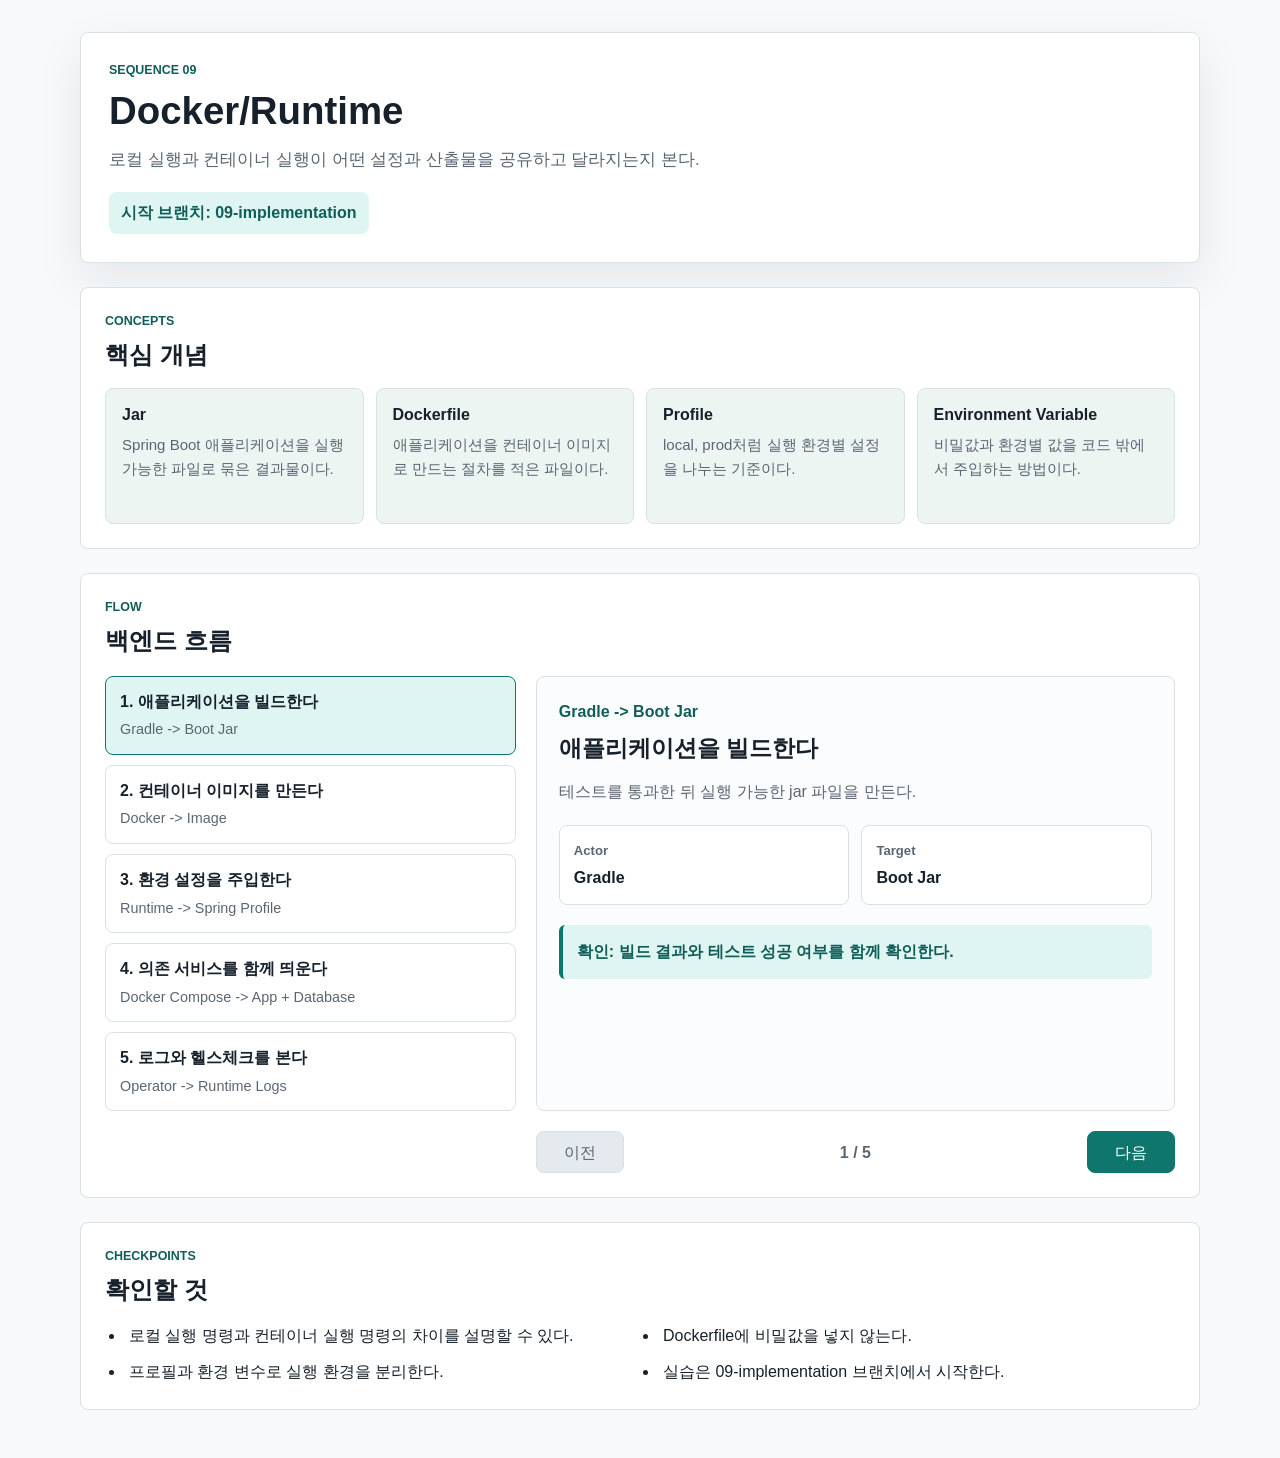
==== docs/visual-lab/index.html @ 0f7c6e73 "docs(visual-lab): add sequence lab guide" ====
<!DOCTYPE html>
<html lang="ko">
<head>
  <meta charset="UTF-8" />
  <meta name="viewport" content="width=device-width, initial-scale=1.0" />
  <title>A&I Backend Visual Lab</title>
  <link rel="stylesheet" href="./styles.css" />
</head>
<body>
  <main class="app-shell">
    <header class="lab-header">
      <p id="sequenceLabel" class="eyebrow"></p>
      <h1 id="labTitle"></h1>
      <p id="labGoal" class="goal"></p>
      <p id="branchLabel" class="branch-label"></p>
    </header>

    <section class="panel" aria-labelledby="conceptsTitle">
      <div class="section-heading">
        <p class="eyebrow">Concepts</p>
        <h2 id="conceptsTitle">핵심 개념</h2>
      </div>
      <div id="conceptList" class="concept-grid"></div>
    </section>

    <section class="panel flow-panel" aria-labelledby="flowTitle">
      <div class="section-heading">
        <p class="eyebrow">Flow</p>
        <h2 id="flowTitle">백엔드 흐름</h2>
      </div>

      <div id="flowSteps" class="flow-steps"></div>

      <article class="step-detail" aria-live="polite">
        <p id="stepMeta" class="step-meta"></p>
        <h3 id="stepTitle"></h3>
        <p id="stepDescription"></p>
        <dl class="step-io">
          <div>
            <dt>Actor</dt>
            <dd id="stepActor"></dd>
          </div>
          <div>
            <dt>Target</dt>
            <dd id="stepTarget"></dd>
          </div>
        </dl>
        <p id="stepCheckpoint" class="checkpoint"></p>
      </article>

      <div class="step-controls">
        <button id="prevStep" type="button">이전</button>
        <span id="stepProgress"></span>
        <button id="nextStep" type="button">다음</button>
      </div>
    </section>

    <section class="panel" aria-labelledby="checkpointsTitle">
      <div class="section-heading">
        <p class="eyebrow">Checkpoints</p>
        <h2 id="checkpointsTitle">확인할 것</h2>
      </div>
      <ul id="checkpointList" class="checkpoint-list"></ul>
    </section>
  </main>

  <script src="./visual-lab-data.js"></script>
  <script src="./visual-lab.js"></script>
</body>
</html>
---- docs/visual-lab/styles.css ----
:root {
  color-scheme: light;
  --bg: #f7f9fb;
  --surface: #ffffff;
  --surface-strong: #edf5f2;
  --text: #17212b;
  --muted: #5b6673;
  --line: #d8e1e8;
  --accent: #0f766e;
  --accent-dark: #115e59;
  --accent-soft: #dff5f1;
  --focus: #f59e0b;
  --shadow: 0 18px 48px rgba(23, 33, 43, 0.08);
}

* {
  box-sizing: border-box;
}

body {
  margin: 0;
  background: var(--bg);
  color: var(--text);
  font-family: Arial, "Apple SD Gothic Neo", "Noto Sans KR", sans-serif;
  line-height: 1.6;
}

button {
  font: inherit;
}

.app-shell {
  width: min(1120px, calc(100% - 32px));
  margin: 0 auto;
  padding: 32px 0 48px;
}

.lab-header {
  padding: 28px;
  border: 1px solid var(--line);
  border-radius: 8px;
  background: var(--surface);
  box-shadow: var(--shadow);
}

.eyebrow {
  margin: 0 0 8px;
  color: var(--accent-dark);
  font-size: 0.78rem;
  font-weight: 700;
  letter-spacing: 0;
  text-transform: uppercase;
}

h1,
h2,
h3,
p {
  overflow-wrap: anywhere;
}

h1 {
  margin: 0;
  font-size: clamp(2rem, 3vw, 3rem);
  line-height: 1.15;
}

h2,
h3 {
  margin: 0;
  line-height: 1.25;
}

.goal {
  max-width: 760px;
  margin: 14px 0 0;
  color: var(--muted);
  font-size: 1.05rem;
}

.branch-label {
  display: inline-flex;
  margin: 18px 0 0;
  padding: 8px 12px;
  border-radius: 8px;
  background: var(--accent-soft);
  color: var(--accent-dark);
  font-weight: 700;
}

.panel {
  margin-top: 24px;
  padding: 24px;
  border: 1px solid var(--line);
  border-radius: 8px;
  background: var(--surface);
}

.section-heading {
  margin-bottom: 18px;
}

.concept-grid {
  display: grid;
  grid-template-columns: repeat(4, minmax(0, 1fr));
  gap: 12px;
}

.concept-card {
  min-height: 136px;
  padding: 16px;
  border: 1px solid var(--line);
  border-radius: 8px;
  background: var(--surface-strong);
}

.concept-card h3 {
  margin-bottom: 8px;
  font-size: 1rem;
}

.concept-card p {
  margin: 0;
  color: var(--muted);
  font-size: 0.94rem;
}

.flow-panel {
  display: grid;
  grid-template-columns: minmax(220px, 0.9fr) minmax(0, 1.4fr);
  gap: 20px;
}

.flow-panel .section-heading {
  grid-column: 1 / -1;
  margin-bottom: 0;
}

.flow-steps {
  display: grid;
  gap: 10px;
  align-content: start;
}

.flow-step {
  width: 100%;
  min-height: 72px;
  padding: 12px 14px;
  border: 1px solid var(--line);
  border-radius: 8px;
  background: var(--surface);
  color: var(--text);
  text-align: left;
  cursor: pointer;
}

.flow-step:hover,
.flow-step.is-active {
  border-color: var(--accent);
  background: var(--accent-soft);
}

.flow-step:focus-visible,
.step-controls button:focus-visible {
  outline: 3px solid var(--focus);
  outline-offset: 2px;
}

.flow-step strong {
  display: block;
  margin-bottom: 2px;
}

.flow-step span {
  color: var(--muted);
  font-size: 0.9rem;
}

.step-detail {
  min-height: 360px;
  padding: 22px;
  border: 1px solid var(--line);
  border-radius: 8px;
  background: #fbfcfd;
}

.step-meta {
  margin: 0 0 10px;
  color: var(--accent-dark);
  font-weight: 700;
}

.step-detail h3 {
  font-size: 1.45rem;
}

.step-detail > p:not(.step-meta):not(.checkpoint) {
  color: var(--muted);
}

.step-io {
  display: grid;
  grid-template-columns: repeat(2, minmax(0, 1fr));
  gap: 12px;
  margin: 20px 0;
}

.step-io div {
  padding: 14px;
  border: 1px solid var(--line);
  border-radius: 8px;
  background: var(--surface);
}

.step-io dt {
  color: var(--muted);
  font-size: 0.82rem;
  font-weight: 700;
}

.step-io dd {
  margin: 4px 0 0;
  font-weight: 700;
}

.checkpoint {
  margin: 0;
  padding: 14px;
  border-left: 4px solid var(--accent);
  border-radius: 6px;
  background: var(--accent-soft);
  color: var(--accent-dark);
  font-weight: 700;
}

.step-controls {
  grid-column: 2;
  display: flex;
  align-items: center;
  justify-content: space-between;
  gap: 12px;
}

.step-controls button {
  min-width: 88px;
  min-height: 42px;
  border: 1px solid var(--accent);
  border-radius: 8px;
  background: var(--accent);
  color: #ffffff;
  cursor: pointer;
}

.step-controls button:disabled {
  border-color: var(--line);
  background: #e5eaee;
  color: var(--muted);
  cursor: not-allowed;
}

#stepProgress {
  color: var(--muted);
  font-weight: 700;
}

.checkpoint-list {
  display: grid;
  grid-template-columns: repeat(2, minmax(0, 1fr));
  gap: 10px 18px;
  margin: 0;
  padding-left: 20px;
}

.checkpoint-list li {
  padding-left: 4px;
}

@media (max-width: 860px) {
  .concept-grid,
  .checkpoint-list {
    grid-template-columns: 1fr;
  }

  .flow-panel {
    grid-template-columns: 1fr;
  }

  .step-controls {
    grid-column: 1;
  }
}

@media (max-width: 560px) {
  .app-shell {
    width: min(100% - 20px, 1120px);
    padding-top: 16px;
  }

  .lab-header,
  .panel,
  .step-detail {
    padding: 18px;
  }

  .step-io {
    grid-template-columns: 1fr;
  }

  .step-controls {
    flex-wrap: wrap;
  }

  .step-controls button {
    flex: 1;
  }
}
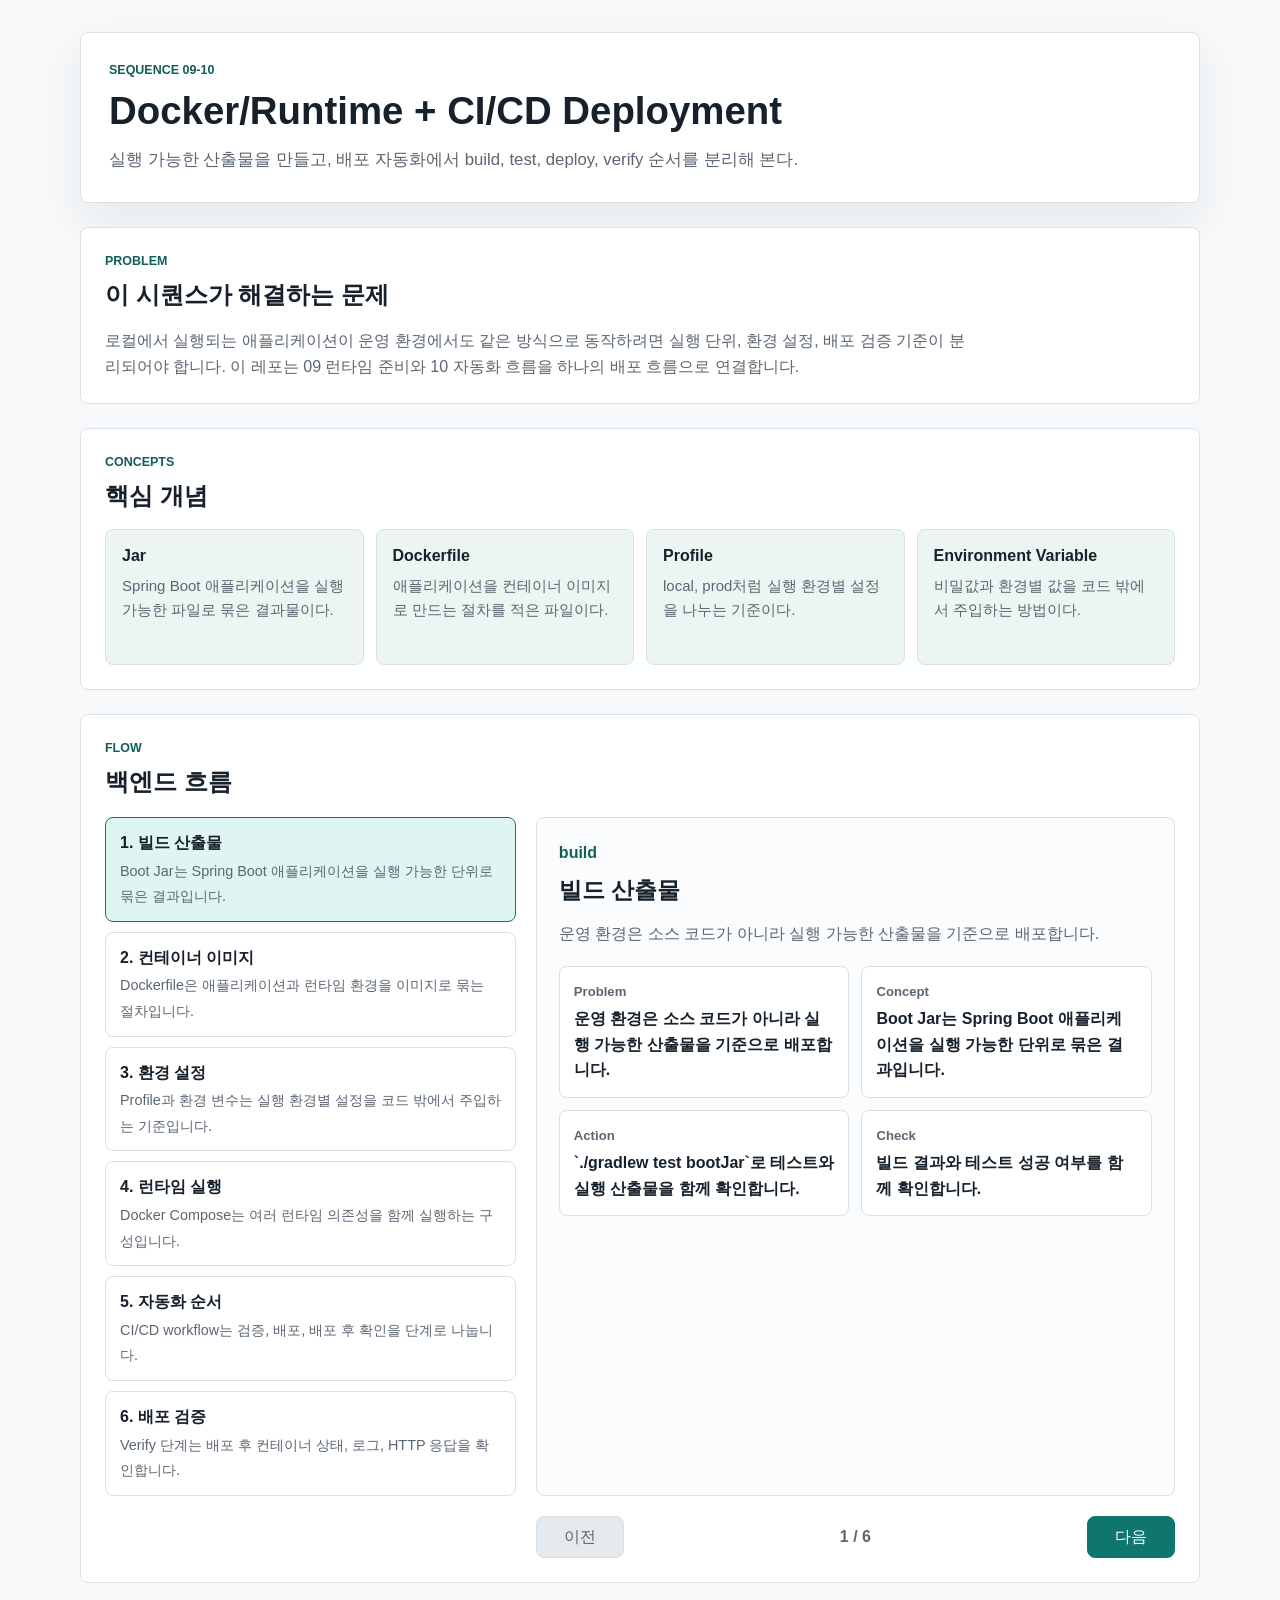
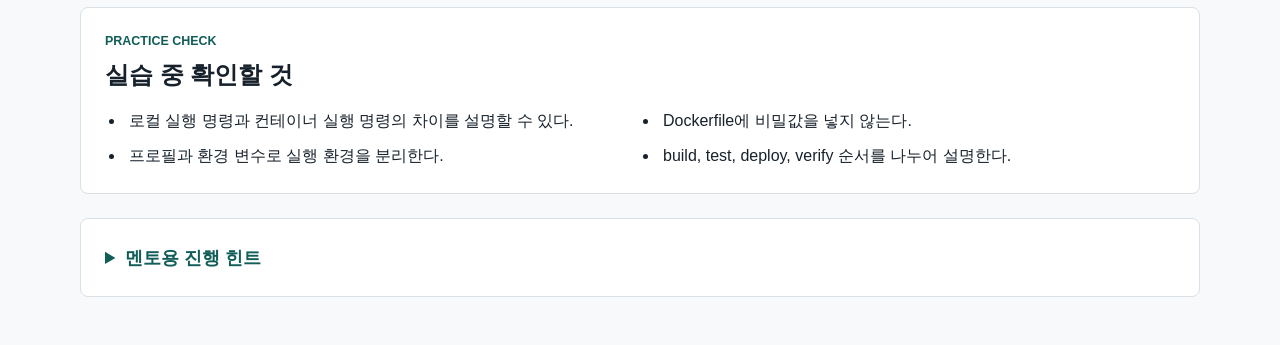
==== commit bece7e49: "docs(seq-09-10): refine deployment visual lab Align the deployment runtime main Visual Lab with the " ====
--- a/docs/visual-lab/index.html
+++ b/docs/visual-lab/index.html
@@ -12,8 +12,15 @@
       <p id="sequenceLabel" class="eyebrow"></p>
       <h1 id="labTitle"></h1>
       <p id="labGoal" class="goal"></p>
-      <p id="branchLabel" class="branch-label"></p>
     </header>
+
+    <section class="panel" aria-labelledby="problemTitle">
+      <div class="section-heading">
+        <p class="eyebrow">Problem</p>
+        <h2 id="problemTitle">이 시퀀스가 해결하는 문제</h2>
+      </div>
+      <p id="problemText" class="problem-text"></p>
+    </section>
 
     <section class="panel" aria-labelledby="conceptsTitle">
       <div class="section-heading">
@@ -37,15 +44,22 @@
         <p id="stepDescription"></p>
         <dl class="step-io">
           <div>
-            <dt>Actor</dt>
-            <dd id="stepActor"></dd>
+            <dt>Problem</dt>
+            <dd id="stepProblem"></dd>
           </div>
           <div>
-            <dt>Target</dt>
-            <dd id="stepTarget"></dd>
+            <dt>Concept</dt>
+            <dd id="stepConcept"></dd>
+          </div>
+          <div>
+            <dt>Action</dt>
+            <dd id="stepAction"></dd>
+          </div>
+          <div>
+            <dt>Check</dt>
+            <dd id="stepCheck"></dd>
           </div>
         </dl>
-        <p id="stepCheckpoint" class="checkpoint"></p>
       </article>
 
       <div class="step-controls">
@@ -55,12 +69,19 @@
       </div>
     </section>
 
-    <section class="panel" aria-labelledby="checkpointsTitle">
+    <section class="panel" aria-labelledby="practiceTitle">
       <div class="section-heading">
-        <p class="eyebrow">Checkpoints</p>
-        <h2 id="checkpointsTitle">확인할 것</h2>
+        <p class="eyebrow">Practice Check</p>
+        <h2 id="practiceTitle">실습 중 확인할 것</h2>
       </div>
-      <ul id="checkpointList" class="checkpoint-list"></ul>
+      <ul id="practiceList" class="checkpoint-list"></ul>
+    </section>
+
+    <section class="panel" aria-labelledby="mentorTitle">
+      <details class="mentor-details">
+        <summary id="mentorTitle">멘토용 진행 힌트</summary>
+        <ul id="mentorHintList" class="checkpoint-list"></ul>
+      </details>
     </section>
   </main>
 
--- a/docs/visual-lab/styles.css
+++ b/docs/visual-lab/styles.css
@@ -78,16 +78,6 @@
   font-size: 1.05rem;
 }
 
-.branch-label {
-  display: inline-flex;
-  margin: 18px 0 0;
-  padding: 8px 12px;
-  border-radius: 8px;
-  background: var(--accent-soft);
-  color: var(--accent-dark);
-  font-weight: 700;
-}
-
 .panel {
   margin-top: 24px;
   padding: 24px;
@@ -98,6 +88,12 @@
 
 .section-heading {
   margin-bottom: 18px;
+}
+
+.problem-text {
+  max-width: 860px;
+  margin: 0;
+  color: var(--muted);
 }
 
 .concept-grid {
@@ -220,16 +216,6 @@
 
 .step-io dd {
   margin: 4px 0 0;
-  font-weight: 700;
-}
-
-.checkpoint {
-  margin: 0;
-  padding: 14px;
-  border-left: 4px solid var(--accent);
-  border-radius: 6px;
-  background: var(--accent-soft);
-  color: var(--accent-dark);
   font-weight: 700;
 }
 
@@ -275,6 +261,21 @@
   padding-left: 4px;
 }
 
+.mentor-details summary {
+  cursor: pointer;
+  color: var(--accent-dark);
+  font-size: 1.15rem;
+  font-weight: 700;
+}
+
+.mentor-details .checkpoint-list {
+  margin-top: 16px;
+}
+
+.empty-state {
+  color: var(--muted);
+}
+
 @media (max-width: 860px) {
   .concept-grid,
   .checkpoint-list {
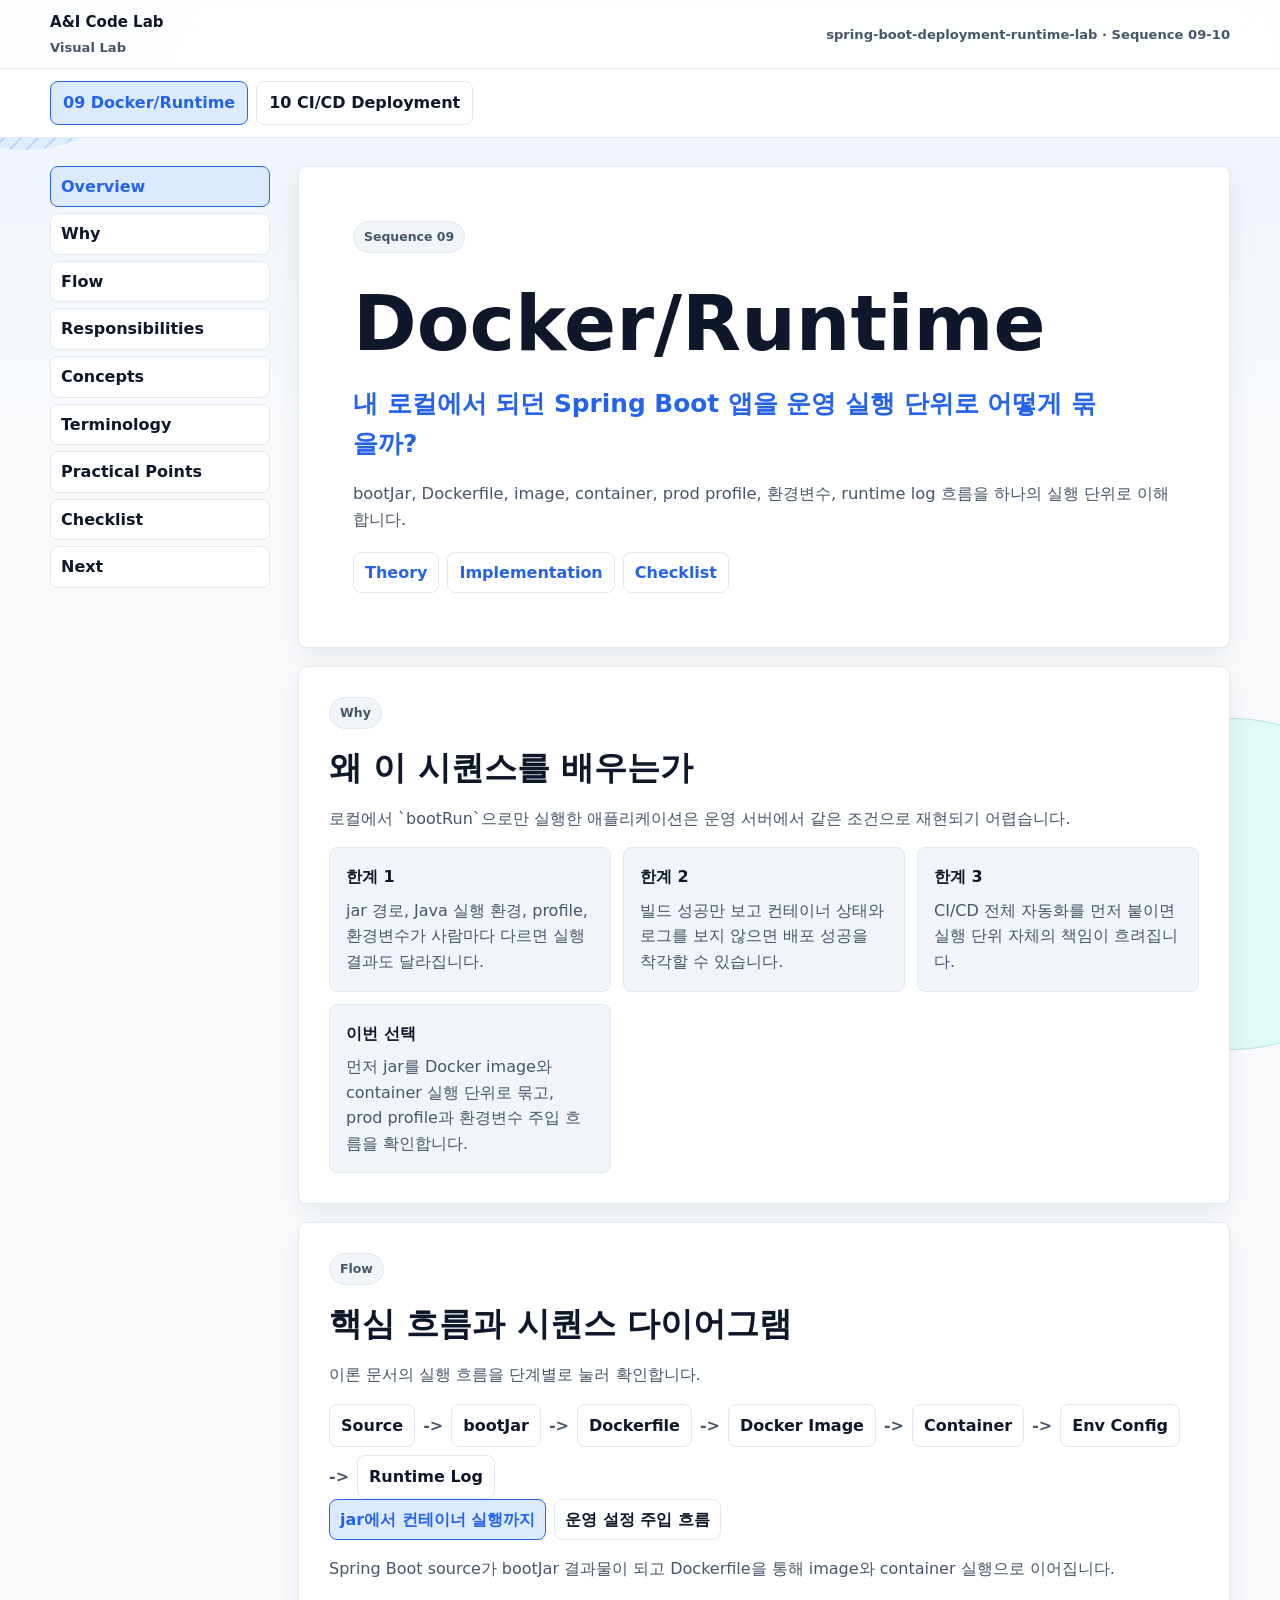
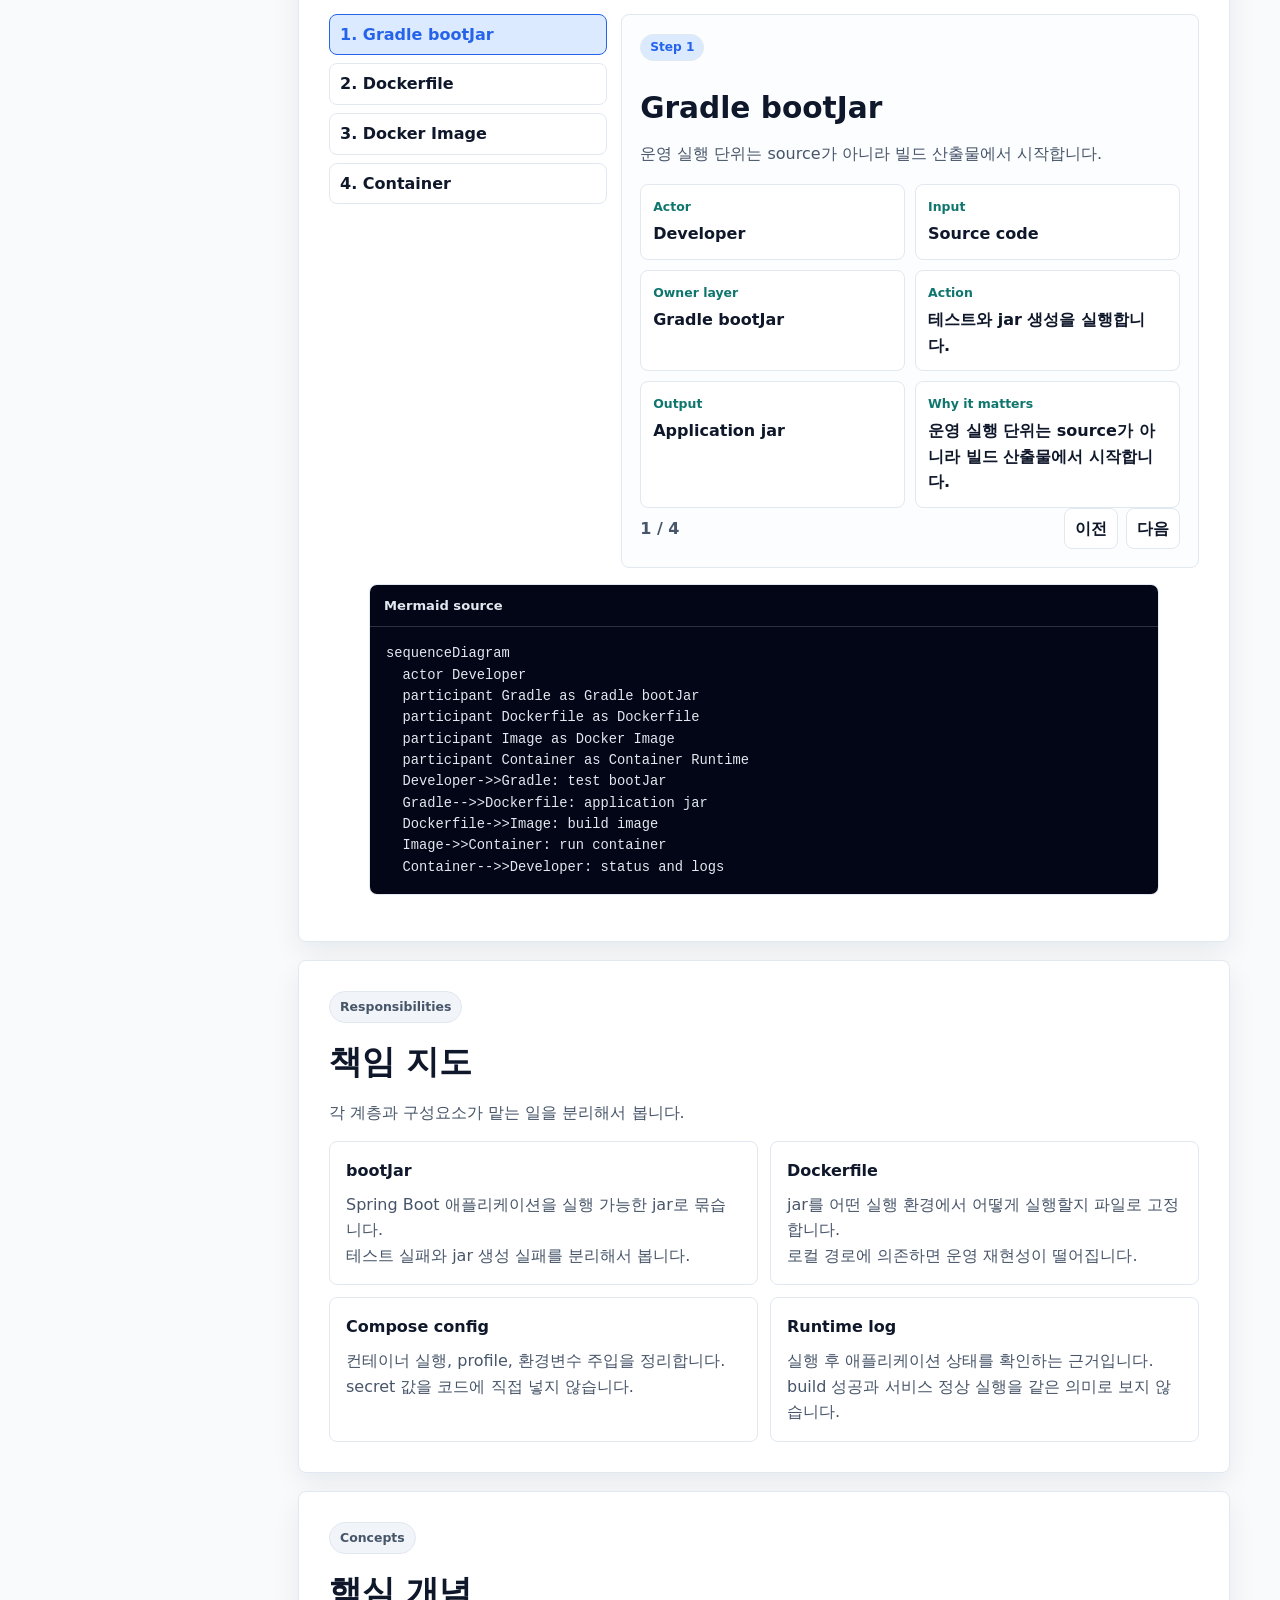
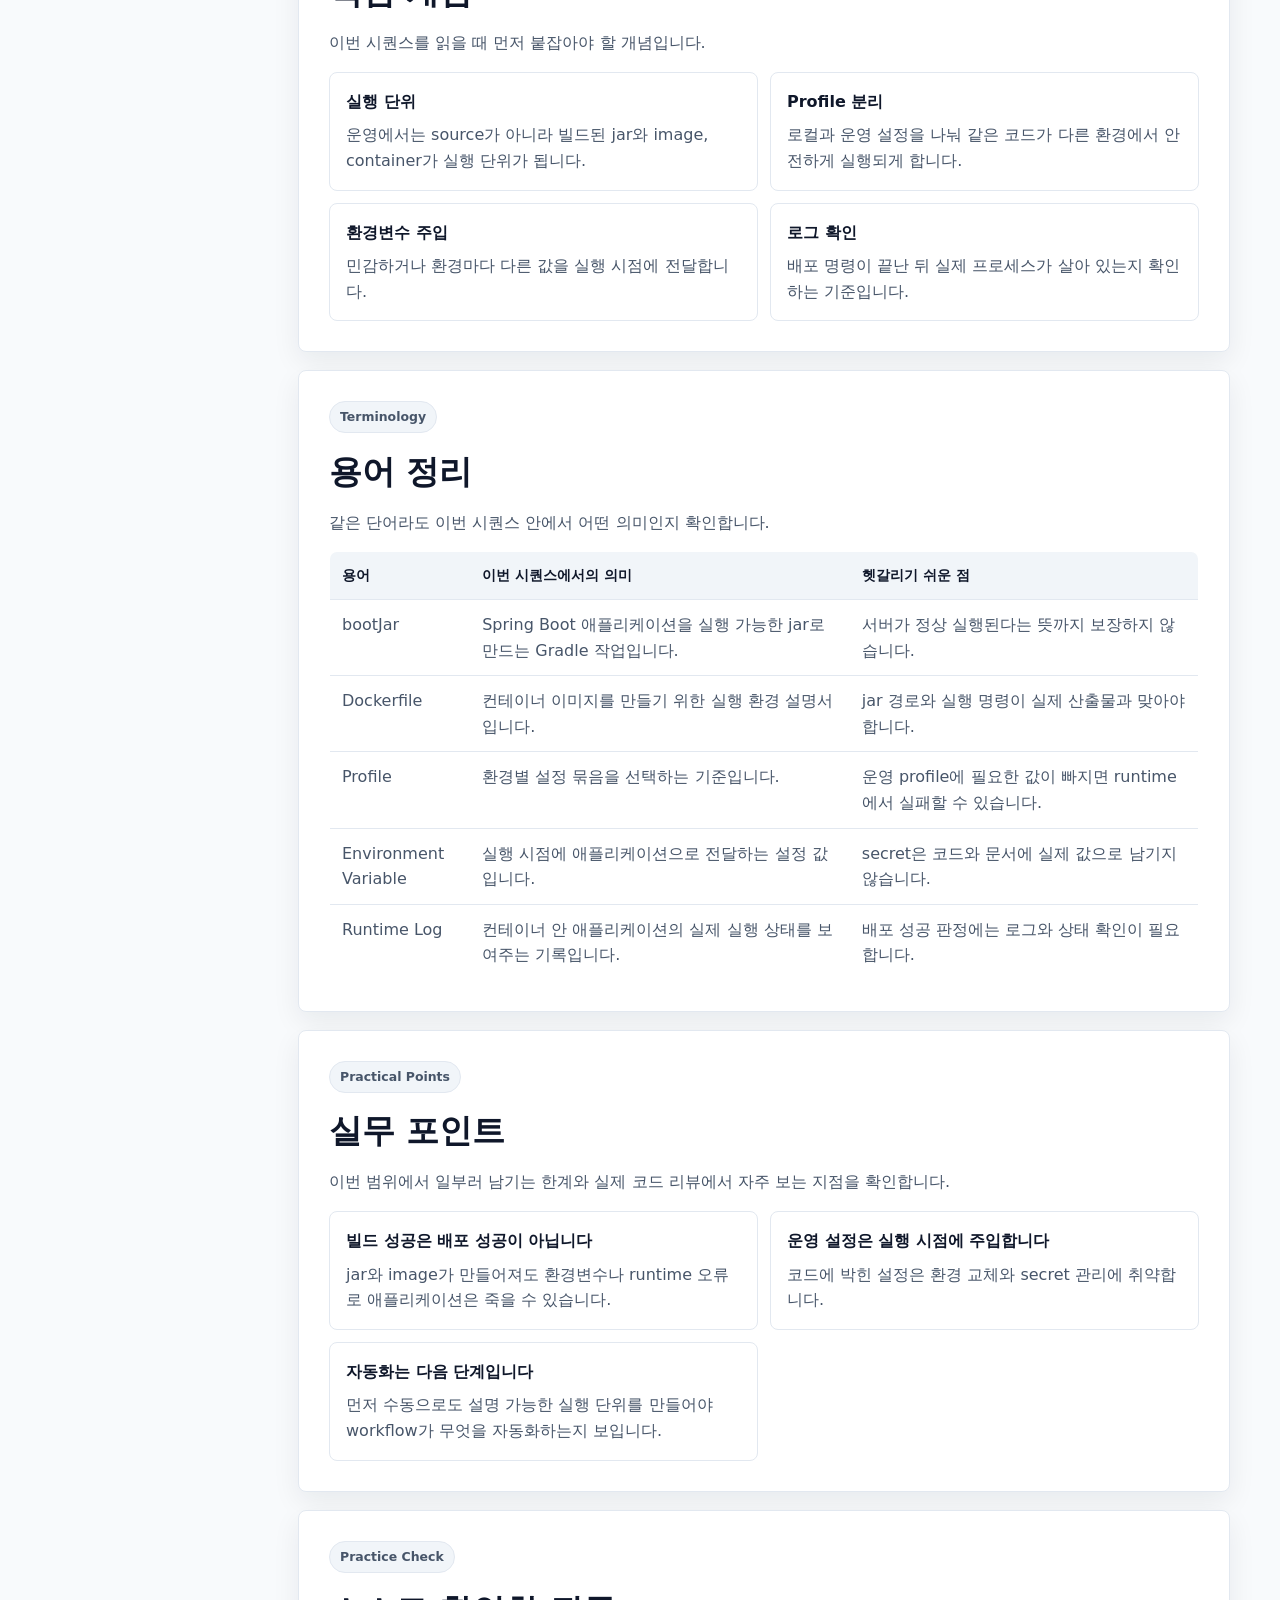
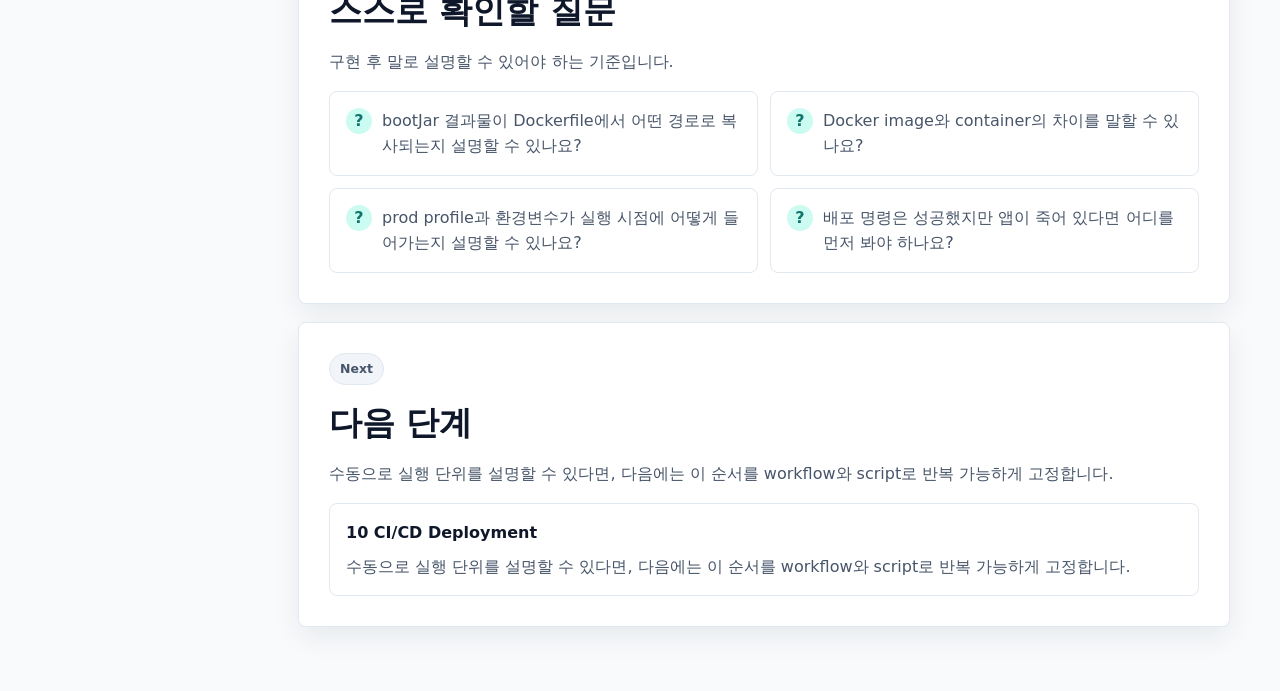
==== commit 1cf05d29: "docs(visual-lab): align deployment explorer" ====
--- a/docs/visual-lab/index.html
+++ b/docs/visual-lab/index.html
@@ -1,90 +1,15 @@
-<!DOCTYPE html>
+<!doctype html>
 <html lang="ko">
 <head>
-  <meta charset="UTF-8" />
-  <meta name="viewport" content="width=device-width, initial-scale=1.0" />
-  <title>A&I Backend Visual Lab</title>
+  <meta charset="utf-8" />
+  <meta name="viewport" content="width=device-width, initial-scale=1" />
+  <title>A&I Visual Lab</title>
   <link rel="stylesheet" href="./styles.css" />
 </head>
 <body>
-  <main class="app-shell">
-    <header class="lab-header">
-      <p id="sequenceLabel" class="eyebrow"></p>
-      <h1 id="labTitle"></h1>
-      <p id="labGoal" class="goal"></p>
-    </header>
-
-    <section class="panel" aria-labelledby="problemTitle">
-      <div class="section-heading">
-        <p class="eyebrow">Problem</p>
-        <h2 id="problemTitle">이 시퀀스가 해결하는 문제</h2>
-      </div>
-      <p id="problemText" class="problem-text"></p>
-    </section>
-
-    <section class="panel" aria-labelledby="conceptsTitle">
-      <div class="section-heading">
-        <p class="eyebrow">Concepts</p>
-        <h2 id="conceptsTitle">핵심 개념</h2>
-      </div>
-      <div id="conceptList" class="concept-grid"></div>
-    </section>
-
-    <section class="panel flow-panel" aria-labelledby="flowTitle">
-      <div class="section-heading">
-        <p class="eyebrow">Flow</p>
-        <h2 id="flowTitle">백엔드 흐름</h2>
-      </div>
-
-      <div id="flowSteps" class="flow-steps"></div>
-
-      <article class="step-detail" aria-live="polite">
-        <p id="stepMeta" class="step-meta"></p>
-        <h3 id="stepTitle"></h3>
-        <p id="stepDescription"></p>
-        <dl class="step-io">
-          <div>
-            <dt>Problem</dt>
-            <dd id="stepProblem"></dd>
-          </div>
-          <div>
-            <dt>Concept</dt>
-            <dd id="stepConcept"></dd>
-          </div>
-          <div>
-            <dt>Action</dt>
-            <dd id="stepAction"></dd>
-          </div>
-          <div>
-            <dt>Check</dt>
-            <dd id="stepCheck"></dd>
-          </div>
-        </dl>
-      </article>
-
-      <div class="step-controls">
-        <button id="prevStep" type="button">이전</button>
-        <span id="stepProgress"></span>
-        <button id="nextStep" type="button">다음</button>
-      </div>
-    </section>
-
-    <section class="panel" aria-labelledby="practiceTitle">
-      <div class="section-heading">
-        <p class="eyebrow">Practice Check</p>
-        <h2 id="practiceTitle">실습 중 확인할 것</h2>
-      </div>
-      <ul id="practiceList" class="checkpoint-list"></ul>
-    </section>
-
-    <section class="panel" aria-labelledby="mentorTitle">
-      <details class="mentor-details">
-        <summary id="mentorTitle">멘토용 진행 힌트</summary>
-        <ul id="mentorHintList" class="checkpoint-list"></ul>
-      </details>
-    </section>
-  </main>
-
+  <div id="app" class="app-shell">
+    <noscript>Visual Lab을 보려면 JavaScript를 활성화해주세요.</noscript>
+  </div>
   <script src="./visual-lab-data.js"></script>
   <script src="./visual-lab.js"></script>
 </body>
--- a/docs/visual-lab/styles.css
+++ b/docs/visual-lab/styles.css
@@ -1,317 +1,665 @@
 :root {
   color-scheme: light;
-  --bg: #f7f9fb;
-  --surface: #ffffff;
-  --surface-strong: #edf5f2;
-  --text: #17212b;
-  --muted: #5b6673;
-  --line: #d8e1e8;
-  --accent: #0f766e;
-  --accent-dark: #115e59;
-  --accent-soft: #dff5f1;
-  --focus: #f59e0b;
-  --shadow: 0 18px 48px rgba(23, 33, 43, 0.08);
+  --color-primary: #0f172a;
+  --color-primary-container: #1e293b;
+  --color-secondary: #2563eb;
+  --color-secondary-container: #dbeafe;
+  --color-neutral: #f8fafc;
+  --color-surface: #ffffff;
+  --color-surface-muted: #f1f5f9;
+  --color-border: #cbd5e1;
+  --color-border-subtle: #e2e8f0;
+  --color-text: #0f172a;
+  --color-muted: #475569;
+  --color-code-bg: #020617;
+  --color-code-text: #e2e8f0;
+  --color-teal: #0f766e;
+  --color-teal-soft: #ccfbf1;
+  --color-amber: #b45309;
+  --color-amber-soft: #fef3c7;
+  --focus-ring: #f59e0b;
+  --shadow-soft: 0 10px 28px rgba(15, 23, 42, 0.07);
+  --radius-card: 8px;
 }
 
 * {
   box-sizing: border-box;
 }
 
+html {
+  scroll-behavior: smooth;
+}
+
 body {
   margin: 0;
-  background: var(--bg);
-  color: var(--text);
-  font-family: Arial, "Apple SD Gothic Neo", "Noto Sans KR", sans-serif;
+  background:
+    linear-gradient(180deg, rgba(219, 234, 254, 0.42), rgba(248, 250, 252, 0) 420px),
+    var(--color-neutral);
+  color: var(--color-text);
+  font-family: Inter, Pretendard, "Noto Sans KR", system-ui, -apple-system, BlinkMacSystemFont, sans-serif;
   line-height: 1.6;
 }
 
+body::before,
+body::after {
+  content: "";
+  position: fixed;
+  border-radius: 999px;
+  pointer-events: none;
+  z-index: -1;
+}
+
+body::before {
+  top: -120px;
+  left: -110px;
+  width: 270px;
+  height: 270px;
+  background:
+    repeating-linear-gradient(135deg, transparent 0 10px, rgba(37, 99, 235, 0.18) 10px 12px),
+    #e0edff;
+}
+
+body::after {
+  right: -120px;
+  bottom: -150px;
+  width: 330px;
+  height: 330px;
+  border: 1px solid rgba(15, 118, 110, 0.18);
+  background: rgba(204, 251, 241, 0.58);
+}
+
+button,
+a {
+  font: inherit;
+  letter-spacing: 0;
+}
+
 button {
-  font: inherit;
-}
-
-.app-shell {
-  width: min(1120px, calc(100% - 32px));
-  margin: 0 auto;
-  padding: 32px 0 48px;
-}
-
-.lab-header {
-  padding: 28px;
-  border: 1px solid var(--line);
-  border-radius: 8px;
-  background: var(--surface);
-  box-shadow: var(--shadow);
-}
-
-.eyebrow {
-  margin: 0 0 8px;
-  color: var(--accent-dark);
-  font-size: 0.78rem;
-  font-weight: 700;
-  letter-spacing: 0;
-  text-transform: uppercase;
+  cursor: pointer;
+}
+
+button:focus-visible,
+a:focus-visible {
+  outline: 3px solid var(--focus-ring);
+  outline-offset: 3px;
 }
 
 h1,
 h2,
 h3,
-p {
+p,
+dl,
+dd,
+figure,
+pre {
+  margin-top: 0;
+}
+
+h1,
+h2,
+h3,
+p,
+li,
+td,
+th,
+button,
+a {
   overflow-wrap: anywhere;
 }
 
-h1 {
-  margin: 0;
-  font-size: clamp(2rem, 3vw, 3rem);
-  line-height: 1.15;
-}
-
-h2,
-h3 {
-  margin: 0;
-  line-height: 1.25;
-}
-
-.goal {
-  max-width: 760px;
-  margin: 14px 0 0;
-  color: var(--muted);
-  font-size: 1.05rem;
-}
-
-.panel {
-  margin-top: 24px;
-  padding: 24px;
-  border: 1px solid var(--line);
-  border-radius: 8px;
-  background: var(--surface);
-}
-
-.section-heading {
-  margin-bottom: 18px;
-}
-
-.problem-text {
+.app-shell {
+  min-height: 100vh;
+}
+
+.topbar {
+  position: sticky;
+  top: 0;
+  z-index: 20;
+  border-bottom: 1px solid var(--color-border-subtle);
+  background: rgba(255, 255, 255, 0.92);
+  backdrop-filter: blur(14px);
+}
+
+.topbar-inner {
+  display: flex;
+  align-items: center;
+  justify-content: space-between;
+  width: min(1180px, calc(100% - 32px));
+  min-height: 68px;
+  margin: 0 auto;
+  gap: 18px;
+}
+
+.brand-lockup {
+  display: grid;
+  gap: 2px;
+}
+
+.brand-title {
+  color: var(--color-primary);
+  font-size: 0.94rem;
+  font-weight: 900;
+}
+
+.brand-subtitle,
+.repo-label {
+  color: var(--color-muted);
+  font-size: 0.82rem;
+  font-weight: 700;
+}
+
+.repo-label {
+  text-align: right;
+}
+
+.sequence-bar {
+  border-bottom: 1px solid var(--color-border-subtle);
+  background: var(--color-surface);
+}
+
+.sequence-switcher {
+  display: flex;
+  width: min(1180px, calc(100% - 32px));
+  margin: 0 auto;
+  gap: 8px;
+  overflow-x: auto;
+  padding: 12px 0;
+}
+
+.sequence-tab,
+.section-link,
+.flow-tab,
+.step-button,
+.control-button {
+  min-height: 38px;
+  border: 1px solid var(--color-border-subtle);
+  border-radius: var(--radius-card);
+  background: var(--color-surface);
+  color: var(--color-primary);
+  font-weight: 800;
+}
+
+.sequence-tab {
+  flex: 0 0 auto;
+  padding: 8px 12px;
+}
+
+.sequence-tab.is-active,
+.section-link.is-active,
+.flow-tab.is-active,
+.step-button.is-active {
+  border-color: var(--color-secondary);
+  background: var(--color-secondary-container);
+  color: var(--color-secondary);
+}
+
+.layout {
+  display: grid;
+  grid-template-columns: 220px minmax(0, 1fr);
+  width: min(1180px, calc(100% - 32px));
+  margin: 0 auto;
+  gap: 28px;
+  padding: 28px 0 64px;
+}
+
+.section-nav {
+  position: sticky;
+  top: 96px;
+  align-self: start;
+  display: grid;
+  gap: 6px;
+}
+
+.section-link {
+  display: flex;
+  align-items: center;
+  min-height: 40px;
+  padding: 7px 10px;
+  text-decoration: none;
+}
+
+.content-stack {
+  display: grid;
+  gap: 18px;
+}
+
+.hero,
+.doc-section {
+  border: 1px solid var(--color-border-subtle);
+  border-radius: var(--radius-card);
+  background: var(--color-surface);
+  box-shadow: var(--shadow-soft);
+}
+
+.hero {
+  display: grid;
+  gap: 18px;
+  min-height: 320px;
+  padding: clamp(26px, 5vw, 54px);
+}
+
+.eyebrow {
+  display: inline-flex;
+  width: fit-content;
+  min-height: 30px;
+  align-items: center;
+  border: 1px solid var(--color-border-subtle);
+  border-radius: 999px;
+  background: var(--color-surface-muted);
+  color: var(--color-muted);
+  font-size: 0.78rem;
+  font-weight: 900;
+  letter-spacing: 0;
+  padding: 5px 10px;
+}
+
+.hero h1 {
   max-width: 860px;
   margin: 0;
-  color: var(--muted);
-}
-
-.concept-grid {
-  display: grid;
-  grid-template-columns: repeat(4, minmax(0, 1fr));
+  color: var(--color-primary);
+  font-size: clamp(2.35rem, 6vw, 5rem);
+  font-weight: 900;
+  line-height: 1.08;
+}
+
+.question {
+  max-width: 760px;
+  margin: 0;
+  color: var(--color-secondary);
+  font-size: clamp(1.1rem, 2.2vw, 1.55rem);
+  font-weight: 850;
+}
+
+.goal {
+  max-width: 820px;
+  margin: 0;
+  color: var(--color-muted);
+  font-size: 1.02rem;
+}
+
+.source-links,
+.next-actions {
+  display: flex;
+  flex-wrap: wrap;
+  gap: 8px;
+}
+
+.source-link,
+.next-link {
+  display: inline-flex;
+  min-height: 38px;
+  align-items: center;
+  border: 1px solid var(--color-border-subtle);
+  border-radius: var(--radius-card);
+  background: var(--color-surface);
+  color: var(--color-secondary);
+  font-weight: 850;
+  padding: 7px 11px;
+  text-decoration: none;
+}
+
+.doc-section {
+  padding: clamp(20px, 3vw, 30px);
+  scroll-margin-top: 120px;
+}
+
+.section-heading {
+  display: grid;
+  gap: 6px;
+  margin-bottom: 18px;
+}
+
+.section-heading h2 {
+  margin: 0;
+  color: var(--color-primary);
+  font-size: clamp(1.45rem, 3vw, 2.05rem);
+  line-height: 1.22;
+}
+
+.lede {
+  max-width: 850px;
+  color: var(--color-muted);
+}
+
+.card-grid {
+  display: grid;
+  grid-template-columns: repeat(3, minmax(0, 1fr));
   gap: 12px;
 }
 
-.concept-card {
-  min-height: 136px;
+.info-card,
+.responsibility-card,
+.concept-card,
+.practical-card,
+.check-card,
+.step-detail,
+.code-panel,
+.next-panel {
+  border: 1px solid var(--color-border-subtle);
+  border-radius: var(--radius-card);
+  background: var(--color-surface);
+}
+
+.info-card,
+.responsibility-card,
+.concept-card,
+.practical-card,
+.check-card,
+.next-panel {
   padding: 16px;
-  border: 1px solid var(--line);
-  border-radius: 8px;
-  background: var(--surface-strong);
-}
-
-.concept-card h3 {
-  margin-bottom: 8px;
+}
+
+.info-card {
+  background: var(--color-surface-muted);
+}
+
+.info-card h3,
+.responsibility-card h3,
+.concept-card h3,
+.practical-card h3,
+.next-panel h3 {
+  margin: 0 0 8px;
+  color: var(--color-primary);
   font-size: 1rem;
 }
 
-.concept-card p {
+.info-card p,
+.responsibility-card p,
+.concept-card p,
+.practical-card p,
+.next-panel p,
+.check-card p {
   margin: 0;
-  color: var(--muted);
-  font-size: 0.94rem;
-}
-
-.flow-panel {
-  display: grid;
-  grid-template-columns: minmax(220px, 0.9fr) minmax(0, 1.4fr);
-  gap: 20px;
-}
-
-.flow-panel .section-heading {
-  grid-column: 1 / -1;
-  margin-bottom: 0;
-}
-
-.flow-steps {
-  display: grid;
+  color: var(--color-muted);
+}
+
+.overview-line {
+  display: flex;
+  flex-wrap: wrap;
+  align-items: center;
+  gap: 8px;
+}
+
+.overview-node {
+  display: inline-flex;
+  min-height: 40px;
+  align-items: center;
+  border: 1px solid var(--color-border-subtle);
+  border-radius: var(--radius-card);
+  background: var(--color-surface);
+  color: var(--color-primary);
+  font-weight: 850;
+  padding: 8px 11px;
+}
+
+.overview-arrow {
+  color: var(--color-muted);
+  font-weight: 900;
+}
+
+.flow-tabs,
+.step-rail {
+  display: flex;
+  flex-wrap: wrap;
+  gap: 8px;
+}
+
+.flow-tab,
+.step-button,
+.control-button {
+  padding: 7px 10px;
+}
+
+.flow-shell {
+  display: grid;
+  gap: 16px;
+}
+
+.flow-summary {
+  color: var(--color-muted);
+}
+
+.diagram-layout {
+  display: grid;
+  grid-template-columns: minmax(200px, 0.65fr) minmax(0, 1.35fr);
+  gap: 14px;
+}
+
+.step-rail {
+  align-content: start;
+}
+
+.step-button {
+  width: 100%;
+  text-align: left;
+}
+
+.step-detail {
+  padding: 18px;
+  background: #fbfdff;
+}
+
+.step-meta {
+  display: inline-flex;
+  width: fit-content;
+  min-height: 26px;
+  align-items: center;
+  border: 1px solid var(--color-border-subtle);
+  border-radius: 999px;
+  background: var(--color-secondary-container);
+  color: var(--color-secondary);
+  font-size: 0.76rem;
+  font-weight: 900;
+  padding: 3px 9px;
+}
+
+.step-detail h3 {
+  margin: 12px 0 8px;
+  color: var(--color-primary);
+  font-size: clamp(1.3rem, 2.4vw, 1.85rem);
+}
+
+.step-fields {
+  display: grid;
+  grid-template-columns: repeat(2, minmax(0, 1fr));
   gap: 10px;
-  align-content: start;
-}
-
-.flow-step {
-  width: 100%;
-  min-height: 72px;
-  padding: 12px 14px;
-  border: 1px solid var(--line);
-  border-radius: 8px;
-  background: var(--surface);
-  color: var(--text);
-  text-align: left;
-  cursor: pointer;
-}
-
-.flow-step:hover,
-.flow-step.is-active {
-  border-color: var(--accent);
-  background: var(--accent-soft);
-}
-
-.flow-step:focus-visible,
-.step-controls button:focus-visible {
-  outline: 3px solid var(--focus);
-  outline-offset: 2px;
-}
-
-.flow-step strong {
-  display: block;
-  margin-bottom: 2px;
-}
-
-.flow-step span {
-  color: var(--muted);
-  font-size: 0.9rem;
-}
-
-.step-detail {
-  min-height: 360px;
-  padding: 22px;
-  border: 1px solid var(--line);
-  border-radius: 8px;
-  background: #fbfcfd;
-}
-
-.step-meta {
-  margin: 0 0 10px;
-  color: var(--accent-dark);
-  font-weight: 700;
-}
-
-.step-detail h3 {
-  font-size: 1.45rem;
-}
-
-.step-detail > p:not(.step-meta):not(.checkpoint) {
-  color: var(--muted);
-}
-
-.step-io {
+  margin: 18px 0 0;
+}
+
+.step-field {
+  border: 1px solid var(--color-border-subtle);
+  border-radius: var(--radius-card);
+  background: var(--color-surface);
+  padding: 12px;
+}
+
+.step-field dt {
+  color: var(--color-teal);
+  font-size: 0.78rem;
+  font-weight: 900;
+}
+
+.step-field dd {
+  margin: 4px 0 0;
+  color: var(--color-primary);
+  font-weight: 750;
+}
+
+.step-controls {
+  display: flex;
+  flex-wrap: wrap;
+  align-items: center;
+  justify-content: space-between;
+  gap: 10px;
+}
+
+.control-group {
+  display: flex;
+  flex-wrap: wrap;
+  gap: 8px;
+}
+
+.progress-text {
+  color: var(--color-muted);
+  font-weight: 850;
+}
+
+.code-panel {
+  overflow: hidden;
+}
+
+.code-panel figcaption {
+  border-bottom: 1px solid rgba(226, 232, 240, 0.18);
+  background: var(--color-code-bg);
+  color: var(--color-code-text);
+  font-size: 0.82rem;
+  font-weight: 900;
+  padding: 10px 14px;
+}
+
+.code-panel pre {
+  overflow-x: auto;
+  margin: 0;
+  background: var(--color-code-bg);
+  color: var(--color-code-text);
+  font-family: "JetBrains Mono", "SFMono-Regular", Consolas, monospace;
+  font-size: 0.86rem;
+  line-height: 1.55;
+  padding: 16px;
+}
+
+.responsibility-grid,
+.concept-grid,
+.practical-grid,
+.check-grid {
   display: grid;
   grid-template-columns: repeat(2, minmax(0, 1fr));
   gap: 12px;
-  margin: 20px 0;
-}
-
-.step-io div {
+}
+
+.glossary-table-wrap {
+  overflow-x: auto;
+}
+
+.glossary-table {
+  width: 100%;
+  min-width: 680px;
+  border-collapse: collapse;
+  border: 1px solid var(--color-border-subtle);
+  border-radius: var(--radius-card);
+  overflow: hidden;
+}
+
+.glossary-table th,
+.glossary-table td {
+  border-bottom: 1px solid var(--color-border-subtle);
+  padding: 12px;
+  text-align: left;
+  vertical-align: top;
+}
+
+.glossary-table th {
+  background: var(--color-surface-muted);
+  color: var(--color-primary);
+  font-size: 0.88rem;
+}
+
+.glossary-table td {
+  color: var(--color-muted);
+}
+
+.glossary-table tr:last-child td {
+  border-bottom: 0;
+}
+
+.check-card {
+  display: flex;
+  min-height: 76px;
+  gap: 10px;
+}
+
+.check-marker {
+  flex: 0 0 auto;
+  display: inline-grid;
+  width: 26px;
+  height: 26px;
+  place-items: center;
+  border-radius: 999px;
+  background: var(--color-teal-soft);
+  color: var(--color-teal);
+  font-weight: 900;
+}
+
+.empty-state {
+  border: 1px dashed var(--color-border);
+  border-radius: var(--radius-card);
+  background: var(--color-surface-muted);
+  color: var(--color-muted);
   padding: 14px;
-  border: 1px solid var(--line);
-  border-radius: 8px;
-  background: var(--surface);
-}
-
-.step-io dt {
-  color: var(--muted);
-  font-size: 0.82rem;
-  font-weight: 700;
-}
-
-.step-io dd {
-  margin: 4px 0 0;
-  font-weight: 700;
-}
-
-.step-controls {
-  grid-column: 2;
-  display: flex;
-  align-items: center;
-  justify-content: space-between;
-  gap: 12px;
-}
-
-.step-controls button {
-  min-width: 88px;
-  min-height: 42px;
-  border: 1px solid var(--accent);
-  border-radius: 8px;
-  background: var(--accent);
-  color: #ffffff;
-  cursor: pointer;
-}
-
-.step-controls button:disabled {
-  border-color: var(--line);
-  background: #e5eaee;
-  color: var(--muted);
-  cursor: not-allowed;
-}
-
-#stepProgress {
-  color: var(--muted);
-  font-weight: 700;
-}
-
-.checkpoint-list {
-  display: grid;
-  grid-template-columns: repeat(2, minmax(0, 1fr));
-  gap: 10px 18px;
-  margin: 0;
-  padding-left: 20px;
-}
-
-.checkpoint-list li {
-  padding-left: 4px;
-}
-
-.mentor-details summary {
-  cursor: pointer;
-  color: var(--accent-dark);
-  font-size: 1.15rem;
-  font-weight: 700;
-}
-
-.mentor-details .checkpoint-list {
-  margin-top: 16px;
-}
-
-.empty-state {
-  color: var(--muted);
-}
-
-@media (max-width: 860px) {
+}
+
+@media (max-width: 920px) {
+  .layout {
+    grid-template-columns: 1fr;
+  }
+
+  .section-nav {
+    position: sticky;
+    top: 68px;
+    z-index: 10;
+    display: flex;
+    overflow-x: auto;
+    border: 1px solid var(--color-border-subtle);
+    border-radius: var(--radius-card);
+    background: rgba(255, 255, 255, 0.94);
+    padding: 8px;
+  }
+
+  .section-link {
+    flex: 0 0 auto;
+  }
+
+  .diagram-layout,
+  .card-grid,
+  .responsibility-grid,
   .concept-grid,
-  .checkpoint-list {
+  .practical-grid,
+  .check-grid {
     grid-template-columns: 1fr;
   }
 
-  .flow-panel {
+  .step-button {
+    width: auto;
+  }
+}
+
+@media (max-width: 640px) {
+  .topbar-inner,
+  .sequence-switcher,
+  .layout {
+    width: min(100% - 20px, 1180px);
+  }
+
+  .topbar-inner {
+    align-items: flex-start;
+    flex-direction: column;
+    padding: 12px 0;
+  }
+
+  .repo-label {
+    text-align: left;
+  }
+
+  .hero,
+  .doc-section {
+    padding: 18px;
+  }
+
+  .hero h1 {
+    font-size: clamp(2rem, 14vw, 3.3rem);
+  }
+
+  .step-fields {
     grid-template-columns: 1fr;
   }
-
-  .step-controls {
-    grid-column: 1;
-  }
-}
-
-@media (max-width: 560px) {
-  .app-shell {
-    width: min(100% - 20px, 1120px);
-    padding-top: 16px;
-  }
-
-  .lab-header,
-  .panel,
-  .step-detail {
-    padding: 18px;
-  }
-
-  .step-io {
-    grid-template-columns: 1fr;
-  }
-
-  .step-controls {
-    flex-wrap: wrap;
-  }
-
-  .step-controls button {
-    flex: 1;
-  }
-}
+}
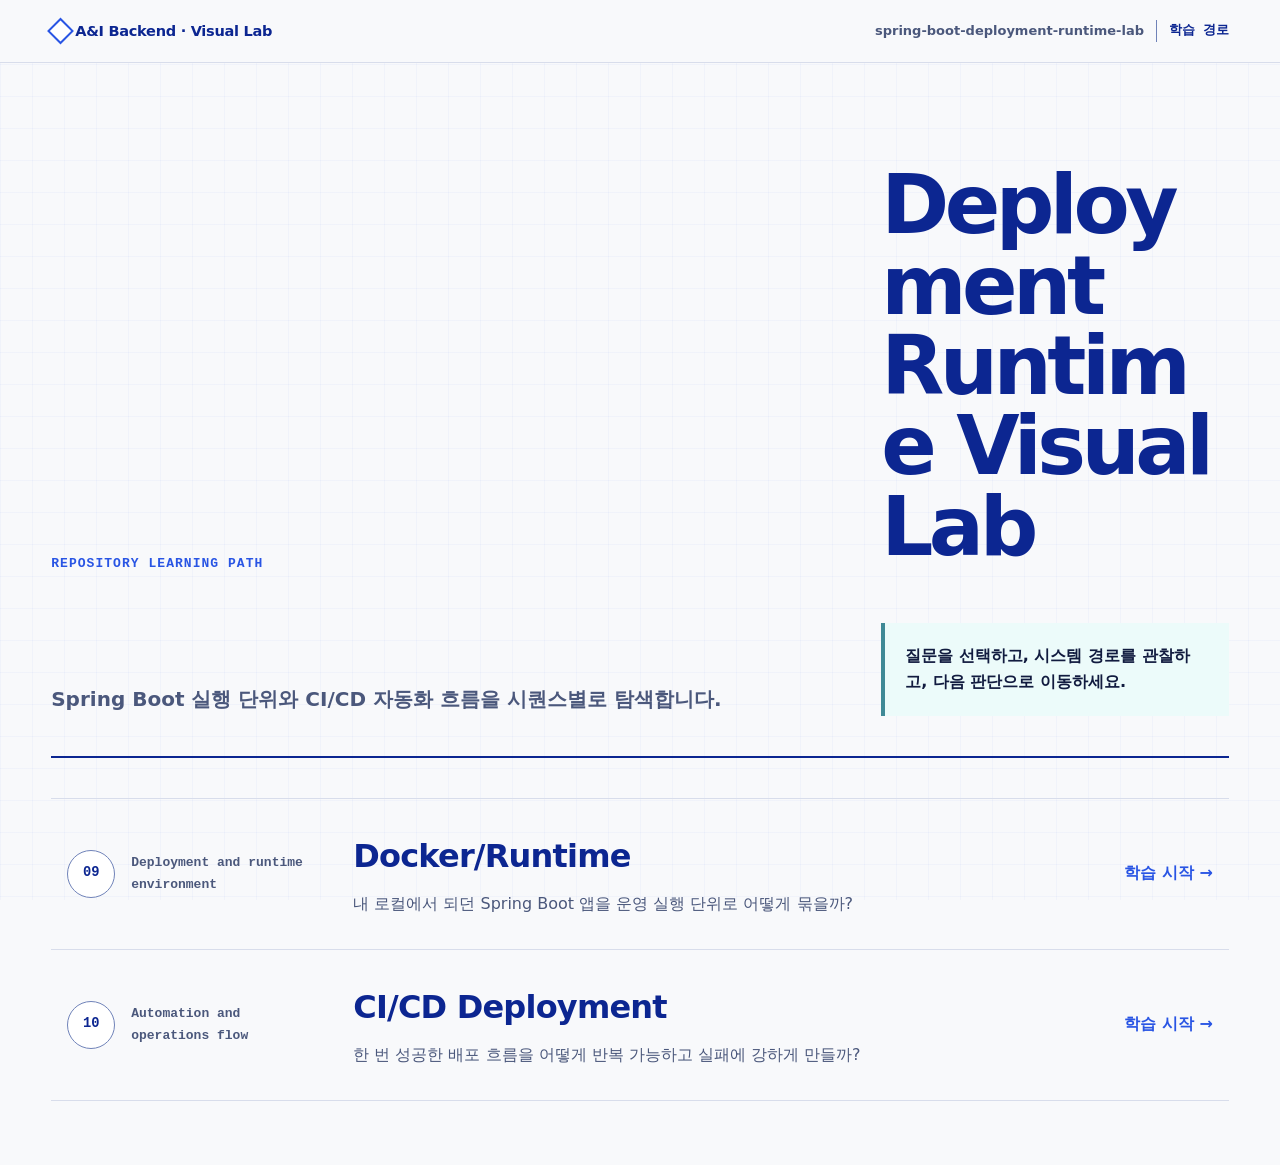
==== commit 2608abbf: "feat(visual-lab): 학생 중심 진단 흐름 개선 학생이 입력 조건을 예측한 뒤 주제 SVG와 실제 시스템 전이를 한 단계씩 관찰하도록 Visual Lab을 개선합니다." ====
--- a/docs/visual-lab/index.html
+++ b/docs/visual-lab/index.html
@@ -3,6 +3,7 @@
 <head>
   <meta charset="utf-8" />
   <meta name="viewport" content="width=device-width, initial-scale=1" />
+  <link rel="icon" href="./assets/visual-lab-mark.svg" type="image/svg+xml" />
   <title>A&I Visual Lab</title>
   <link rel="stylesheet" href="./styles.css" />
 </head>
--- a/docs/visual-lab/styles.css
+++ b/docs/visual-lab/styles.css
@@ -1,25 +1,79 @@
 :root {
   color-scheme: light;
-  --color-primary: #0f172a;
-  --color-primary-container: #1e293b;
-  --color-secondary: #2563eb;
-  --color-secondary-container: #dbeafe;
-  --color-neutral: #f8fafc;
-  --color-surface: #ffffff;
-  --color-surface-muted: #f1f5f9;
-  --color-border: #cbd5e1;
-  --color-border-subtle: #e2e8f0;
-  --color-text: #0f172a;
-  --color-muted: #475569;
-  --color-code-bg: #020617;
-  --color-code-text: #e2e8f0;
-  --color-teal: #0f766e;
-  --color-teal-soft: #ccfbf1;
-  --color-amber: #b45309;
-  --color-amber-soft: #fef3c7;
-  --focus-ring: #f59e0b;
-  --shadow-soft: 0 10px 28px rgba(15, 23, 42, 0.07);
-  --radius-card: 8px;
+  --color-bg-base: #f8f9fb;
+  --color-card-white: #ffffff;
+  --color-title-navy: #0c2691;
+  --color-accent-blue: #2955e4;
+  --color-accent-teal: #3f8996;
+  --color-body-navy: #111b3f;
+  --color-subtext: #4b587c;
+  --color-line-blue-light: #c9d6f3;
+  --color-panel-blue-tint: #eaf0fb;
+  --color-panel-mint-tint: #d4e8e9;
+  --color-decor-blue: #e8eef9;
+  --color-decor-stripe: #cad8f7;
+  --color-dot-grid: #c7d5f1;
+  --color-outline-soft: #d8ddeb;
+  --color-summary-bg: #f1f7ff;
+  --color-summary-border: #8fb1ff;
+  --color-summary-title: #2f62f4;
+  --color-correct: #176f72;
+  --color-correct-bg: #ecfbfa;
+  --color-incorrect: #2f62f4;
+  --color-incorrect-bg: #eef4ff;
+
+  --surface-canvas: var(--color-bg-base);
+  --surface-primary: var(--color-card-white);
+  --surface-secondary: var(--color-summary-bg);
+  --surface-evidence: var(--color-correct-bg);
+  --surface-warning: var(--color-panel-blue-tint);
+  --surface-danger: var(--color-incorrect-bg);
+  --surface-diagram: var(--color-bg-base);
+  --surface-node: var(--color-card-white);
+  --ink-primary: var(--color-body-navy);
+  --ink-secondary: var(--color-subtext);
+  --ink-quiet: var(--color-subtext);
+  --signal-active: var(--color-accent-blue);
+  --signal-muted: var(--color-summary-border);
+  --evidence: var(--color-accent-teal);
+  --evidence-ink: var(--color-title-navy);
+  --hypothesis: var(--color-subtext);
+  --decision: var(--color-title-navy);
+  --danger: var(--color-incorrect);
+  --warning: var(--color-subtext);
+  --recovered: var(--color-correct);
+  --blocked: var(--color-subtext);
+  --edge-request: var(--color-accent-blue);
+  --edge-response: var(--color-accent-teal);
+  --edge-persist: var(--color-title-navy);
+  --edge-failure: var(--color-incorrect);
+  --border-strong: #6f82b8;
+  --border-soft: var(--color-outline-soft);
+  --focus-ring: var(--color-accent-blue);
+
+  --font-display: Pretendard, SUIT, "Noto Sans KR", system-ui, -apple-system, BlinkMacSystemFont, sans-serif;
+  --font-body: Pretendard, SUIT, "Noto Sans KR", system-ui, -apple-system, BlinkMacSystemFont, sans-serif;
+  --font-utility: ui-monospace, SFMono-Regular, Menlo, Monaco, Consolas, "Liberation Mono", monospace;
+
+  --space-1: 4px;
+  --space-2: 8px;
+  --space-3: 12px;
+  --space-4: 16px;
+  --space-5: 20px;
+  --space-6: 24px;
+  --space-8: 32px;
+  --space-10: 40px;
+  --space-12: 48px;
+  --space-16: 64px;
+
+  --radius-small: 8px;
+  --radius-medium: 14px;
+  --radius-large: 20px;
+  --shadow-panel: 0 18px 50px rgba(17, 27, 63, 0.08);
+  --content-max: 1320px;
+  --page-gutter: clamp(18px, 4vw, 56px);
+  --motion-duration: 240ms;
+  --motion-easing: cubic-bezier(0.2, 0.8, 0.2, 1);
 }
 
 * {
@@ -28,58 +82,59 @@
 
 html {
   scroll-behavior: smooth;
+  scroll-padding-top: 96px;
 }
 
 body {
+  min-width: 0;
   margin: 0;
-  background:
-    linear-gradient(180deg, rgba(219, 234, 254, 0.42), rgba(248, 250, 252, 0) 420px),
-    var(--color-neutral);
-  color: var(--color-text);
-  font-family: Inter, Pretendard, "Noto Sans KR", system-ui, -apple-system, BlinkMacSystemFont, sans-serif;
-  line-height: 1.6;
-}
-
-body::before,
-body::after {
+  background: var(--surface-canvas);
+  color: var(--ink-primary);
+  font-family: var(--font-body);
+  font-size: 16px;
+  line-height: 1.65;
+  text-rendering: optimizeLegibility;
+}
+
+body::before {
+  position: fixed;
+  inset: 0;
+  z-index: -1;
+  background-image:
+    linear-gradient(rgba(41, 85, 228, 0.035) 1px, transparent 1px),
+    linear-gradient(90deg, rgba(41, 85, 228, 0.035) 1px, transparent 1px);
+  background-size: 32px 32px;
   content: "";
-  position: fixed;
-  border-radius: 999px;
   pointer-events: none;
-  z-index: -1;
-}
-
-body::before {
-  top: -120px;
-  left: -110px;
-  width: 270px;
-  height: 270px;
-  background:
-    repeating-linear-gradient(135deg, transparent 0 10px, rgba(37, 99, 235, 0.18) 10px 12px),
-    #e0edff;
-}
-
-body::after {
-  right: -120px;
-  bottom: -150px;
-  width: 330px;
-  height: 330px;
-  border: 1px solid rgba(15, 118, 110, 0.18);
-  background: rgba(204, 251, 241, 0.58);
 }
 
 button,
+a,
+input,
+textarea,
+summary {
+  font: inherit;
+}
+
+button,
+summary,
+label {
+  -webkit-tap-highlight-color: transparent;
+}
+
+button {
+  color: inherit;
+}
+
 a {
-  font: inherit;
-  letter-spacing: 0;
-}
-
-button {
-  cursor: pointer;
+  color: inherit;
 }
 
 button:focus-visible,
-a:focus-visible {
+a:focus-visible,
+input:focus-visible,
+textarea:focus-visible,
+summary:focus-visible {
   outline: 3px solid var(--focus-ring);
   outline-offset: 3px;
 }
@@ -91,7 +146,8 @@
 dl,
 dd,
 figure,
-pre {
+pre,
+fieldset {
   margin-top: 0;
 }
 
@@ -100,566 +156,2675 @@
 h3,
 p,
 li,
-td,
-th,
+dd,
+dt,
 button,
-a {
+a,
+code {
   overflow-wrap: anywhere;
+}
+
+button,
+a,
+article,
+section,
+div,
+span,
+dd,
+dt {
+  min-width: 0;
 }
 
 .app-shell {
   min-height: 100vh;
 }
 
-.topbar {
+.skip-link {
+  position: fixed;
+  top: 12px;
+  left: 12px;
+  z-index: 100;
+  padding: 10px 14px;
+  transform: translateY(-160%);
+  border: 2px solid var(--signal-active);
+  border-radius: var(--radius-small);
+  background: var(--surface-primary);
+  color: var(--decision);
+  font-weight: 800;
+  text-decoration: none;
+}
+
+.skip-link:focus {
+  transform: translateY(0);
+}
+
+.sr-only {
+  position: absolute;
+  width: 1px;
+  height: 1px;
+  padding: 0;
+  overflow: hidden;
+  clip: rect(0, 0, 0, 0);
+  white-space: nowrap;
+  border: 0;
+}
+
+.context-bar {
   position: sticky;
   top: 0;
-  z-index: 20;
-  border-bottom: 1px solid var(--color-border-subtle);
-  background: rgba(255, 255, 255, 0.92);
-  backdrop-filter: blur(14px);
-}
-
-.topbar-inner {
+  z-index: 30;
+  border-bottom: 1px solid var(--border-soft);
+  background: rgba(248, 249, 251, 0.96);
+  backdrop-filter: blur(12px);
+}
+
+.context-bar__inner {
   display: flex;
   align-items: center;
   justify-content: space-between;
-  width: min(1180px, calc(100% - 32px));
-  min-height: 68px;
-  margin: 0 auto;
-  gap: 18px;
-}
-
-.brand-lockup {
-  display: grid;
-  gap: 2px;
-}
-
-.brand-title {
-  color: var(--color-primary);
-  font-size: 0.94rem;
+  width: min(calc(100% - var(--page-gutter) * 2), var(--content-max));
+  min-height: 62px;
+  margin-inline: auto;
+  gap: var(--space-5);
+}
+
+.brand-mark {
+  position: relative;
+  display: inline-flex;
+  align-items: center;
+  min-height: 44px;
+  padding-left: 24px;
+  color: var(--decision);
+  font-size: 0.91rem;
   font-weight: 900;
-}
-
-.brand-subtitle,
-.repo-label {
-  color: var(--color-muted);
-  font-size: 0.82rem;
-  font-weight: 700;
-}
-
-.repo-label {
-  text-align: right;
-}
-
-.sequence-bar {
-  border-bottom: 1px solid var(--color-border-subtle);
-  background: var(--color-surface);
-}
-
-.sequence-switcher {
-  display: flex;
-  width: min(1180px, calc(100% - 32px));
-  margin: 0 auto;
-  gap: 8px;
-  overflow-x: auto;
-  padding: 12px 0;
-}
-
-.sequence-tab,
-.section-link,
-.flow-tab,
-.step-button,
-.control-button {
-  min-height: 38px;
-  border: 1px solid var(--color-border-subtle);
-  border-radius: var(--radius-card);
-  background: var(--color-surface);
-  color: var(--color-primary);
-  font-weight: 800;
-}
-
-.sequence-tab {
-  flex: 0 0 auto;
-  padding: 8px 12px;
-}
-
-.sequence-tab.is-active,
-.section-link.is-active,
-.flow-tab.is-active,
-.step-button.is-active {
-  border-color: var(--color-secondary);
-  background: var(--color-secondary-container);
-  color: var(--color-secondary);
-}
-
-.layout {
-  display: grid;
-  grid-template-columns: 220px minmax(0, 1fr);
-  width: min(1180px, calc(100% - 32px));
-  margin: 0 auto;
-  gap: 28px;
-  padding: 28px 0 64px;
-}
-
-.section-nav {
-  position: sticky;
-  top: 96px;
-  align-self: start;
-  display: grid;
-  gap: 6px;
-}
-
-.section-link {
+  letter-spacing: -0.02em;
+  text-decoration: none;
+}
+
+.brand-mark::before {
+  position: absolute;
+  top: 50%;
+  left: 0;
+  width: 15px;
+  height: 15px;
+  transform: translateY(-50%) rotate(45deg);
+  border: 2px solid var(--signal-active);
+  background: var(--surface-primary);
+  content: "";
+}
+
+.context-meta {
   display: flex;
   align-items: center;
-  min-height: 40px;
-  padding: 7px 10px;
+  gap: var(--space-3);
+  color: var(--ink-secondary);
+  font-size: 0.8125rem;
+  font-weight: 700;
+}
+
+.context-meta__mode {
+  border-left: 1px solid var(--border-strong);
+  padding-left: var(--space-3);
+  color: var(--decision);
+  font-family: var(--font-utility);
+}
+
+.hub-shell,
+.sequence-shell {
+  width: min(calc(100% - var(--page-gutter) * 2), var(--content-max));
+  margin-inline: auto;
+}
+
+.hub-shell {
+  padding-block: clamp(48px, 8vw, 104px) var(--space-16);
+}
+
+.hub-intro {
+  display: grid;
+  grid-template-columns: minmax(0, 1.25fr) minmax(240px, 0.55fr);
+  align-items: end;
+  gap: var(--space-10);
+  padding-bottom: var(--space-10);
+  border-bottom: 2px solid var(--decision);
+}
+
+.eyebrow,
+.thesis-label,
+.outcome-label,
+.context-label,
+.step-evidence__meta,
+.fanout-board__label {
+  margin-bottom: var(--space-2);
+  color: var(--signal-active);
+  font-family: var(--font-utility);
+  font-size: 0.8125rem;
+  font-weight: 800;
+  letter-spacing: 0.08em;
+  text-transform: uppercase;
+}
+
+.hub-title {
+  max-width: 820px;
+  margin-bottom: var(--space-4);
+  color: var(--decision);
+  font-family: var(--font-display);
+  font-size: clamp(2.3rem, 6.4vw, 5.4rem);
+  font-weight: 900;
+  letter-spacing: -0.055em;
+  line-height: 0.98;
+}
+
+.hub-description {
+  max-width: 760px;
+  margin-bottom: 0;
+  color: var(--ink-secondary);
+  font-size: clamp(1rem, 2vw, 1.25rem);
+  font-weight: 600;
+}
+
+.hub-job {
+  margin-bottom: 0;
+  padding: var(--space-5);
+  border-left: 4px solid var(--evidence);
+  background: var(--surface-evidence);
+  color: var(--ink-primary);
+  font-weight: 700;
+}
+
+.journey-list {
+  display: grid;
+  margin: var(--space-10) 0 0;
+  padding: 0;
+  list-style: none;
+}
+
+.journey-item {
+  position: relative;
+  border-bottom: 1px solid var(--border-soft);
+}
+
+.journey-item:first-child {
+  border-top: 1px solid var(--border-soft);
+}
+
+.journey-link {
+  display: grid;
+  grid-template-columns: minmax(180px, 0.55fr) minmax(0, 1.6fr) auto;
+  align-items: center;
+  min-height: 150px;
+  gap: var(--space-8);
+  padding: var(--space-6) var(--space-4);
   text-decoration: none;
 }
 
-.content-stack {
-  display: grid;
-  gap: 18px;
-}
-
-.hero,
-.doc-section {
-  border: 1px solid var(--color-border-subtle);
-  border-radius: var(--radius-card);
-  background: var(--color-surface);
-  box-shadow: var(--shadow-soft);
-}
-
-.hero {
-  display: grid;
-  gap: 18px;
-  min-height: 320px;
-  padding: clamp(26px, 5vw, 54px);
-}
-
-.eyebrow {
-  display: inline-flex;
-  width: fit-content;
-  min-height: 30px;
+.journey-link:hover {
+  background: var(--surface-secondary);
+}
+
+.journey-identity {
+  display: flex;
   align-items: center;
-  border: 1px solid var(--color-border-subtle);
-  border-radius: 999px;
-  background: var(--color-surface-muted);
-  color: var(--color-muted);
-  font-size: 0.78rem;
+  gap: var(--space-4);
+}
+
+.sequence-index {
+  display: inline-grid;
+  place-items: center;
+  flex: 0 0 auto;
+  width: 48px;
+  height: 48px;
+  border: 1px solid var(--border-strong);
+  border-radius: 50%;
+  background: var(--surface-primary);
+  color: var(--decision);
+  font-family: var(--font-utility);
+  font-size: 0.86rem;
   font-weight: 900;
-  letter-spacing: 0;
-  padding: 5px 10px;
-}
-
-.hero h1 {
-  max-width: 860px;
-  margin: 0;
-  color: var(--color-primary);
-  font-size: clamp(2.35rem, 6vw, 5rem);
+}
+
+.journey-topic {
+  color: var(--ink-secondary);
+  font-family: var(--font-utility);
+  font-size: 0.8125rem;
+  font-weight: 700;
+}
+
+.journey-copy h2 {
+  margin-bottom: var(--space-2);
+  color: var(--decision);
+  font-size: clamp(1.25rem, 2.5vw, 2rem);
+  letter-spacing: -0.025em;
+}
+
+.journey-copy p {
+  margin-bottom: 0;
+  color: var(--ink-secondary);
+}
+
+.journey-action {
+  color: var(--signal-active);
+  font-weight: 800;
+  white-space: nowrap;
+}
+
+.sequence-shell {
+  padding-block: var(--space-4) var(--space-16);
+}
+
+.sequence-hero {
+  display: grid;
+  grid-template-columns: minmax(180px, 0.42fr) minmax(0, 1.8fr);
+  gap: clamp(20px, 4vw, 56px);
+  align-items: start;
+  padding: var(--space-5) 0 var(--space-5);
+  border-bottom: 2px solid var(--decision);
+}
+
+.sequence-identity {
+  display: flex;
+  align-items: center;
+  gap: var(--space-4);
+}
+
+.sequence-index--large {
+  width: 56px;
+  height: 56px;
+  border-width: 2px;
+  font-size: 1.15rem;
+}
+
+.sequence-name p {
+  margin-bottom: 0;
+}
+
+.sequence-title {
+  color: var(--decision);
+  font-size: 1.05rem;
   font-weight: 900;
-  line-height: 1.08;
-}
-
-.question {
+}
+
+.sequence-thesis h1 {
+  max-width: 940px;
+  margin-bottom: var(--space-2);
+  color: var(--decision);
+  font-family: var(--font-display);
+  font-size: clamp(1.65rem, 3vw, 2.8rem);
+  font-weight: 900;
+  letter-spacing: -0.05em;
+  line-height: 1.12;
+}
+
+.sequence-goal {
+  max-width: 820px;
+  margin-bottom: 0;
+  color: var(--ink-secondary);
+  font-size: clamp(1rem, 1.5vw, 1.18rem);
+  font-weight: 600;
+}
+
+.learning-nav {
+  position: sticky;
+  top: 62px;
+  z-index: 20;
+  display: flex;
+  align-items: center;
+  justify-content: center;
+  gap: 0;
+  margin-inline: calc(var(--page-gutter) * -0.5);
+  padding: var(--space-3);
+  overflow-x: auto;
+  border-bottom: 1px solid var(--border-soft);
+  background: rgba(248, 249, 251, 0.96);
+  backdrop-filter: blur(12px);
+  scrollbar-width: thin;
+}
+
+.learning-nav__link {
+  flex: 0 0 auto;
+  min-height: 44px;
+  padding: 11px 18px;
+  border-bottom: 2px solid transparent;
+  color: var(--ink-secondary);
+  font-size: 0.86rem;
+  font-weight: 800;
+  text-decoration: none;
+}
+
+.learning-nav__link[aria-current="location"] {
+  border-bottom-color: var(--signal-active);
+  color: var(--decision);
+}
+
+.lab-section,
+.evidence-section,
+.verification-section {
+  padding-block: clamp(32px, 5vw, 64px);
+  border-bottom: 1px solid var(--border-soft);
+}
+
+.section-heading {
+  display: grid;
+  grid-template-columns: minmax(200px, 0.55fr) minmax(0, 1.4fr);
+  column-gap: var(--space-10);
+  margin-bottom: var(--space-5);
+}
+
+.section-heading .eyebrow {
+  grid-row: 1 / span 2;
+}
+
+.section-heading h2 {
+  margin-bottom: var(--space-2);
+  color: var(--decision);
+  font-family: var(--font-display);
+  font-size: clamp(1.45rem, 2.8vw, 2.35rem);
+  letter-spacing: -0.035em;
+  line-height: 1.15;
+}
+
+.section-lede {
   max-width: 760px;
-  margin: 0;
-  color: var(--color-secondary);
-  font-size: clamp(1.1rem, 2.2vw, 1.55rem);
-  font-weight: 850;
-}
-
-.goal {
-  max-width: 820px;
-  margin: 0;
-  color: var(--color-muted);
-  font-size: 1.02rem;
-}
-
-.source-links,
-.next-actions {
+  margin-bottom: 0;
+  color: var(--ink-secondary);
+}
+
+.scenario-selector {
+  margin: 0 0 var(--space-5);
+  padding: 0;
+  border: 0;
+}
+
+.scenario-selector__legend {
+  margin-bottom: var(--space-3);
+  color: var(--ink-secondary);
+  font-family: var(--font-utility);
+  font-size: 0.8125rem;
+  font-weight: 800;
+}
+
+.scenario-selector__buttons {
   display: flex;
   flex-wrap: wrap;
-  gap: 8px;
-}
-
-.source-link,
-.next-link {
+  gap: var(--space-2);
+}
+
+.scenario-button,
+.control-button {
+  min-height: 44px;
+  border: 1px solid var(--border-strong);
+  border-radius: var(--radius-small);
+  background: var(--surface-primary);
+  color: var(--ink-primary);
+  cursor: pointer;
+  font-weight: 800;
+}
+
+.scenario-button {
+  padding: 10px 16px;
+}
+
+.scenario-button:hover,
+.control-button:hover:not(:disabled) {
+  border-color: var(--signal-active);
+}
+
+.scenario-button.is-active {
+  border-color: var(--signal-active);
+  background: var(--signal-active);
+  color: #ffffff;
+}
+
+.workbench {
+  position: relative;
+  overflow: hidden;
+  border: 1px solid var(--border-strong);
+  border-radius: var(--radius-large);
+  background: var(--surface-primary);
+  box-shadow: var(--shadow-panel);
+}
+
+.workbench::before {
+  display: block;
+  width: 100%;
+  height: 6px;
+  background: var(--signal-active);
+  content: "";
+}
+
+.workbench[data-tone="blocked"]::before {
+  background: var(--danger);
+}
+
+.workbench[data-tone="warning"]::before {
+  background: var(--warning);
+}
+
+.workbench[data-tone="recovered"]::before {
+  background: var(--recovered);
+}
+
+.workbench[data-tone="neutral"]::before {
+  background: var(--border-strong);
+}
+
+.workbench__header {
+  display: grid;
+  grid-template-columns: minmax(220px, 0.65fr) minmax(0, 1.35fr);
+  gap: var(--space-8);
+  align-items: start;
+  padding: var(--space-5) var(--space-8);
+  border-bottom: 1px solid var(--border-soft);
+}
+
+.workbench__title h3 {
+  margin: var(--space-3) 0 0;
+  color: var(--decision);
+  font-size: clamp(1.3rem, 2.4vw, 2rem);
+  letter-spacing: -0.025em;
+}
+
+.workbench__prompt {
+  margin-bottom: 0;
+  color: var(--ink-secondary);
+  font-size: 1.04rem;
+  font-weight: 600;
+}
+
+.status-label {
   display: inline-flex;
-  min-height: 38px;
   align-items: center;
-  border: 1px solid var(--color-border-subtle);
-  border-radius: var(--radius-card);
-  background: var(--color-surface);
-  color: var(--color-secondary);
-  font-weight: 850;
-  padding: 7px 11px;
-  text-decoration: none;
-}
-
-.doc-section {
-  padding: clamp(20px, 3vw, 30px);
-  scroll-margin-top: 120px;
-}
-
-.section-heading {
-  display: grid;
-  gap: 6px;
-  margin-bottom: 18px;
-}
-
-.section-heading h2 {
+  min-height: 28px;
+  padding: 4px 9px;
+  border: 1px solid currentColor;
+  border-radius: 999px;
+  color: var(--signal-active);
+  font-family: var(--font-utility);
+  font-size: 0.8125rem;
+  font-weight: 900;
+}
+
+.status-label--blocked {
+  color: var(--danger);
+}
+
+.status-label--warning {
+  color: var(--warning);
+}
+
+.status-label--recovered {
+  border-color: var(--recovered);
+  color: var(--evidence-ink);
+}
+
+.signal-trace-wrap {
+  padding: var(--space-8);
+  overflow-x: auto;
+  overscroll-behavior-inline: contain;
+  scrollbar-color: var(--border-strong) transparent;
+}
+
+.signal-trace {
+  display: flex;
+  min-width: max-content;
   margin: 0;
-  color: var(--color-primary);
-  font-size: clamp(1.45rem, 3vw, 2.05rem);
-  line-height: 1.22;
-}
-
-.lede {
-  max-width: 850px;
-  color: var(--color-muted);
-}
-
-.card-grid {
-  display: grid;
-  grid-template-columns: repeat(3, minmax(0, 1fr));
-  gap: 12px;
-}
-
-.info-card,
-.responsibility-card,
-.concept-card,
-.practical-card,
-.check-card,
-.step-detail,
-.code-panel,
-.next-panel {
-  border: 1px solid var(--color-border-subtle);
-  border-radius: var(--radius-card);
-  background: var(--color-surface);
-}
-
-.info-card,
-.responsibility-card,
-.concept-card,
-.practical-card,
-.check-card,
-.next-panel {
-  padding: 16px;
-}
-
-.info-card {
-  background: var(--color-surface-muted);
-}
-
-.info-card h3,
-.responsibility-card h3,
-.concept-card h3,
-.practical-card h3,
-.next-panel h3 {
-  margin: 0 0 8px;
-  color: var(--color-primary);
-  font-size: 1rem;
-}
-
-.info-card p,
-.responsibility-card p,
-.concept-card p,
-.practical-card p,
-.next-panel p,
-.check-card p {
+  padding: 0;
+  list-style: none;
+}
+
+.signal-node {
+  position: relative;
+  display: flex;
+  align-items: center;
+}
+
+.signal-node:not(:last-child)::after {
+  width: clamp(30px, 4vw, 64px);
+  height: 2px;
+  background: var(--border-strong);
+  content: "";
+}
+
+.signal-node[data-state="passed"]:not(:last-child)::after,
+.signal-node[data-state="active"]:not(:last-child)::after {
+  background: var(--signal-active);
+}
+
+.signal-node__button {
+  display: grid;
+  width: clamp(132px, 13vw, 176px);
+  min-height: 112px;
+  padding: var(--space-4);
+  border: 1px solid var(--border-strong);
+  border-radius: var(--radius-medium);
+  background: var(--surface-primary);
+  color: var(--ink-primary);
+  cursor: pointer;
+  text-align: left;
+  transition:
+    border-color var(--motion-duration) var(--motion-easing),
+    background-color var(--motion-duration) var(--motion-easing),
+    color var(--motion-duration) var(--motion-easing);
+}
+
+.signal-node__button:disabled {
+  cursor: not-allowed;
+}
+
+.signal-node[data-state="passed"] .signal-node__button {
+  border-color: var(--evidence);
+  background: var(--surface-evidence);
+}
+
+.signal-node[data-state="active"] .signal-node__button {
+  border: 2px solid var(--signal-active);
+  background: var(--color-panel-blue-tint);
+}
+
+.signal-node[data-state="blocked"] .signal-node__button {
+  border-style: dashed;
+  background: var(--surface-secondary);
+  color: var(--blocked);
+}
+
+.signal-node__index,
+.signal-node__state {
+  font-family: var(--font-utility);
+  font-size: 0.8125rem;
+  font-weight: 800;
+}
+
+.signal-node__index {
+  color: var(--signal-active);
+}
+
+.signal-node__label {
+  align-self: end;
+  font-size: 0.92rem;
+  line-height: 1.35;
+}
+
+.signal-node__state {
+  align-self: end;
+  color: var(--ink-quiet);
+}
+
+.semantic-diagram {
   margin: 0;
-  color: var(--color-muted);
-}
-
-.overview-line {
+  border-block: 1px solid var(--border-soft);
+  background: var(--surface-diagram);
+}
+
+.diagram-reading {
+  display: grid;
+  grid-template-columns: minmax(150px, 0.25fr) minmax(0, 1fr);
+  gap: var(--space-5);
+  align-items: center;
+  padding: var(--space-6) var(--space-8);
+  border-bottom: 1px solid var(--border-soft);
+  background: var(--decision);
+  color: #ffffff;
+}
+
+.diagram-reading__label {
+  color: var(--color-decor-blue);
+  font-family: var(--font-utility);
+  font-size: 0.8125rem;
+  font-weight: 900;
+  letter-spacing: 0.06em;
+  text-transform: uppercase;
+}
+
+.diagram-reading__text {
+  font-size: clamp(1rem, 1.6vw, 1.24rem);
+  line-height: 1.55;
+}
+
+.diagram-legend {
+  display: grid;
+  grid-template-columns: repeat(auto-fit, minmax(220px, 1fr));
+  gap: var(--space-3);
+  padding: var(--space-4) var(--space-8);
+  border-bottom: 1px solid var(--border-soft);
+  background: var(--surface-primary);
+}
+
+.diagram-legend__item {
+  display: grid;
+  grid-template-columns: 36px minmax(0, 1fr);
+  gap: var(--space-3);
+  align-items: center;
+}
+
+.diagram-legend__icon,
+.semantic-node__icon {
+  display: inline-grid;
+  place-items: center;
+  flex: 0 0 auto;
+  border: 1px solid var(--border-strong);
+  border-radius: var(--radius-small);
+  background: var(--surface-secondary);
+  color: var(--decision);
+}
+
+.diagram-legend__icon {
+  width: 36px;
+  height: 36px;
+}
+
+.system-icon {
+  width: 21px;
+  height: 21px;
+  fill: none;
+  stroke: currentColor;
+  stroke-linecap: round;
+  stroke-linejoin: round;
+  stroke-width: 1.8;
+}
+
+.diagram-legend__copy {
+  display: grid;
+  gap: 1px;
+}
+
+.diagram-legend__copy strong {
+  color: var(--decision);
+  font-size: 0.8125rem;
+}
+
+.diagram-legend__copy span {
+  color: var(--ink-secondary);
+  font-size: 0.8125rem;
+  line-height: 1.45;
+}
+
+.diagram-lanes {
+  display: grid;
+  gap: var(--space-5);
+  padding: var(--space-6) var(--space-8) var(--space-8);
+}
+
+.diagram-lane {
+  overflow: hidden;
+  border: 1px solid var(--border-strong);
+  border-radius: var(--radius-medium);
+  background: var(--surface-primary);
+}
+
+.diagram-lane__header {
+  display: grid;
+  grid-template-columns: minmax(150px, 0.28fr) minmax(0, 1fr);
+  gap: var(--space-4);
+  align-items: baseline;
+  padding: var(--space-4) var(--space-5);
+  border-bottom: 1px solid var(--border-soft);
+  background: var(--surface-secondary);
+}
+
+.diagram-lane__header h4,
+.diagram-lane__header p {
+  margin: 0;
+}
+
+.diagram-lane__header h4 {
+  color: var(--decision);
+  font-size: 0.92rem;
+}
+
+.diagram-lane__header p {
+  color: var(--ink-secondary);
+  font-size: 0.82rem;
+}
+
+.semantic-flow {
+  display: grid;
+  gap: var(--space-3);
+  margin: 0;
+  padding: var(--space-4);
+  list-style: none;
+}
+
+.semantic-transition {
+  display: grid;
+  grid-template-columns: minmax(170px, 0.8fr) minmax(210px, 1fr) minmax(170px, 0.8fr);
+  gap: var(--space-3);
+  align-items: stretch;
+}
+
+.semantic-node,
+.semantic-edge {
+  min-height: 126px;
+  border-radius: var(--radius-small);
+}
+
+.semantic-node {
+  position: relative;
+  display: grid;
+  grid-template-rows: auto 1fr auto;
+  gap: var(--space-2);
+  padding: var(--space-3);
+  border: 1px solid var(--border-strong);
+  background: var(--surface-node);
+}
+
+.semantic-node::before {
+  position: absolute;
+  top: 7px;
+  right: 9px;
+  color: var(--ink-quiet);
+  content: "출발 책임";
+  font-family: var(--font-utility);
+  font-size: 0.8125rem;
+  font-weight: 800;
+}
+
+.semantic-node[data-position="to"]::before {
+  content: "도착 책임";
+}
+
+.semantic-node__heading {
+  display: flex;
+  gap: var(--space-3);
+  align-items: center;
+  padding-right: 62px;
+}
+
+.semantic-node__icon {
+  width: 38px;
+  height: 38px;
+}
+
+.semantic-node__identity {
+  display: grid;
+  gap: 1px;
+}
+
+.semantic-node__label {
+  color: var(--decision);
+  font-size: 0.86rem;
+  line-height: 1.35;
+}
+
+.semantic-node__kind {
+  color: var(--ink-secondary);
+  font-family: var(--font-utility);
+  font-size: 0.8125rem;
+  font-weight: 800;
+}
+
+.semantic-node__role {
+  color: var(--ink-secondary);
+  font-size: 0.8125rem;
+  line-height: 1.45;
+}
+
+.semantic-node__boundary {
+  padding-top: var(--space-2);
+  border-top: 1px dashed var(--border-soft);
+  color: var(--decision);
+  font-family: var(--font-utility);
+  font-size: 0.8125rem;
+  font-weight: 800;
+}
+
+.semantic-edge {
+  display: grid;
+  grid-template-rows: auto auto 16px auto;
+  gap: var(--space-2);
+  padding: var(--space-3) var(--space-4);
+  border: 1px solid var(--border-strong);
+  background: var(--surface-secondary);
+  color: var(--ink-primary);
+  cursor: pointer;
+  text-align: left;
+  transition:
+    border-color var(--motion-duration) var(--motion-easing),
+    background-color var(--motion-duration) var(--motion-easing);
+}
+
+.semantic-edge:hover {
+  border-color: var(--signal-active);
+}
+
+.semantic-edge__head {
   display: flex;
   flex-wrap: wrap;
+  gap: var(--space-2);
   align-items: center;
-  gap: 8px;
-}
-
-.overview-node {
-  display: inline-flex;
-  min-height: 40px;
+  justify-content: space-between;
+}
+
+.semantic-edge__verb {
+  color: var(--decision);
+  font-size: 0.88rem;
+}
+
+.semantic-edge__kind,
+.semantic-edge__state {
+  font-family: var(--font-utility);
+  font-size: 0.8125rem;
+  font-weight: 900;
+}
+
+.semantic-edge__kind {
+  padding: 3px 7px;
+  border: 1px solid currentColor;
+  border-radius: 999px;
+  color: var(--edge-request);
+}
+
+.semantic-edge__payload {
+  display: block;
+  color: var(--ink-primary);
+  font-family: var(--font-utility);
+  font-size: 0.8125rem;
+  font-weight: 700;
+  line-height: 1.45;
+  white-space: normal;
+  word-break: break-word;
+}
+
+.semantic-edge__direction {
+  position: relative;
+  display: block;
+  align-self: center;
+  height: 16px;
+  color: var(--edge-request);
+}
+
+.semantic-edge__direction::before {
+  position: absolute;
+  top: 7px;
+  right: 7px;
+  left: 0;
+  height: 2px;
+  transform-origin: left center;
+  background: currentColor;
+  content: "";
+}
+
+.semantic-edge__direction::after {
+  position: absolute;
+  top: 3px;
+  right: 0;
+  border-top: 5px solid transparent;
+  border-bottom: 5px solid transparent;
+  border-left: 8px solid currentColor;
+  content: "";
+}
+
+.semantic-edge__state {
+  color: var(--ink-secondary);
+}
+
+.semantic-transition[data-state="passed"] .semantic-edge {
+  border-color: var(--evidence);
+  background: var(--surface-evidence);
+}
+
+.semantic-transition[data-state="active"] .semantic-edge {
+  border: 2px solid var(--signal-active);
+  background: var(--color-panel-blue-tint);
+}
+
+.semantic-transition[data-state="active"] .semantic-edge__state {
+  color: var(--signal-active);
+}
+
+.semantic-transition[data-state="active"] .semantic-edge__direction::before {
+  animation: semantic-signal var(--motion-duration) var(--motion-easing) 1;
+}
+
+.semantic-transition[data-state="pending"] .semantic-node {
+  color: var(--ink-secondary);
+}
+
+.semantic-transition[data-state="available"] .semantic-edge {
+  border-style: dashed;
+  background: var(--surface-primary);
+}
+
+.semantic-transition[data-state="available"] .semantic-edge__state {
+  color: var(--decision);
+}
+
+.semantic-transition[data-kind="response"] .semantic-edge__kind,
+.semantic-transition[data-kind="event"] .semantic-edge__kind,
+.semantic-transition[data-kind="response"] .semantic-edge__direction,
+.semantic-transition[data-kind="event"] .semantic-edge__direction {
+  color: var(--edge-response);
+}
+
+.semantic-transition[data-kind="persist"] .semantic-edge__kind,
+.semantic-transition[data-kind="persist"] .semantic-edge__direction,
+.semantic-transition[data-kind="config"] .semantic-edge__kind,
+.semantic-transition[data-kind="config"] .semantic-edge__direction {
+  color: var(--edge-persist);
+}
+
+.semantic-transition[data-kind="failure"] .semantic-edge__kind,
+.semantic-transition[data-kind="failure"] .semantic-edge__direction {
+  color: var(--edge-failure);
+}
+
+.not-reached {
+  margin: 0 var(--space-8) var(--space-8);
+  padding: var(--space-4) var(--space-5);
+  border: 1px dashed var(--danger);
+  border-radius: var(--radius-small);
+  background: var(--surface-danger);
+}
+
+.not-reached h4 {
+  margin: 0 0 var(--space-3);
+  color: var(--decision);
+  font-size: 0.86rem;
+}
+
+.not-reached__list {
+  display: grid;
+  gap: var(--space-2);
+  margin: 0;
+  padding: 0;
+  list-style: none;
+}
+
+.not-reached__item {
+  display: grid;
+  grid-template-columns: minmax(150px, 0.3fr) minmax(0, 1fr);
+  gap: var(--space-3);
+  color: var(--ink-secondary);
+  font-size: 0.8125rem;
+}
+
+.not-reached__item strong {
+  color: var(--danger);
+}
+
+@keyframes semantic-signal {
+  from {
+    transform: scaleX(0.12);
+  }
+
+  to {
+    transform: scaleX(1);
+  }
+}
+
+.workbench--gate .signal-node__button,
+.workbench--auth .signal-node__button,
+.workbench--trust .signal-node__button,
+.workbench--pipeline .signal-node__button {
+  border-top: 4px solid var(--signal-active);
+  border-radius: var(--radius-small);
+}
+
+.workbench--cache .state-snapshot,
+.workbench--runtime .state-snapshot,
+.workbench--test .state-snapshot,
+.workbench--refactor .state-snapshot {
+  background: var(--surface-secondary);
+}
+
+.workbench--event .signal-trace-wrap,
+.workbench--realtime .signal-trace-wrap {
+  border-block: 1px dashed var(--border-strong);
+  background: var(--color-card-white);
+}
+
+.fanout-board {
+  display: grid;
+  grid-template-columns: 180px 1fr;
   align-items: center;
-  border: 1px solid var(--color-border-subtle);
-  border-radius: var(--radius-card);
-  background: var(--color-surface);
-  color: var(--color-primary);
-  font-weight: 850;
-  padding: 8px 11px;
-}
-
-.overview-arrow {
-  color: var(--color-muted);
-  font-weight: 900;
-}
-
-.flow-tabs,
-.step-rail {
+  gap: var(--space-5);
+  margin: 0 var(--space-8) var(--space-6);
+  padding: var(--space-5);
+  border: 1px solid var(--color-panel-mint-tint);
+  background: var(--surface-evidence);
+}
+
+.fanout-board__label {
+  margin-bottom: 0;
+  color: var(--evidence-ink);
+}
+
+.fanout-board__recipients {
   display: flex;
   flex-wrap: wrap;
-  gap: 8px;
-}
-
-.flow-tab,
-.step-button,
+  gap: var(--space-2);
+}
+
+.fanout-recipient {
+  padding: 7px 10px;
+  border: 1px solid var(--evidence);
+  border-radius: 999px;
+  background: var(--surface-primary);
+  color: var(--evidence-ink);
+  font-family: var(--font-utility);
+  font-size: 0.8125rem;
+  font-weight: 800;
+}
+
+.state-snapshot {
+  display: grid;
+  grid-template-columns: repeat(auto-fit, minmax(180px, 1fr));
+  margin: 0;
+  padding: var(--space-6) var(--space-8);
+  border-top: 1px solid var(--border-soft);
+}
+
+.state-snapshot__item {
+  padding: var(--space-4);
+  border-left: 3px solid var(--border-strong);
+}
+
+.state-snapshot__item--signal {
+  border-left-color: var(--signal-active);
+}
+
+.state-snapshot__item--blocked {
+  border-left-color: var(--danger);
+}
+
+.state-snapshot__item--warning {
+  border-left-color: var(--warning);
+}
+
+.state-snapshot__item--recovered {
+  border-left-color: var(--recovered);
+}
+
+.state-snapshot dt {
+  margin-bottom: var(--space-1);
+  color: var(--ink-secondary);
+  font-family: var(--font-utility);
+  font-size: 0.8125rem;
+  font-weight: 800;
+}
+
+.state-snapshot dd {
+  margin: 0;
+  color: var(--ink-primary);
+  font-weight: 800;
+}
+
+.outcome-panel {
+  display: grid;
+  grid-template-columns: repeat(2, minmax(0, 1fr));
+  border-top: 1px solid var(--border-soft);
+  background: var(--surface-secondary);
+}
+
+.outcome-panel__item {
+  padding: var(--space-6) var(--space-8);
+}
+
+.outcome-panel__item + .outcome-panel__item {
+  border-left: 1px solid var(--border-soft);
+}
+
+.outcome-panel__item p {
+  margin-bottom: 0;
+  font-weight: 700;
+}
+
+.trace-controls {
+  display: grid;
+  grid-template-columns: auto minmax(160px, 1fr) auto auto auto;
+  align-items: center;
+  gap: var(--space-3);
+  padding: var(--space-4) var(--space-8);
+  border-top: 1px solid var(--border-soft);
+}
+
 .control-button {
-  padding: 7px 10px;
-}
-
-.flow-shell {
-  display: grid;
-  gap: 16px;
-}
-
-.flow-summary {
-  color: var(--color-muted);
-}
-
-.diagram-layout {
-  display: grid;
-  grid-template-columns: minmax(200px, 0.65fr) minmax(0, 1.35fr);
-  gap: 14px;
-}
-
-.step-rail {
-  align-content: start;
-}
-
-.step-button {
+  padding: 9px 14px;
+}
+
+.control-button--quiet {
+  border-style: dashed;
+  color: var(--ink-secondary);
+}
+
+.control-button:disabled {
+  border-color: var(--border-soft);
+  background: var(--surface-secondary);
+  color: var(--blocked);
+  cursor: not-allowed;
+}
+
+.trace-progress {
+  display: grid;
+  grid-template-columns: minmax(80px, 1fr) auto;
+  align-items: center;
+  gap: var(--space-3);
+}
+
+.trace-progress__bar,
+.verification-progress {
   width: 100%;
-  text-align: left;
-}
-
-.step-detail {
-  padding: 18px;
-  background: #fbfdff;
-}
-
-.step-meta {
-  display: inline-flex;
-  width: fit-content;
-  min-height: 26px;
-  align-items: center;
-  border: 1px solid var(--color-border-subtle);
+  height: 8px;
+  overflow: hidden;
+  border: 0;
   border-radius: 999px;
-  background: var(--color-secondary-container);
-  color: var(--color-secondary);
-  font-size: 0.76rem;
+  background: var(--border-soft);
+}
+
+.trace-progress__bar::-webkit-progress-bar,
+.verification-progress::-webkit-progress-bar {
+  background: var(--border-soft);
+}
+
+.trace-progress__bar::-webkit-progress-value,
+.verification-progress::-webkit-progress-value {
+  background: var(--signal-active);
+}
+
+.trace-progress__bar::-moz-progress-bar,
+.verification-progress::-moz-progress-bar {
+  background: var(--signal-active);
+}
+
+.trace-progress__text,
+.verification-count {
+  color: var(--ink-secondary);
+  font-family: var(--font-utility);
+  font-size: 0.8125rem;
+  font-weight: 800;
+}
+
+.trace-progress__text {
+  line-height: 1.35;
+  text-align: right;
+}
+
+.verification-count {
+  white-space: nowrap;
+}
+
+.evidence-layout {
+  display: grid;
+  grid-template-columns: minmax(0, 1.6fr) minmax(260px, 0.72fr);
+  gap: var(--space-5);
+}
+
+.step-evidence,
+.context-drawer,
+.code-evidence,
+.reference-shelf,
+.verification-item,
+.next-question {
+  border: 1px solid var(--border-soft);
+  background: var(--surface-primary);
+}
+
+.step-evidence,
+.context-drawer {
+  padding: clamp(22px, 4vw, 36px);
+  border-radius: var(--radius-medium);
+}
+
+.step-evidence h3,
+.context-drawer h3 {
+  margin-bottom: var(--space-5);
+  color: var(--decision);
+  font-size: 1.25rem;
+}
+
+.step-note {
+  color: var(--ink-secondary);
+}
+
+.evidence-fields {
+  display: grid;
+  margin-bottom: 0;
+}
+
+.evidence-field {
+  display: grid;
+  grid-template-columns: 96px minmax(0, 1fr);
+  gap: var(--space-4);
+  padding-block: var(--space-3);
+  border-top: 1px solid var(--border-soft);
+}
+
+.evidence-field dt {
+  color: var(--signal-active);
+  font-family: var(--font-utility);
+  font-size: 0.8125rem;
+  font-weight: 800;
+}
+
+.evidence-field dd {
+  margin: 0;
+  font-weight: 600;
+}
+
+.context-drawer {
+  background: var(--surface-evidence);
+}
+
+.context-block + .context-block {
+  margin-top: var(--space-5);
+  padding-top: var(--space-5);
+  border-top: 1px solid rgba(36, 119, 127, 0.25);
+}
+
+.context-block p {
+  margin-bottom: 0;
+}
+
+.context-caution {
+  margin-top: var(--space-2);
+  color: var(--ink-secondary);
+  font-size: 0.88rem;
+}
+
+.code-evidence-grid {
+  display: grid;
+  grid-template-columns: repeat(2, minmax(0, 1fr));
+  gap: var(--space-5);
+  margin-top: var(--space-5);
+}
+
+.code-evidence {
+  overflow: hidden;
+  border-radius: var(--radius-medium);
+}
+
+.code-evidence__header {
+  padding: var(--space-5);
+  border-bottom: 1px solid var(--border-soft);
+}
+
+.code-evidence__header h3 {
+  margin-bottom: var(--space-2);
+  color: var(--decision);
+  font-size: 1rem;
+}
+
+.file-path {
+  display: block;
+  color: var(--ink-secondary);
+  font-family: var(--font-utility);
+  font-size: 0.8125rem;
+}
+
+.code-block {
+  max-height: 340px;
+  margin: 0;
+  padding: var(--space-5);
+  overflow: auto;
+  background: var(--ink-primary);
+  color: var(--color-decor-blue);
+  font-family: var(--font-utility);
+  font-size: 0.8125rem;
+  line-height: 1.65;
+  tab-size: 2;
+}
+
+.code-explanation,
+.code-check,
+.code-evidence > .text-link {
+  margin: var(--space-4) var(--space-5);
+}
+
+.code-check {
+  color: var(--evidence-ink);
+  font-size: 0.88rem;
+  font-weight: 700;
+}
+
+.text-link,
+.source-link {
+  color: var(--signal-active);
+  font-weight: 800;
+  text-decoration-thickness: 1px;
+  text-underline-offset: 3px;
+}
+
+.reference-shelf {
+  margin-top: var(--space-5);
+  border-radius: var(--radius-medium);
+}
+
+.reference-shelf summary {
+  min-height: 52px;
+  padding: 14px var(--space-5);
+  color: var(--decision);
+  cursor: pointer;
   font-weight: 900;
-  padding: 3px 9px;
-}
-
-.step-detail h3 {
-  margin: 12px 0 8px;
-  color: var(--color-primary);
-  font-size: clamp(1.3rem, 2.4vw, 1.85rem);
-}
-
-.step-fields {
+}
+
+.reference-shelf__body {
+  padding: 0 var(--space-5) var(--space-5);
+}
+
+.glossary-list {
   display: grid;
   grid-template-columns: repeat(2, minmax(0, 1fr));
-  gap: 10px;
-  margin: 18px 0 0;
-}
-
-.step-field {
-  border: 1px solid var(--color-border-subtle);
-  border-radius: var(--radius-card);
-  background: var(--color-surface);
-  padding: 12px;
-}
-
-.step-field dt {
-  color: var(--color-teal);
-  font-size: 0.78rem;
+  gap: var(--space-3);
+  margin-bottom: var(--space-5);
+}
+
+.glossary-entry,
+.scope-note {
+  padding: var(--space-4);
+  border-left: 3px solid var(--border-strong);
+  background: var(--surface-secondary);
+}
+
+.glossary-entry dt {
+  color: var(--decision);
   font-weight: 900;
 }
 
-.step-field dd {
-  margin: 4px 0 0;
-  color: var(--color-primary);
-  font-weight: 750;
-}
-
-.step-controls {
+.glossary-entry dd {
+  margin: var(--space-1) 0 0;
+}
+
+.scope-notes {
+  display: grid;
+  grid-template-columns: repeat(auto-fit, minmax(220px, 1fr));
+  gap: var(--space-3);
+}
+
+.scope-note h3 {
+  margin-bottom: var(--space-2);
+  color: var(--decision);
+  font-size: 0.95rem;
+}
+
+.scope-note p {
+  margin-bottom: 0;
+  color: var(--ink-secondary);
+}
+
+.source-links {
   display: flex;
   flex-wrap: wrap;
+  gap: var(--space-3);
+  margin-top: var(--space-5);
+}
+
+.source-link {
+  min-height: 44px;
+  padding: 9px 13px;
+  border: 1px solid var(--border-strong);
+  border-radius: var(--radius-small);
+  background: var(--surface-primary);
+  text-decoration: none;
+}
+
+.verification-status {
+  display: grid;
+  grid-template-columns: minmax(0, 1fr) auto;
   align-items: center;
-  justify-content: space-between;
-  gap: 10px;
-}
-
-.control-group {
+  gap: var(--space-4);
+  margin-bottom: var(--space-5);
+}
+
+.verification-list {
+  display: grid;
+  grid-template-columns: repeat(2, minmax(0, 1fr));
+  gap: var(--space-3);
+  margin: 0;
+  padding: 0;
+  list-style: none;
+}
+
+.verification-item {
+  display: grid;
+  grid-template-columns: auto minmax(0, 1fr);
+  align-items: start;
+  min-height: 74px;
+  gap: var(--space-3);
+  padding: var(--space-4);
+  border-radius: var(--radius-medium);
+}
+
+.verification-checkbox {
+  width: 22px;
+  height: 22px;
+  margin: 2px 0 0;
+  accent-color: var(--signal-active);
+}
+
+.verification-label {
+  display: flex;
+  align-items: flex-start;
+  min-height: 44px;
+  cursor: pointer;
+  font-weight: 650;
+}
+
+.next-question {
+  display: grid;
+  grid-template-columns: minmax(0, 1fr) auto;
+  align-items: center;
+  gap: var(--space-8);
+  margin-top: clamp(56px, 8vw, 96px);
+  padding: clamp(26px, 5vw, 52px);
+  border-top: 5px solid var(--evidence);
+  border-radius: var(--radius-large);
+  background: var(--surface-evidence);
+}
+
+.next-question h2 {
+  margin-bottom: var(--space-2);
+  color: var(--decision);
+  font-size: clamp(1.5rem, 3vw, 2.5rem);
+  letter-spacing: -0.03em;
+}
+
+.next-question p:last-child {
+  margin-bottom: 0;
+}
+
+.next-action {
+  display: inline-flex;
+  align-items: center;
+  justify-content: center;
+  min-height: 48px;
+  padding: 11px 18px;
+  border: 1px solid var(--decision);
+  border-radius: var(--radius-small);
+  background: var(--decision);
+  color: #ffffff;
+  font-weight: 900;
+  text-decoration: none;
+  white-space: nowrap;
+}
+
+.empty-state,
+.fatal-state {
+  padding: var(--space-6);
+  border: 1px dashed var(--border-strong);
+  background: var(--surface-secondary);
+  color: var(--ink-secondary);
+}
+
+.fatal-state {
+  width: min(calc(100% - var(--page-gutter) * 2), 760px);
+  margin: 10vh auto;
+}
+
+/* Guided System Story: condition -> prediction -> evidence -> decision */
+.topic-visual {
+  display: grid;
+  grid-template-columns: minmax(0, 1.35fr) minmax(220px, 0.65fr);
+  align-items: center;
+  margin: var(--space-5) var(--space-8) 0;
+  overflow: hidden;
+  border: 1px solid var(--border-strong);
+  border-radius: var(--radius-medium);
+  background: var(--surface-primary);
+}
+
+.topic-visual__image {
+  display: block;
+  width: 100%;
+  height: auto;
+  min-height: 210px;
+  max-height: 360px;
+  padding: var(--space-3);
+  object-fit: contain;
+  background: var(--surface-secondary);
+}
+
+.topic-visual__viewport {
+  overflow: hidden;
+  background: var(--surface-secondary);
+}
+
+.topic-visual__caption {
+  display: grid;
+  gap: var(--space-2);
+  padding: var(--space-5);
+  color: var(--ink-primary);
+  font-size: 1rem;
+  line-height: 1.5;
+}
+
+.topic-visual__caption strong {
+  color: var(--decision);
+}
+
+.topic-visual__caption span {
+  color: var(--ink-secondary);
+  font-family: var(--font-utility);
+  font-size: 0.8125rem;
+  font-weight: 700;
+}
+
+.topic-visual__fallback {
+  margin: 0;
+  padding: var(--space-5);
+  color: var(--ink-primary);
+  font-size: 1rem;
+}
+
+.term-ribbon {
+  padding: 0 var(--space-8);
+  border-bottom: 1px solid var(--border-soft);
+  background: var(--surface-secondary);
+}
+
+.term-ribbon__summary {
+  min-height: 44px;
+  padding: 10px 0;
+  color: var(--decision);
+  font-family: var(--font-utility);
+  font-size: 0.8125rem;
+  font-weight: 900;
+  cursor: pointer;
+}
+
+.term-ribbon__list {
+  display: grid;
+  grid-template-columns: repeat(auto-fit, minmax(190px, 1fr));
+  gap: var(--space-3);
+  margin: 0;
+  padding: 0 0 var(--space-4);
+}
+
+.term-ribbon__entry {
+  display: grid;
+  gap: var(--space-1);
+}
+
+.term-ribbon dt {
+  color: var(--decision);
+  font-family: var(--font-utility);
+  font-size: 0.8125rem;
+  font-weight: 900;
+}
+
+.term-ribbon dd {
+  margin: 0;
+  color: var(--ink-primary);
+  font-size: 1rem;
+  line-height: 1.5;
+}
+
+.prediction-panel {
+  margin: var(--space-4) var(--space-8);
+  padding: var(--space-4);
+  border: 2px solid var(--decision);
+  border-radius: var(--radius-medium);
+  background: var(--surface-primary);
+}
+
+.prediction-panel__step,
+.story-current__label {
+  margin-bottom: var(--space-1);
+  color: var(--signal-active);
+  font-family: var(--font-utility);
+  font-size: 0.8125rem;
+  font-weight: 900;
+  letter-spacing: 0.05em;
+}
+
+.prediction-panel h4 {
+  margin: 0 0 var(--space-1);
+  color: var(--decision);
+  font-size: clamp(1.1rem, 2vw, 1.4rem);
+}
+
+.prediction-panel__prompt {
+  margin-bottom: var(--space-3);
+  color: var(--ink-primary);
+  font-size: 1rem;
+  font-weight: 700;
+}
+
+.prediction-options {
+  display: grid;
+  grid-template-columns: repeat(auto-fit, minmax(220px, 1fr));
+  gap: var(--space-2);
+}
+
+.prediction-option {
+  display: grid;
+  grid-template-columns: 24px minmax(0, 1fr);
+  align-items: start;
+  min-height: 50px;
+  gap: var(--space-2);
+  padding: 11px;
+  border: 1px solid var(--border-strong);
+  border-radius: var(--radius-small);
+  background: var(--surface-primary);
+  color: var(--ink-primary);
+  cursor: pointer;
+}
+
+.prediction-option:hover {
+  border-color: var(--signal-active);
+}
+
+.prediction-option:has(.prediction-option__input:checked) {
+  border: 2px solid var(--signal-active);
+  background: var(--surface-secondary);
+}
+
+.prediction-option[data-answer="true"] {
+  border-color: var(--recovered);
+  background: var(--surface-evidence);
+}
+
+.prediction-option__input {
+  width: 20px;
+  height: 20px;
+  margin: 2px 0 0;
+  accent-color: var(--signal-active);
+}
+
+.prediction-option__copy {
+  min-width: 0;
+  overflow-wrap: anywhere;
+  font-size: 1rem;
+  font-weight: 700;
+  line-height: 1.45;
+}
+
+.prediction-panel__reveal {
+  min-height: 48px;
+  margin-top: var(--space-3);
+  padding: 10px 16px;
+  border: 2px solid var(--decision);
+  border-radius: var(--radius-small);
+  background: var(--decision);
+  color: #ffffff;
+  cursor: pointer;
+  font-weight: 900;
+}
+
+.prediction-panel__reveal:disabled {
+  border-color: var(--border-strong);
+  background: var(--surface-secondary);
+  color: var(--ink-secondary);
+  cursor: not-allowed;
+}
+
+.prediction-result {
+  margin-top: var(--space-3);
+  padding: var(--space-3);
+  border-left: 4px solid var(--recovered);
+  background: var(--surface-evidence);
+}
+
+.prediction-result[data-correct="false"] {
+  border-left-color: var(--signal-active);
+  background: var(--surface-secondary);
+}
+
+.prediction-result strong {
+  color: var(--decision);
+}
+
+.prediction-result p {
+  margin: var(--space-1) 0 0;
+  color: var(--ink-primary);
+  font-size: 1rem;
+}
+
+.prediction-panel__missing,
+.story-locked,
+.evidence-locked {
+  padding: var(--space-5);
+  border: 1px dashed var(--border-strong);
+  background: var(--surface-secondary);
+  color: var(--ink-primary);
+  font-size: 1rem;
+}
+
+.story-locked {
+  margin: 0 var(--space-8) var(--space-8);
+}
+
+.story-locked p,
+.evidence-locked p {
+  margin: var(--space-2) 0 0;
+}
+
+.semantic-diagram {
+  margin: var(--space-5) var(--space-8) 0;
+  overflow: hidden;
+  border: 1px solid var(--border-strong);
+  border-radius: var(--radius-medium);
+  background: var(--surface-diagram);
+}
+
+.diagram-reading {
+  display: grid;
+  grid-template-columns: minmax(110px, 0.2fr) minmax(0, 1fr);
+  gap: var(--space-4);
+  align-items: center;
+  padding: var(--space-4) var(--space-5);
+  border: 0;
+  background: var(--decision);
+  color: #ffffff;
+}
+
+.diagram-reading__label,
+.diagram-reading__text {
+  color: #ffffff;
+}
+
+.diagram-reading__label {
+  font-size: 0.8125rem;
+}
+
+.diagram-reading__text {
+  font-size: 1rem;
+}
+
+.story-lanes {
   display: flex;
   flex-wrap: wrap;
-  gap: 8px;
-}
-
-.progress-text {
-  color: var(--color-muted);
-  font-weight: 850;
-}
-
-.code-panel {
+  gap: var(--space-2);
+  padding: var(--space-3) var(--space-5);
+  border-bottom: 1px solid var(--border-soft);
+  background: var(--surface-primary);
+}
+
+.story-lane-button {
+  min-height: 44px;
+  padding: 9px 13px;
+  border: 1px solid var(--border-strong);
+  border-radius: var(--radius-small);
+  background: var(--surface-primary);
+  color: var(--ink-primary);
+  cursor: pointer;
+  font-weight: 800;
+}
+
+.story-lane-button[aria-pressed="true"] {
+  border: 2px solid var(--signal-active);
+  background: var(--surface-secondary);
+  color: var(--decision);
+}
+
+.story-board {
+  padding: var(--space-5);
+}
+
+.story-board__header {
+  display: grid;
+  grid-template-columns: minmax(150px, 0.28fr) minmax(0, 1fr);
+  gap: var(--space-4);
+  align-items: baseline;
+  margin-bottom: var(--space-4);
+}
+
+.story-board__header h4,
+.story-board__header p {
+  margin: 0;
+}
+
+.story-board__header h4 {
+  color: var(--decision);
+  font-size: 1.05rem;
+}
+
+.story-board__header p {
+  color: var(--ink-primary);
+  font-size: 1rem;
+}
+
+.story-topology {
+  display: flex;
+  flex-wrap: wrap;
+  gap: var(--space-2);
+  margin: 0 0 var(--space-4);
+  padding: var(--space-4);
+  border: 1px solid var(--border-soft);
+  border-radius: var(--radius-small);
+  background: var(--surface-secondary);
+  list-style: none;
+}
+
+.story-topology .semantic-node {
+  position: relative;
+  display: grid;
+  grid-template-columns: 48px minmax(110px, 1fr);
+  grid-template-rows: auto auto;
+  align-items: center;
+  flex: 1 1 175px;
+  min-height: 68px;
+  gap: var(--space-2);
+  padding: var(--space-2);
+  border: 1px solid var(--border-strong);
+  border-radius: var(--radius-small);
+  background: var(--surface-node);
+}
+
+.story-topology .semantic-node::before {
+  content: none;
+}
+
+.story-topology .semantic-node[data-current="true"] {
+  border: 2px solid var(--signal-active);
+}
+
+.semantic-node__icon {
+  width: 48px;
+  height: 48px;
+}
+
+.system-icon {
+  display: block;
+  width: 40px;
+  height: 40px;
+}
+
+.system-icon--fallback {
+  color: var(--decision);
+  font-size: 0.8125rem;
+}
+
+.story-topology .semantic-node__heading,
+.story-topology .semantic-node__role {
+  display: none;
+}
+
+.story-topology .semantic-node__identity {
+  display: grid;
+}
+
+.story-topology .semantic-node__label {
+  font-size: 0.875rem;
+}
+
+.story-topology .semantic-node__kind,
+.story-topology .semantic-node__boundary {
+  color: var(--ink-secondary);
+  font-family: var(--font-utility);
+  font-size: 0.8125rem;
+}
+
+.story-topology .semantic-node__boundary {
+  grid-column: 1 / -1;
+  padding-top: var(--space-1);
+  border-top: 1px dashed var(--border-strong);
+}
+
+.story-transitions {
+  display: grid;
+  grid-template-columns: repeat(auto-fit, minmax(155px, 1fr));
+  gap: var(--space-2);
+  margin: 0 0 var(--space-4);
+  padding: 0;
+  list-style: none;
+}
+
+.story-transition__button {
+  position: relative;
+  display: grid;
+  align-content: start;
+  width: 100%;
+  min-height: 132px;
+  gap: var(--space-2);
+  padding: var(--space-3);
   overflow: hidden;
-}
-
-.code-panel figcaption {
-  border-bottom: 1px solid rgba(226, 232, 240, 0.18);
-  background: var(--color-code-bg);
-  color: var(--color-code-text);
-  font-size: 0.82rem;
+  border: 1px solid var(--border-strong);
+  border-radius: var(--radius-small);
+  background: var(--surface-primary);
+  color: var(--ink-primary);
+  cursor: pointer;
+  text-align: left;
+}
+
+.story-transition__button:hover {
+  border-color: var(--signal-active);
+}
+
+.story-transition__number,
+.story-transition__verb,
+.story-transition__payload {
+  font-family: var(--font-utility);
+  font-size: 0.8125rem;
+}
+
+.story-transition__number {
+  color: var(--signal-active);
   font-weight: 900;
-  padding: 10px 14px;
-}
-
-.code-panel pre {
-  overflow-x: auto;
+}
+
+.story-transition__route {
+  color: var(--decision);
+  font-size: 0.875rem;
+  line-height: 1.4;
+}
+
+.story-transition__verb {
+  color: var(--ink-secondary);
+  font-weight: 800;
+}
+
+.story-transition__payload {
+  color: var(--ink-primary);
+  line-height: 1.45;
+  white-space: normal;
+  word-break: break-word;
+}
+
+.story-transition[data-state="passed"] .story-transition__button {
+  border-color: var(--recovered);
+  background: var(--surface-evidence);
+}
+
+.story-transition[data-state="active"] .story-transition__button {
+  border: 2px solid var(--signal-active);
+  background: var(--surface-secondary);
+}
+
+.story-transition[data-state="active"] .story-transition__button::before {
+  position: absolute;
+  inset: 0 0 auto;
+  height: 4px;
+  transform-origin: left;
+  animation: story-signal var(--motion-duration) var(--motion-easing) 1;
+  background: var(--signal-active);
+  content: "";
+}
+
+.story-transition[data-state="pending"] .story-transition__button {
+  border-style: dashed;
+}
+
+@keyframes story-signal {
+  from { transform: scaleX(0.08); }
+  to { transform: scaleX(1); }
+}
+
+.story-current {
+  display: grid;
+  grid-template-columns: repeat(2, minmax(0, 1fr));
+  border: 2px solid var(--decision);
+  border-radius: var(--radius-medium);
+  background: var(--surface-primary);
+}
+
+.story-current__transition,
+.story-current__reason {
+  padding: var(--space-5);
+}
+
+.story-current__reason {
+  border-left: 1px solid var(--border-strong);
+  background: var(--surface-evidence);
+}
+
+.story-current h5 {
+  margin: 0 0 var(--space-2);
+  color: var(--decision);
+  font-size: 1.2rem;
+}
+
+.story-current__action,
+.story-current__reason p,
+.story-current__reason strong {
+  font-size: 1rem;
+  line-height: 1.55;
+}
+
+.story-current__action,
+.story-current__reason p {
+  margin-bottom: 0;
+}
+
+.story-current__reason strong {
+  display: block;
+  margin-bottom: var(--space-2);
+  color: var(--decision);
+}
+
+.semantic-diagram .trace-controls {
+  grid-template-columns: auto minmax(180px, 1fr) auto;
+  margin-top: var(--space-4);
+  padding: var(--space-4) 0 0;
+}
+
+.story-limit-note {
   margin: 0;
-  background: var(--color-code-bg);
-  color: var(--color-code-text);
-  font-family: "JetBrains Mono", "SFMono-Regular", Consolas, monospace;
-  font-size: 0.86rem;
-  line-height: 1.55;
-  padding: 16px;
-}
-
-.responsibility-grid,
-.concept-grid,
-.practical-grid,
-.check-grid {
+  padding: var(--space-4) var(--space-5);
+  border-top: 1px solid var(--border-soft);
+  color: var(--ink-primary);
+  font-size: 1rem;
+}
+
+.semantic-diagram .not-reached {
+  margin: 0 var(--space-5) var(--space-5);
+}
+
+.topic-comparison {
+  padding: var(--space-6) var(--space-8);
+  border-top: 1px solid var(--border-soft);
+}
+
+.topic-comparison h4 {
+  margin: 0 0 var(--space-3);
+  color: var(--decision);
+  font-size: 1.05rem;
+}
+
+.topic-comparison__grid {
   display: grid;
   grid-template-columns: repeat(2, minmax(0, 1fr));
-  gap: 12px;
-}
-
-.glossary-table-wrap {
-  overflow-x: auto;
-}
-
-.glossary-table {
-  width: 100%;
-  min-width: 680px;
-  border-collapse: collapse;
-  border: 1px solid var(--color-border-subtle);
-  border-radius: var(--radius-card);
-  overflow: hidden;
-}
-
-.glossary-table th,
-.glossary-table td {
-  border-bottom: 1px solid var(--color-border-subtle);
-  padding: 12px;
-  text-align: left;
-  vertical-align: top;
-}
-
-.glossary-table th {
-  background: var(--color-surface-muted);
-  color: var(--color-primary);
-  font-size: 0.88rem;
-}
-
-.glossary-table td {
-  color: var(--color-muted);
-}
-
-.glossary-table tr:last-child td {
-  border-bottom: 0;
-}
-
-.check-card {
-  display: flex;
-  min-height: 76px;
-  gap: 10px;
-}
-
-.check-marker {
-  flex: 0 0 auto;
-  display: inline-grid;
-  width: 26px;
-  height: 26px;
-  place-items: center;
-  border-radius: 999px;
-  background: var(--color-teal-soft);
-  color: var(--color-teal);
-  font-weight: 900;
-}
-
-.empty-state {
-  border: 1px dashed var(--color-border);
-  border-radius: var(--radius-card);
-  background: var(--color-surface-muted);
-  color: var(--color-muted);
-  padding: 14px;
-}
-
-@media (max-width: 920px) {
-  .layout {
+  border: 1px solid var(--border-strong);
+  border-radius: var(--radius-small);
+  background: var(--surface-primary);
+}
+
+.topic-comparison__item {
+  padding: var(--space-4);
+}
+
+.topic-comparison__item + .topic-comparison__item {
+  border-left: 1px solid var(--border-strong);
+}
+
+.topic-comparison__item strong {
+  color: var(--decision);
+}
+
+.topic-comparison__item p {
+  margin: var(--space-2) 0 0;
+  color: var(--ink-primary);
+  font-size: 1rem;
+}
+
+.evidence-locked {
+  border-radius: var(--radius-medium);
+}
+
+@media (max-width: 980px) {
+  .hub-intro,
+  .sequence-hero,
+  .section-heading,
+  .workbench__header,
+  .evidence-layout {
     grid-template-columns: 1fr;
   }
 
-  .section-nav {
-    position: sticky;
-    top: 68px;
-    z-index: 10;
+  .section-heading .eyebrow {
+    grid-row: auto;
+  }
+
+  .journey-link {
+    grid-template-columns: minmax(150px, 0.45fr) minmax(0, 1fr);
+  }
+
+  .journey-action {
+    grid-column: 2;
+  }
+
+  .trace-controls {
+    grid-template-columns: repeat(4, auto);
+  }
+
+  .trace-progress {
+    grid-column: 1 / -1;
+    grid-row: 1;
+  }
+
+  .code-evidence-grid {
+    grid-template-columns: 1fr;
+  }
+
+  .semantic-transition {
+    grid-template-columns: minmax(150px, 0.75fr) minmax(190px, 1fr) minmax(150px, 0.75fr);
+  }
+}
+
+@media (max-width: 720px) {
+  :root {
+    --page-gutter: 14px;
+  }
+
+  html {
+    scroll-padding-top: 58px;
+  }
+
+  body::before {
+    background-size: 24px 24px;
+  }
+
+  .context-bar {
+    position: static;
+  }
+
+  .context-bar__inner {
+    min-height: 58px;
+    gap: var(--space-3);
+  }
+
+  .context-meta__repo {
+    display: none;
+  }
+
+  .context-meta__mode {
+    border-left: 0;
+    padding-left: 0;
+  }
+
+  .hub-shell {
+    padding-top: var(--space-10);
+  }
+
+  .hub-intro {
+    gap: var(--space-5);
+  }
+
+  .hub-title {
+    font-size: clamp(2.25rem, 14vw, 4.2rem);
+  }
+
+  .journey-link {
+    grid-template-columns: 1fr;
+    min-height: 0;
+    gap: var(--space-4);
+    padding-block: var(--space-5);
+  }
+
+  .journey-action {
+    grid-column: auto;
+  }
+
+  .sequence-shell {
+    padding-top: 0;
+  }
+
+  .sequence-hero {
+    padding-top: var(--space-8);
+    gap: var(--space-6);
+  }
+
+  .sequence-index--large {
+    width: 56px;
+    height: 56px;
+  }
+
+  .sequence-thesis h1 {
+    font-size: clamp(2rem, 11vw, 3.3rem);
+  }
+
+  .learning-nav {
+    top: 0;
+    justify-content: flex-start;
+    margin-inline: calc(var(--page-gutter) * -1);
+    padding-inline: var(--page-gutter);
+  }
+
+  .learning-nav__link {
+    padding-inline: 14px;
+  }
+
+  .scenario-selector__buttons {
+    display: grid;
+    grid-template-columns: repeat(2, minmax(0, 1fr));
+  }
+
+  .scenario-button {
+    text-align: left;
+  }
+
+  .workbench__header,
+  .signal-trace-wrap,
+  .diagram-reading,
+  .diagram-legend,
+  .diagram-lanes,
+  .state-snapshot,
+  .outcome-panel__item,
+  .trace-controls {
+    padding-inline: var(--space-4);
+  }
+
+  .diagram-reading,
+  .diagram-lane__header {
+    grid-template-columns: 1fr;
+    gap: var(--space-2);
+  }
+
+  .diagram-legend {
+    grid-template-columns: 1fr;
+  }
+
+  .semantic-transition {
+    grid-template-columns: 1fr;
+  }
+
+  .semantic-node,
+  .semantic-edge {
+    min-height: 0;
+  }
+
+  .semantic-edge {
+    grid-template-rows: auto auto 34px auto;
+  }
+
+  .semantic-edge__direction {
+    width: 20px;
+    height: 34px;
+    margin-inline: auto;
+  }
+
+  .semantic-edge__direction::before {
+    top: 0;
+    right: auto;
+    bottom: 7px;
+    left: 9px;
+    width: 2px;
+    height: auto;
+    transform-origin: center top;
+  }
+
+  .semantic-edge__direction::after {
+    top: auto;
+    right: 4px;
+    bottom: 0;
+    border-top: 8px solid currentColor;
+    border-right: 5px solid transparent;
+    border-bottom: 0;
+    border-left: 5px solid transparent;
+  }
+
+  .semantic-transition[data-state="active"] .semantic-edge__direction::before {
+    animation-name: semantic-signal-vertical;
+  }
+
+  .not-reached {
+    margin-inline: var(--space-4);
+  }
+
+  .not-reached__item {
+    grid-template-columns: 1fr;
+    gap: 0;
+  }
+
+  .signal-node__button {
+    width: 132px;
+  }
+
+  .fanout-board {
+    grid-template-columns: 1fr;
+    margin-inline: var(--space-4);
+  }
+
+  .outcome-panel {
+    grid-template-columns: 1fr;
+  }
+
+  .outcome-panel__item + .outcome-panel__item {
+    border-top: 1px solid var(--border-soft);
+    border-left: 0;
+  }
+
+  .trace-controls {
+    grid-template-columns: repeat(2, minmax(0, 1fr));
+  }
+
+  .trace-progress {
+    grid-column: 1 / -1;
+  }
+
+  .control-button {
+    width: 100%;
+  }
+
+  .evidence-field {
+    grid-template-columns: 72px minmax(0, 1fr);
+  }
+
+  .glossary-list,
+  .verification-list {
+    grid-template-columns: 1fr;
+  }
+
+  .next-question {
+    grid-template-columns: 1fr;
+  }
+
+  .next-action {
+    width: 100%;
+    white-space: normal;
+  }
+}
+
+@media (max-width: 420px) {
+  .brand-mark {
+    max-width: 190px;
+    font-size: 0.82rem;
+  }
+
+  .scenario-selector__buttons {
+    grid-template-columns: 1fr;
+  }
+
+  .workbench__header,
+  .step-evidence,
+  .context-drawer,
+  .next-question {
+    padding: var(--space-4);
+  }
+
+  .evidence-field {
+    grid-template-columns: 1fr;
+    gap: var(--space-1);
+  }
+
+  .source-links {
+    display: grid;
+  }
+}
+
+@media (max-width: 720px) {
+  .sequence-hero {
+    gap: var(--space-2);
+    padding: var(--space-3) 0 var(--space-4);
+  }
+
+  .sequence-identity {
+    gap: var(--space-3);
+  }
+
+  .sequence-index--large {
+    width: 44px;
+    height: 44px;
+    font-size: 0.9rem;
+  }
+
+  .sequence-name .eyebrow {
+    display: none;
+  }
+
+  .sequence-title {
+    font-size: 0.95rem;
+  }
+
+  .thesis-label {
+    margin-bottom: var(--space-1);
+  }
+
+  .sequence-thesis h1 {
+    margin-bottom: var(--space-2);
+    font-size: clamp(1.85rem, 8vw, 2.05rem);
+    line-height: 1.13;
+  }
+
+  .sequence-goal {
+    position: absolute;
+    width: 1px;
+    height: 1px;
+    padding: 0;
+    overflow: hidden;
+    clip: rect(0, 0, 0, 0);
+    white-space: nowrap;
+    border: 0;
+  }
+
+  .learning-nav {
+    min-height: 48px;
+    padding-block: 2px;
+  }
+
+  .learning-nav__link {
+    min-height: 44px;
+    padding: 9px 11px;
+    font-size: 0.8125rem;
+  }
+
+  .lab-section {
+    padding-top: var(--space-5);
+  }
+
+  .section-heading--lab {
+    position: absolute;
+    width: 1px;
+    height: 1px;
+    padding: 0;
+    overflow: hidden;
+    clip: rect(0, 0, 0, 0);
+    white-space: nowrap;
+    border: 0;
+  }
+
+  .scenario-selector {
+    margin-bottom: var(--space-3);
+  }
+
+  .scenario-selector__legend {
+    margin-bottom: var(--space-1);
+    font-size: 0.8125rem;
+  }
+
+  .scenario-selector__buttons {
     display: flex;
+    flex-wrap: nowrap;
+    gap: var(--space-2);
+    padding: 3px;
     overflow-x: auto;
-    border: 1px solid var(--color-border-subtle);
-    border-radius: var(--radius-card);
-    background: rgba(255, 255, 255, 0.94);
+    overscroll-behavior-inline: contain;
+  }
+
+  .scenario-button {
+    flex: 0 0 auto;
+    max-width: 190px;
+    min-height: 44px;
+    padding: 8px 12px;
+    white-space: normal;
+  }
+
+  .workbench__header {
+    grid-template-columns: 1fr;
+    gap: var(--space-3);
+    align-items: center;
+    padding: var(--space-3);
+  }
+
+  .workbench__title h3 {
+    margin-top: var(--space-1);
+    font-size: 1.05rem;
+  }
+
+  .workbench__prompt {
+    position: absolute;
+    width: 1px;
+    height: 1px;
+    padding: 0;
+    overflow: hidden;
+    clip: rect(0, 0, 0, 0);
+    white-space: nowrap;
+    border: 0;
+  }
+
+  .status-label {
+    min-height: 24px;
+    padding: 2px 7px;
+    font-size: 0.8125rem;
+  }
+
+  .term-ribbon {
+    padding-inline: var(--space-3);
+  }
+
+  .term-ribbon__list {
+    grid-template-columns: 1fr;
+  }
+
+  .prediction-panel {
+    margin: var(--space-2) var(--space-3);
+    padding: var(--space-3);
+  }
+
+  .prediction-panel__prompt {
+    margin-bottom: var(--space-2);
+    line-height: 1.42;
+  }
+
+  .prediction-options {
+    grid-template-columns: repeat(2, minmax(0, 1fr));
+  }
+
+  .prediction-option {
+    grid-template-columns: 20px minmax(0, 1fr);
+    min-height: 82px;
     padding: 8px;
   }
 
-  .section-link {
-    flex: 0 0 auto;
-  }
-
-  .diagram-layout,
-  .card-grid,
-  .responsibility-grid,
-  .concept-grid,
-  .practical-grid,
-  .check-grid {
+  .prediction-option__input {
+    width: 18px;
+    height: 18px;
+  }
+
+  .prediction-option__copy {
+    font-size: 1rem;
+    line-height: 1.4;
+  }
+
+  .prediction-panel__reveal {
+    width: 100%;
+  }
+
+  .story-locked {
+    margin: 0 var(--space-3) var(--space-3);
+    padding: var(--space-3);
+  }
+
+  .topic-visual {
     grid-template-columns: 1fr;
-  }
-
-  .step-button {
-    width: auto;
-  }
-}
-
-@media (max-width: 640px) {
-  .topbar-inner,
-  .sequence-switcher,
-  .layout {
-    width: min(100% - 20px, 1180px);
-  }
-
-  .topbar-inner {
-    align-items: flex-start;
-    flex-direction: column;
-    padding: 12px 0;
-  }
-
-  .repo-label {
-    text-align: left;
-  }
-
-  .hero,
-  .doc-section {
-    padding: 18px;
-  }
-
-  .hero h1 {
-    font-size: clamp(2rem, 14vw, 3.3rem);
-  }
-
-  .step-fields {
+    margin: var(--space-3);
+  }
+
+  .topic-visual__viewport {
+    overflow: hidden;
+  }
+
+  .topic-visual__image {
+    width: 100%;
+    max-width: 100%;
+    height: auto;
+    min-height: 0;
+    max-height: none;
+    padding: 0;
+  }
+
+  .topic-visual__caption {
+    padding: var(--space-3);
+  }
+
+  .semantic-diagram {
+    margin: var(--space-3);
+  }
+
+  .diagram-reading,
+  .story-board__header,
+  .story-current,
+  .topic-comparison__grid {
     grid-template-columns: 1fr;
   }
-}
+
+  .story-board {
+    padding: var(--space-3);
+  }
+
+  .story-topology {
+    padding: var(--space-3);
+  }
+
+  .story-transitions {
+    grid-template-columns: 1fr;
+  }
+
+  .story-transition__button {
+    min-height: 0;
+  }
+
+  .story-current__transition,
+  .story-current__reason {
+    padding: var(--space-4);
+  }
+
+  .story-current__reason {
+    border-top: 1px solid var(--border-strong);
+    border-left: 0;
+  }
+
+  .semantic-diagram .trace-controls {
+    grid-template-columns: repeat(2, minmax(0, 1fr));
+    padding-inline: 0;
+  }
+
+  .semantic-diagram .trace-progress {
+    grid-column: 1 / -1;
+    grid-row: 1;
+  }
+
+  .topic-comparison {
+    padding: var(--space-4) var(--space-3);
+  }
+
+  .topic-comparison__item + .topic-comparison__item {
+    border-top: 1px solid var(--border-strong);
+    border-left: 0;
+  }
+}
+
+@media (max-width: 420px) {
+  .prediction-options {
+    grid-template-columns: 1fr;
+  }
+
+  .prediction-option {
+    min-height: 64px;
+  }
+}
+
+@media (prefers-reduced-motion: reduce) {
+  html {
+    scroll-behavior: auto;
+  }
+
+  *,
+  *::before,
+  *::after {
+    scroll-behavior: auto !important;
+    transition-duration: 0.01ms !important;
+    animation-duration: 0.01ms !important;
+    animation-iteration-count: 1 !important;
+  }
+}
+
+@keyframes semantic-signal-vertical {
+  from {
+    transform: scaleY(0.12);
+  }
+
+  to {
+    transform: scaleY(1);
+  }
+}
+
+@media (forced-colors: active) {
+  .workbench::before,
+  .signal-node:not(:last-child)::after,
+  .semantic-edge__direction::before {
+    background: CanvasText;
+  }
+
+  .semantic-edge__direction::after {
+    border-left-color: CanvasText;
+  }
+
+  .scenario-button.is-active,
+  .next-action {
+    border: 2px solid ButtonText;
+  }
+}
+
+@media (max-width: 720px) and (forced-colors: active) {
+  .semantic-edge__direction::after {
+    border-top-color: CanvasText;
+    border-left-color: transparent;
+  }
+}
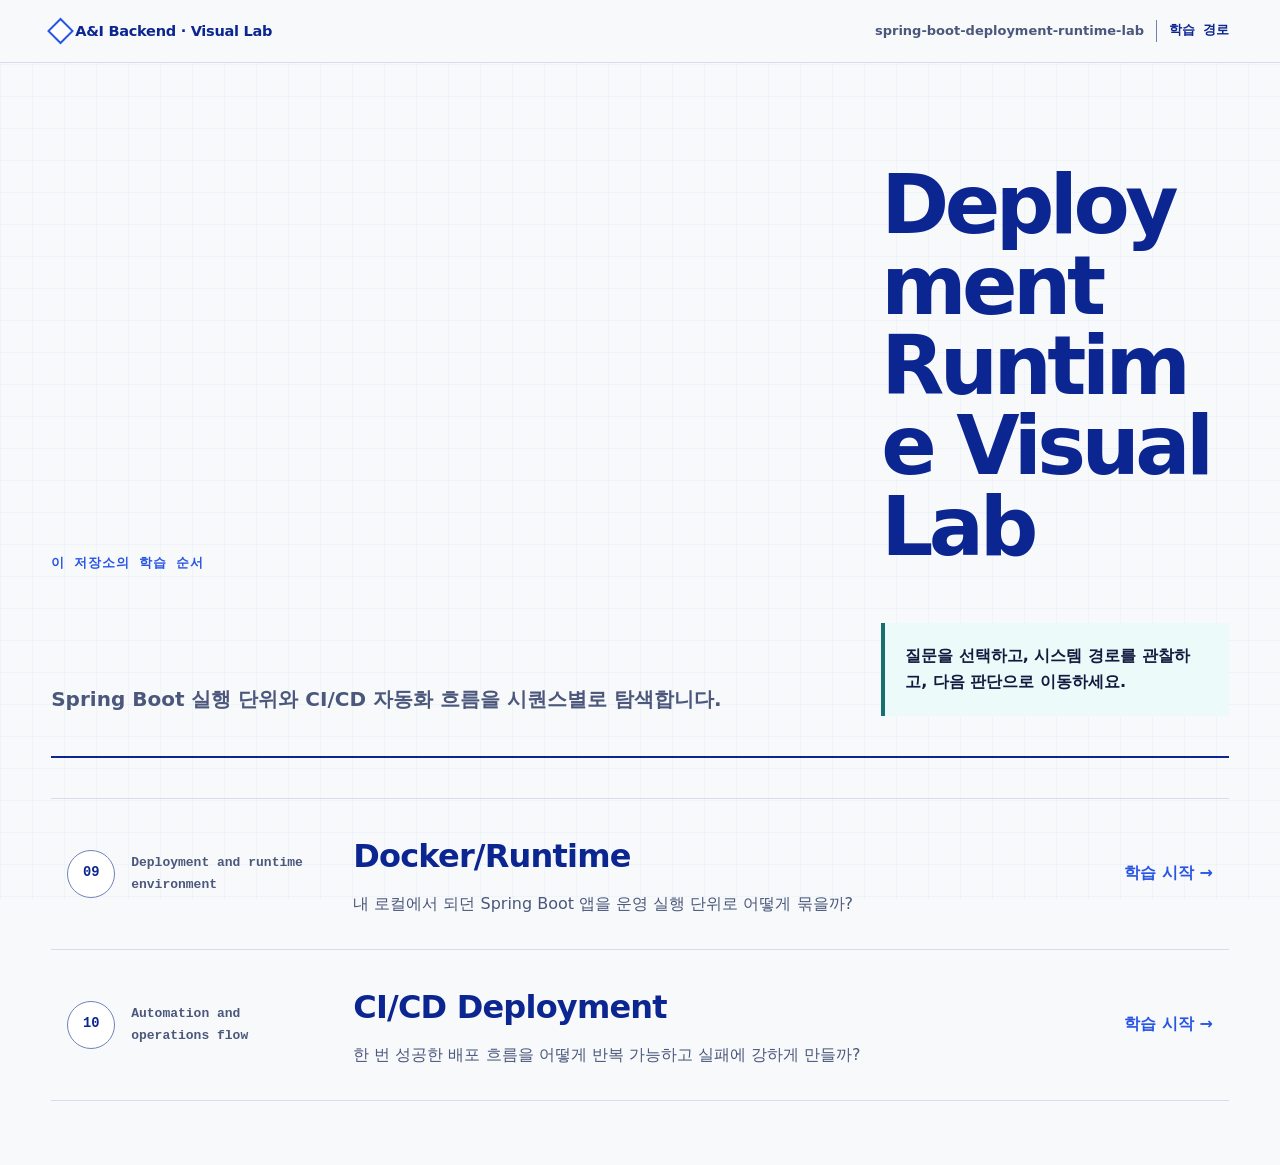
==== commit 6c547e59: "feat(visual-lab): 시스템 레이어 흐름 개선 시스템 위치와 실행 상태를 분리해 시퀀스 흐름의 레이어를 바로 읽을 수 있게 한다. 모바일 압축 lifeline과 주제 S" ====
--- a/docs/visual-lab/index.html
+++ b/docs/visual-lab/index.html
@@ -4,7 +4,7 @@
   <meta charset="utf-8" />
   <meta name="viewport" content="width=device-width, initial-scale=1" />
   <link rel="icon" href="./assets/visual-lab-mark.svg" type="image/svg+xml" />
-  <title>A&I Visual Lab</title>
+  <title>A&amp;I Visual Lab</title>
   <link rel="stylesheet" href="./styles.css" />
 </head>
 <body>
--- a/docs/visual-lab/styles.css
+++ b/docs/visual-lab/styles.css
@@ -22,6 +22,23 @@
   --color-incorrect: #2f62f4;
   --color-incorrect-bg: #eef4ff;
 
+  --layer-outside-surface: #f1f5f9;
+  --layer-outside-line: #5b677a;
+  --layer-interface-surface: #e6f4f7;
+  --layer-interface-line: #0e7490;
+  --layer-application-surface: #f2edff;
+  --layer-application-line: #6d43a8;
+  --layer-resource-surface: #eaf5ee;
+  --layer-resource-line: #2c7352;
+  --layer-integration-surface: #fff4d6;
+  --layer-integration-line: #926000;
+  --layer-runtime-surface: #eef2f7;
+  --layer-runtime-line: #52627a;
+  --state-current: #2955e4;
+  --state-passed: #176f72;
+  --state-failed: #b4233c;
+  --state-pending: #6f82b8;
+
   --surface-canvas: var(--color-bg-base);
   --surface-primary: var(--color-card-white);
   --surface-secondary: var(--color-summary-bg);
@@ -33,20 +50,20 @@
   --ink-primary: var(--color-body-navy);
   --ink-secondary: var(--color-subtext);
   --ink-quiet: var(--color-subtext);
-  --signal-active: var(--color-accent-blue);
-  --signal-muted: var(--color-summary-border);
-  --evidence: var(--color-accent-teal);
+  --signal-active: var(--state-current);
+  --signal-muted: var(--state-pending);
+  --evidence: var(--state-passed);
   --evidence-ink: var(--color-title-navy);
   --hypothesis: var(--color-subtext);
   --decision: var(--color-title-navy);
-  --danger: var(--color-incorrect);
-  --warning: var(--color-subtext);
-  --recovered: var(--color-correct);
-  --blocked: var(--color-subtext);
+  --danger: var(--state-failed);
+  --warning: var(--state-pending);
+  --recovered: var(--state-passed);
+  --blocked: var(--state-pending);
   --edge-request: var(--color-accent-blue);
   --edge-response: var(--color-accent-teal);
   --edge-persist: var(--color-title-navy);
-  --edge-failure: var(--color-incorrect);
+  --edge-failure: var(--state-failed);
   --border-strong: #6f82b8;
   --border-soft: var(--color-outline-soft);
   --focus-ring: var(--color-accent-blue);
@@ -134,7 +151,9 @@
 a:focus-visible,
 input:focus-visible,
 textarea:focus-visible,
-summary:focus-visible {
+summary:focus-visible,
+.sequence-mobile-current:focus-visible,
+.sequence-stage__viewport:focus-visible {
   outline: 3px solid var(--focus-ring);
   outline-offset: 3px;
 }
@@ -795,20 +814,16 @@
   align-items: center;
 }
 
-.diagram-legend__icon,
-.semantic-node__icon {
+.diagram-legend__icon {
   display: inline-grid;
   place-items: center;
   flex: 0 0 auto;
+  width: 36px;
+  height: 36px;
   border: 1px solid var(--border-strong);
   border-radius: var(--radius-small);
   background: var(--surface-secondary);
   color: var(--decision);
-}
-
-.diagram-legend__icon {
-  width: 36px;
-  height: 36px;
 }
 
 .system-icon {
@@ -837,275 +852,6 @@
   line-height: 1.45;
 }
 
-.diagram-lanes {
-  display: grid;
-  gap: var(--space-5);
-  padding: var(--space-6) var(--space-8) var(--space-8);
-}
-
-.diagram-lane {
-  overflow: hidden;
-  border: 1px solid var(--border-strong);
-  border-radius: var(--radius-medium);
-  background: var(--surface-primary);
-}
-
-.diagram-lane__header {
-  display: grid;
-  grid-template-columns: minmax(150px, 0.28fr) minmax(0, 1fr);
-  gap: var(--space-4);
-  align-items: baseline;
-  padding: var(--space-4) var(--space-5);
-  border-bottom: 1px solid var(--border-soft);
-  background: var(--surface-secondary);
-}
-
-.diagram-lane__header h4,
-.diagram-lane__header p {
-  margin: 0;
-}
-
-.diagram-lane__header h4 {
-  color: var(--decision);
-  font-size: 0.92rem;
-}
-
-.diagram-lane__header p {
-  color: var(--ink-secondary);
-  font-size: 0.82rem;
-}
-
-.semantic-flow {
-  display: grid;
-  gap: var(--space-3);
-  margin: 0;
-  padding: var(--space-4);
-  list-style: none;
-}
-
-.semantic-transition {
-  display: grid;
-  grid-template-columns: minmax(170px, 0.8fr) minmax(210px, 1fr) minmax(170px, 0.8fr);
-  gap: var(--space-3);
-  align-items: stretch;
-}
-
-.semantic-node,
-.semantic-edge {
-  min-height: 126px;
-  border-radius: var(--radius-small);
-}
-
-.semantic-node {
-  position: relative;
-  display: grid;
-  grid-template-rows: auto 1fr auto;
-  gap: var(--space-2);
-  padding: var(--space-3);
-  border: 1px solid var(--border-strong);
-  background: var(--surface-node);
-}
-
-.semantic-node::before {
-  position: absolute;
-  top: 7px;
-  right: 9px;
-  color: var(--ink-quiet);
-  content: "출발 책임";
-  font-family: var(--font-utility);
-  font-size: 0.8125rem;
-  font-weight: 800;
-}
-
-.semantic-node[data-position="to"]::before {
-  content: "도착 책임";
-}
-
-.semantic-node__heading {
-  display: flex;
-  gap: var(--space-3);
-  align-items: center;
-  padding-right: 62px;
-}
-
-.semantic-node__icon {
-  width: 38px;
-  height: 38px;
-}
-
-.semantic-node__identity {
-  display: grid;
-  gap: 1px;
-}
-
-.semantic-node__label {
-  color: var(--decision);
-  font-size: 0.86rem;
-  line-height: 1.35;
-}
-
-.semantic-node__kind {
-  color: var(--ink-secondary);
-  font-family: var(--font-utility);
-  font-size: 0.8125rem;
-  font-weight: 800;
-}
-
-.semantic-node__role {
-  color: var(--ink-secondary);
-  font-size: 0.8125rem;
-  line-height: 1.45;
-}
-
-.semantic-node__boundary {
-  padding-top: var(--space-2);
-  border-top: 1px dashed var(--border-soft);
-  color: var(--decision);
-  font-family: var(--font-utility);
-  font-size: 0.8125rem;
-  font-weight: 800;
-}
-
-.semantic-edge {
-  display: grid;
-  grid-template-rows: auto auto 16px auto;
-  gap: var(--space-2);
-  padding: var(--space-3) var(--space-4);
-  border: 1px solid var(--border-strong);
-  background: var(--surface-secondary);
-  color: var(--ink-primary);
-  cursor: pointer;
-  text-align: left;
-  transition:
-    border-color var(--motion-duration) var(--motion-easing),
-    background-color var(--motion-duration) var(--motion-easing);
-}
-
-.semantic-edge:hover {
-  border-color: var(--signal-active);
-}
-
-.semantic-edge__head {
-  display: flex;
-  flex-wrap: wrap;
-  gap: var(--space-2);
-  align-items: center;
-  justify-content: space-between;
-}
-
-.semantic-edge__verb {
-  color: var(--decision);
-  font-size: 0.88rem;
-}
-
-.semantic-edge__kind,
-.semantic-edge__state {
-  font-family: var(--font-utility);
-  font-size: 0.8125rem;
-  font-weight: 900;
-}
-
-.semantic-edge__kind {
-  padding: 3px 7px;
-  border: 1px solid currentColor;
-  border-radius: 999px;
-  color: var(--edge-request);
-}
-
-.semantic-edge__payload {
-  display: block;
-  color: var(--ink-primary);
-  font-family: var(--font-utility);
-  font-size: 0.8125rem;
-  font-weight: 700;
-  line-height: 1.45;
-  white-space: normal;
-  word-break: break-word;
-}
-
-.semantic-edge__direction {
-  position: relative;
-  display: block;
-  align-self: center;
-  height: 16px;
-  color: var(--edge-request);
-}
-
-.semantic-edge__direction::before {
-  position: absolute;
-  top: 7px;
-  right: 7px;
-  left: 0;
-  height: 2px;
-  transform-origin: left center;
-  background: currentColor;
-  content: "";
-}
-
-.semantic-edge__direction::after {
-  position: absolute;
-  top: 3px;
-  right: 0;
-  border-top: 5px solid transparent;
-  border-bottom: 5px solid transparent;
-  border-left: 8px solid currentColor;
-  content: "";
-}
-
-.semantic-edge__state {
-  color: var(--ink-secondary);
-}
-
-.semantic-transition[data-state="passed"] .semantic-edge {
-  border-color: var(--evidence);
-  background: var(--surface-evidence);
-}
-
-.semantic-transition[data-state="active"] .semantic-edge {
-  border: 2px solid var(--signal-active);
-  background: var(--color-panel-blue-tint);
-}
-
-.semantic-transition[data-state="active"] .semantic-edge__state {
-  color: var(--signal-active);
-}
-
-.semantic-transition[data-state="active"] .semantic-edge__direction::before {
-  animation: semantic-signal var(--motion-duration) var(--motion-easing) 1;
-}
-
-.semantic-transition[data-state="pending"] .semantic-node {
-  color: var(--ink-secondary);
-}
-
-.semantic-transition[data-state="available"] .semantic-edge {
-  border-style: dashed;
-  background: var(--surface-primary);
-}
-
-.semantic-transition[data-state="available"] .semantic-edge__state {
-  color: var(--decision);
-}
-
-.semantic-transition[data-kind="response"] .semantic-edge__kind,
-.semantic-transition[data-kind="event"] .semantic-edge__kind,
-.semantic-transition[data-kind="response"] .semantic-edge__direction,
-.semantic-transition[data-kind="event"] .semantic-edge__direction {
-  color: var(--edge-response);
-}
-
-.semantic-transition[data-kind="persist"] .semantic-edge__kind,
-.semantic-transition[data-kind="persist"] .semantic-edge__direction,
-.semantic-transition[data-kind="config"] .semantic-edge__kind,
-.semantic-transition[data-kind="config"] .semantic-edge__direction {
-  color: var(--edge-persist);
-}
-
-.semantic-transition[data-kind="failure"] .semantic-edge__kind,
-.semantic-transition[data-kind="failure"] .semantic-edge__direction {
-  color: var(--edge-failure);
-}
-
 .not-reached {
   margin: 0 var(--space-8) var(--space-8);
   padding: var(--space-4) var(--space-5);
@@ -1138,16 +884,6 @@
 
 .not-reached__item strong {
   color: var(--danger);
-}
-
-@keyframes semantic-signal {
-  from {
-    transform: scaleX(0.12);
-  }
-
-  to {
-    transform: scaleX(1);
-  }
 }
 
 .workbench--gate .signal-node__button,
@@ -1374,6 +1110,15 @@
   color: var(--ink-secondary);
 }
 
+.step-evidence__check {
+  margin-bottom: 0;
+  padding: var(--space-3);
+  border-left: 3px solid var(--evidence);
+  background: var(--surface-evidence);
+  color: var(--ink-primary);
+  font-weight: 700;
+}
+
 .evidence-fields {
   display: grid;
   margin-bottom: 0;
@@ -1442,11 +1187,33 @@
   font-size: 1rem;
 }
 
-.file-path {
+.code-evidence__intro {
+  margin: 0;
+  color: var(--ink-primary);
+  font-size: 0.95rem;
+  line-height: 1.55;
+}
+
+.code-location {
+  margin: 0 var(--space-5) var(--space-4);
+  color: var(--ink-secondary);
+  font-size: 0.8125rem;
+}
+
+.code-location summary {
+  min-height: 44px;
+  padding-block: 10px;
+  color: var(--decision);
+  cursor: pointer;
+  font-weight: 800;
+}
+
+.code-location code {
   display: block;
-  color: var(--ink-secondary);
+  padding: var(--space-2);
+  overflow-x: auto;
+  background: var(--surface-secondary);
   font-family: var(--font-utility);
-  font-size: 0.8125rem;
 }
 
 .code-block {
@@ -1462,16 +1229,26 @@
   tab-size: 2;
 }
 
-.code-explanation,
-.code-check,
+.code-state-change,
 .code-evidence > .text-link {
   margin: var(--space-4) var(--space-5);
 }
 
-.code-check {
+.code-state-change {
+  padding: var(--space-3);
+  border-left: 3px solid var(--evidence);
+  background: var(--surface-evidence);
+}
+
+.code-state-change strong {
   color: var(--evidence-ink);
   font-size: 0.88rem;
-  font-weight: 700;
+}
+
+.code-state-change p {
+  margin: var(--space-1) 0 0;
+  color: var(--ink-primary);
+  font-size: 0.9rem;
 }
 
 .text-link,
@@ -1648,7 +1425,7 @@
   margin: 10vh auto;
 }
 
-/* Guided System Story: condition -> prediction -> evidence -> decision */
+/* 학생의 판단 순서: 조건 -> 예상 -> 근거 -> 결정 */
 .topic-visual {
   display: grid;
   grid-template-columns: minmax(0, 1.35fr) minmax(220px, 0.65fr);
@@ -1754,8 +1531,7 @@
   background: var(--surface-primary);
 }
 
-.prediction-panel__step,
-.story-current__label {
+.prediction-panel__step {
   margin-bottom: var(--space-1);
   color: var(--signal-active);
   font-family: var(--font-utility);
@@ -1918,7 +1694,7 @@
   font-size: 1rem;
 }
 
-.story-lanes {
+.sequence-lanes {
   display: flex;
   flex-wrap: wrap;
   gap: var(--space-2);
@@ -1927,7 +1703,7 @@
   background: var(--surface-primary);
 }
 
-.story-lane-button {
+.sequence-lane-button {
   min-height: 44px;
   padding: 9px 13px;
   border: 1px solid var(--border-strong);
@@ -1938,17 +1714,17 @@
   font-weight: 800;
 }
 
-.story-lane-button[aria-pressed="true"] {
+.sequence-lane-button[aria-pressed="true"] {
   border: 2px solid var(--signal-active);
   background: var(--surface-secondary);
   color: var(--decision);
 }
 
-.story-board {
+.sequence-board {
   padding: var(--space-5);
 }
 
-.story-board__header {
+.sequence-board__header {
   display: grid;
   grid-template-columns: minmax(150px, 0.28fr) minmax(0, 1fr);
   gap: var(--space-4);
@@ -1956,227 +1732,546 @@
   margin-bottom: var(--space-4);
 }
 
-.story-board__header h4,
-.story-board__header p {
+.sequence-board__header h4,
+.sequence-board__header p {
   margin: 0;
 }
 
-.story-board__header h4 {
+.sequence-board__header h4 {
   color: var(--decision);
   font-size: 1.05rem;
 }
 
-.story-board__header p {
+.sequence-board__header p {
   color: var(--ink-primary);
   font-size: 1rem;
 }
 
-.story-topology {
-  display: flex;
-  flex-wrap: wrap;
-  gap: var(--space-2);
-  margin: 0 0 var(--space-4);
-  padding: var(--space-4);
-  border: 1px solid var(--border-soft);
-  border-radius: var(--radius-small);
-  background: var(--surface-secondary);
+.sequence-mobile-current,
+.sequence-step-jump {
+  display: none;
+}
+
+.sequence-stage__viewport {
+  margin-bottom: var(--space-4);
+  padding: var(--space-1);
+  overflow-x: auto;
+  border-block: 1px solid var(--border-soft);
+  background: var(--surface-primary);
+  overscroll-behavior-inline: contain;
+  scrollbar-gutter: stable;
+}
+
+.sequence-stage {
+  min-width: var(--sequence-stage-width);
+}
+
+.sequence-layer-rail,
+.sequence-participants,
+.sequence-lifelines,
+.sequence-message {
+  display: grid;
+  grid-template-columns: repeat(var(--participant-count), minmax(0, 1fr));
+}
+
+.sequence-layer-rail {
+  position: relative;
+  z-index: 3;
+  margin: 0;
+  padding: var(--space-2) 0 0;
+  background: var(--surface-primary);
   list-style: none;
 }
 
-.story-topology .semantic-node {
+.sequence-layer-rail__item {
+  min-height: 30px;
+  padding: 5px var(--space-2) var(--space-1);
+  border-top: 4px solid var(--layer-line);
+  background: var(--layer-surface);
+  color: var(--ink-primary);
+  font-family: var(--font-utility);
+  font-size: 0.75rem;
+  font-weight: 900;
+  letter-spacing: 0.02em;
+  text-align: center;
+}
+
+.sequence-layer-rail__item[data-layer="outside"],
+.sequence-participant[data-layer="outside"],
+.sequence-lifeline[data-layer="outside"],
+.sequence-mobile-current__actor[data-layer="outside"] {
+  --layer-surface: var(--layer-outside-surface);
+  --layer-line: var(--layer-outside-line);
+}
+
+.sequence-layer-rail__item[data-layer="interface"],
+.sequence-participant[data-layer="interface"],
+.sequence-lifeline[data-layer="interface"],
+.sequence-mobile-current__actor[data-layer="interface"] {
+  --layer-surface: var(--layer-interface-surface);
+  --layer-line: var(--layer-interface-line);
+}
+
+.sequence-layer-rail__item[data-layer="application"],
+.sequence-participant[data-layer="application"],
+.sequence-lifeline[data-layer="application"],
+.sequence-mobile-current__actor[data-layer="application"] {
+  --layer-surface: var(--layer-application-surface);
+  --layer-line: var(--layer-application-line);
+}
+
+.sequence-layer-rail__item[data-layer="resource"],
+.sequence-participant[data-layer="resource"],
+.sequence-lifeline[data-layer="resource"],
+.sequence-mobile-current__actor[data-layer="resource"] {
+  --layer-surface: var(--layer-resource-surface);
+  --layer-line: var(--layer-resource-line);
+}
+
+.sequence-layer-rail__item[data-layer="integration"],
+.sequence-participant[data-layer="integration"],
+.sequence-lifeline[data-layer="integration"],
+.sequence-mobile-current__actor[data-layer="integration"] {
+  --layer-surface: var(--layer-integration-surface);
+  --layer-line: var(--layer-integration-line);
+}
+
+.sequence-layer-rail__item[data-layer="runtime"],
+.sequence-participant[data-layer="runtime"],
+.sequence-lifeline[data-layer="runtime"],
+.sequence-mobile-current__actor[data-layer="runtime"] {
+  --layer-surface: var(--layer-runtime-surface);
+  --layer-line: var(--layer-runtime-line);
+}
+
+.sequence-participants {
   position: relative;
-  display: grid;
-  grid-template-columns: 48px minmax(110px, 1fr);
-  grid-template-rows: auto auto;
-  align-items: center;
-  flex: 1 1 175px;
-  min-height: 68px;
-  gap: var(--space-2);
-  padding: var(--space-2);
-  border: 1px solid var(--border-strong);
-  border-radius: var(--radius-small);
-  background: var(--surface-node);
-}
-
-.story-topology .semantic-node::before {
-  content: none;
-}
-
-.story-topology .semantic-node[data-current="true"] {
-  border: 2px solid var(--signal-active);
-}
-
-.semantic-node__icon {
-  width: 48px;
-  height: 48px;
-}
-
-.system-icon {
-  display: block;
+  z-index: 2;
+  margin: 0;
+  padding: var(--space-4) 0 var(--space-3);
+  background: var(--surface-primary);
+  list-style: none;
+}
+
+.sequence-participant {
+  position: relative;
+  display: grid;
+  justify-items: center;
+  align-content: start;
+  gap: var(--space-1);
+  min-width: 0;
+  padding: 0 var(--space-2) var(--space-3);
+  border-bottom: 3px solid transparent;
+  background: var(--layer-surface);
+  text-align: center;
+}
+
+.sequence-participant[data-current="true"] {
+  border-bottom-color: var(--state-current);
+  box-shadow: inset 0 3px var(--state-current);
+}
+
+.sequence-participant__icon {
+  display: inline-grid;
+  place-items: center;
   width: 40px;
   height: 40px;
-}
-
-.system-icon--fallback {
-  color: var(--decision);
-  font-size: 0.8125rem;
-}
-
-.story-topology .semantic-node__heading,
-.story-topology .semantic-node__role {
-  display: none;
-}
-
-.story-topology .semantic-node__identity {
-  display: grid;
-}
-
-.story-topology .semantic-node__label {
-  font-size: 0.875rem;
-}
-
-.story-topology .semantic-node__kind,
-.story-topology .semantic-node__boundary {
+  border: 2px solid var(--layer-line);
+  border-radius: var(--radius-small);
+  background: var(--layer-surface);
+}
+
+.sequence-participant__icon .system-icon {
+  display: block;
+  width: 30px;
+  height: 30px;
+}
+
+.sequence-participant__identity {
+  display: grid;
+  gap: 1px;
+}
+
+.sequence-participant__label {
+  color: var(--decision);
+  font-size: 0.82rem;
+  line-height: 1.3;
+}
+
+.sequence-participant__layer {
+  color: var(--layer-line);
+  font-family: var(--font-utility);
+  font-size: 0.6875rem;
+  font-weight: 900;
+  letter-spacing: 0.02em;
+  line-height: 1.35;
+}
+
+.sequence-participant__boundary {
   color: var(--ink-secondary);
   font-family: var(--font-utility);
   font-size: 0.8125rem;
-}
-
-.story-topology .semantic-node__boundary {
-  grid-column: 1 / -1;
-  padding-top: var(--space-1);
-  border-top: 1px dashed var(--border-strong);
-}
-
-.story-transitions {
-  display: grid;
-  grid-template-columns: repeat(auto-fit, minmax(155px, 1fr));
-  gap: var(--space-2);
-  margin: 0 0 var(--space-4);
+  font-weight: 800;
+}
+
+.sequence-participant__role {
+  color: var(--ink-secondary);
+  font-size: 0.8125rem;
+  line-height: 1.35;
+}
+
+.sequence-messages-wrap {
+  position: relative;
+  min-height: 160px;
+  padding-block: var(--space-3);
+}
+
+.sequence-lifelines {
+  position: absolute;
+  inset: 0;
+  z-index: 0;
+  pointer-events: none;
+}
+
+.sequence-lifeline {
+  justify-self: center;
+  width: 0;
+  height: 100%;
+  border-left: 2px dashed var(--layer-line);
+}
+
+.sequence-messages {
+  position: relative;
+  z-index: 1;
+  display: grid;
+  gap: var(--space-1);
+  margin: 0;
   padding: 0;
   list-style: none;
 }
 
-.story-transition__button {
+.sequence-message {
+  min-height: 96px;
+}
+
+.sequence-message__button {
   position: relative;
   display: grid;
+  grid-template-rows: auto 48px auto;
   align-content: start;
-  width: 100%;
-  min-height: 132px;
-  gap: var(--space-2);
-  padding: var(--space-3);
-  overflow: hidden;
+  grid-column: var(--message-start) / var(--message-end);
+  min-height: 96px;
+  padding: 0;
+  border: 0;
+  border-radius: var(--radius-small);
+  background: transparent;
+  color: var(--edge-request);
+  cursor: pointer;
+}
+
+.sequence-message__button:hover .sequence-message__copy {
+  border-color: var(--signal-active);
+}
+
+.sequence-message__copy {
+  position: relative;
+  z-index: 2;
+  display: flex;
+  flex-wrap: wrap;
+  justify-content: center;
+  gap: var(--space-1) var(--space-2);
+  width: min(78%, 440px);
+  padding: 4px 8px;
+  justify-self: center;
   border: 1px solid var(--border-strong);
   border-radius: var(--radius-small);
   background: var(--surface-primary);
   color: var(--ink-primary);
-  cursor: pointer;
-  text-align: left;
-}
-
-.story-transition__button:hover {
-  border-color: var(--signal-active);
-}
-
-.story-transition__number,
-.story-transition__verb,
-.story-transition__payload {
+  line-height: 1.35;
+}
+
+.sequence-message__ordinal,
+.sequence-message__verb,
+.sequence-message__payload,
+.sequence-message__state {
   font-family: var(--font-utility);
   font-size: 0.8125rem;
 }
 
-.story-transition__number {
+.sequence-message__ordinal {
   color: var(--signal-active);
   font-weight: 900;
 }
 
-.story-transition__route {
-  color: var(--decision);
-  font-size: 0.875rem;
-  line-height: 1.4;
-}
-
-.story-transition__verb {
+.sequence-message__verb {
+  color: var(--decision);
+}
+
+.sequence-message__payload {
+  color: var(--ink-primary);
+  white-space: normal;
+  word-break: break-word;
+}
+
+.sequence-message__line {
+  position: relative;
+  align-self: center;
+  height: 0;
+  margin-right: calc(50% / var(--message-span));
+  margin-left: calc(50% / var(--message-span));
+  transform-origin: left center;
+  border-top: 2px solid currentColor;
+}
+
+.sequence-message__line::after {
+  position: absolute;
+  top: -6px;
+  right: -1px;
+  border-top: 5px solid transparent;
+  border-bottom: 5px solid transparent;
+  border-left: 8px solid currentColor;
+  content: "";
+}
+
+.sequence-message[data-direction="reverse"] .sequence-message__line {
+  transform-origin: right center;
+}
+
+.sequence-message[data-direction="reverse"] .sequence-message__line::after {
+  right: auto;
+  left: -1px;
+  border-right: 8px solid currentColor;
+  border-left: 0;
+}
+
+.sequence-message[data-direction="self"] {
+  min-height: 116px;
+}
+
+.sequence-message[data-direction="self"] .sequence-message__button {
+  grid-template-rows: auto 58px auto;
+  min-height: 116px;
+}
+
+.sequence-message[data-direction="self"] .sequence-message__line {
+  align-self: start;
+  height: 38px;
+  margin-right: 10%;
+  margin-left: 50%;
+  border-right: 2px solid currentColor;
+  border-bottom: 2px solid currentColor;
+}
+
+.sequence-message[data-direction="self"] .sequence-message__line::after {
+  top: auto;
+  right: auto;
+  bottom: -5px;
+  left: -1px;
+  border-right: 8px solid currentColor;
+  border-left: 0;
+}
+
+.sequence-message__state {
+  position: relative;
+  align-self: end;
   color: var(--ink-secondary);
   font-weight: 800;
-}
-
-.story-transition__payload {
-  color: var(--ink-primary);
-  line-height: 1.45;
-  white-space: normal;
-  word-break: break-word;
-}
-
-.story-transition[data-state="passed"] .story-transition__button {
-  border-color: var(--recovered);
+  text-align: center;
+}
+
+.sequence-message[data-kind="response"] .sequence-message__button,
+.sequence-message[data-kind="event"] .sequence-message__button {
+  color: var(--edge-response);
+}
+
+.sequence-message[data-kind="persist"] .sequence-message__button,
+.sequence-message[data-kind="config"] .sequence-message__button {
+  color: var(--edge-persist);
+}
+
+.sequence-message[data-kind="event"] .sequence-message__line {
+  border-top-style: dotted;
+  border-top-width: 3px;
+}
+
+.sequence-message[data-kind="failure"] .sequence-message__button {
+  color: var(--edge-failure);
+}
+
+.sequence-message[data-kind="failure"] .sequence-message__line::after {
+  top: -18px;
+  right: -8px;
+  width: 18px;
+  height: 18px;
+  border: 0;
+  content: "×";
+  font-family: var(--font-utility);
+  font-size: 1.35rem;
+  font-weight: 900;
+  line-height: 18px;
+}
+
+.sequence-message[data-direction="reverse"][data-kind="failure"] .sequence-message__line::after {
+  right: auto;
+  left: -8px;
+}
+
+.sequence-message[data-state="passed"] .sequence-message__line {
+  color: var(--evidence);
+}
+
+.sequence-message[data-state="passed"] .sequence-message__copy {
+  border-color: var(--evidence);
   background: var(--surface-evidence);
 }
 
-.story-transition[data-state="active"] .story-transition__button {
+.sequence-message[data-state="active"] .sequence-message__copy {
   border: 2px solid var(--signal-active);
   background: var(--surface-secondary);
 }
 
-.story-transition[data-state="active"] .story-transition__button::before {
-  position: absolute;
-  inset: 0 0 auto;
-  height: 4px;
-  transform-origin: left;
-  animation: story-signal var(--motion-duration) var(--motion-easing) 1;
-  background: var(--signal-active);
-  content: "";
-}
-
-.story-transition[data-state="pending"] .story-transition__button {
+.sequence-message[data-state="active"] .sequence-message__line {
+  animation: sequence-message-signal var(--motion-duration) var(--motion-easing) 1;
+  color: var(--signal-active);
+  border-top-width: 3px;
+}
+
+.sequence-message[data-state="pending"] .sequence-message__line {
+  border-top-style: dashed;
+  color: var(--signal-muted);
+}
+
+.sequence-message[data-state="pending"] .sequence-message__copy {
   border-style: dashed;
 }
 
-@keyframes story-signal {
+@keyframes sequence-message-signal {
   from { transform: scaleX(0.08); }
   to { transform: scaleX(1); }
 }
 
-.story-current {
-  display: grid;
-  grid-template-columns: repeat(2, minmax(0, 1fr));
-  border: 2px solid var(--decision);
+.sequence-current-detail {
+  padding: var(--space-5);
+  border: 1px solid var(--border-strong);
+  border-left: 4px solid var(--signal-active);
   border-radius: var(--radius-medium);
   background: var(--surface-primary);
 }
 
-.story-current__transition,
-.story-current__reason {
-  padding: var(--space-5);
-}
-
-.story-current__reason {
-  border-left: 1px solid var(--border-strong);
+.sequence-current-detail[data-kind="failure"] {
+  border-left-color: var(--edge-failure);
+}
+
+.sequence-current-detail__header {
+  display: grid;
+  grid-template-columns: minmax(180px, 0.5fr) minmax(0, 1fr);
+  gap: var(--space-1) var(--space-4);
+  align-items: baseline;
+}
+
+.sequence-current-detail__step {
+  grid-column: 1 / -1;
+  margin-bottom: 0;
+  color: var(--signal-active);
+  font-family: var(--font-utility);
+  font-size: 0.8125rem;
+  font-weight: 900;
+}
+
+.sequence-current-detail h5 {
+  margin: 0;
+  color: var(--decision);
+  font-size: 1.15rem;
+}
+
+.sequence-current-detail__payload {
+  color: var(--ink-primary);
+  font-family: var(--font-utility);
+  font-size: 0.875rem;
+}
+
+.sequence-effect__subject {
+  margin: var(--space-4) 0 var(--space-2);
+  color: var(--decision);
+  font-weight: 800;
+}
+
+.sequence-effect {
+  display: grid;
+  grid-template-columns: minmax(0, 1fr) auto minmax(0, 1fr);
+  gap: var(--space-3);
+  align-items: stretch;
+  margin: 0;
+}
+
+.sequence-effect__state {
+  padding: var(--space-3);
+  border: 1px solid var(--border-soft);
+  border-radius: var(--radius-small);
+  background: var(--surface-secondary);
+}
+
+.sequence-effect__state--after {
+  border-color: var(--evidence);
   background: var(--surface-evidence);
 }
 
-.story-current h5 {
-  margin: 0 0 var(--space-2);
-  color: var(--decision);
-  font-size: 1.2rem;
-}
-
-.story-current__action,
-.story-current__reason p,
-.story-current__reason strong {
-  font-size: 1rem;
-  line-height: 1.55;
-}
-
-.story-current__action,
-.story-current__reason p {
-  margin-bottom: 0;
-}
-
-.story-current__reason strong {
-  display: block;
-  margin-bottom: var(--space-2);
-  color: var(--decision);
+.sequence-effect__state dt {
+  color: var(--ink-secondary);
+  font-family: var(--font-utility);
+  font-size: 0.8125rem;
+  font-weight: 900;
+}
+
+.sequence-effect__state dd {
+  margin: var(--space-1) 0 0;
+  color: var(--ink-primary);
+  font-weight: 700;
+}
+
+.sequence-effect__arrow {
+  align-self: center;
+  color: var(--signal-active);
+  font-family: var(--font-utility);
+  font-weight: 900;
+}
+
+.sequence-current-evidence {
+  display: grid;
+  grid-template-columns: auto minmax(0, 1fr);
+  gap: var(--space-1) var(--space-3);
+  margin-top: var(--space-4);
+  padding: var(--space-3);
+  border-left: 3px solid var(--evidence);
+  background: var(--surface-evidence);
+}
+
+.sequence-current-evidence__scope {
+  grid-row: 1 / span 2;
+  color: var(--evidence-ink);
+  font-family: var(--font-utility);
+  font-size: 0.8125rem;
+  font-weight: 900;
+}
+
+.sequence-current-evidence strong,
+.sequence-current-evidence p {
+  margin: 0;
+}
+
+.sequence-current-evidence p {
+  color: var(--ink-secondary);
+  font-size: 0.875rem;
+}
+
+.sequence-theory-link {
+  display: inline-flex;
+  align-items: center;
+  min-height: 44px;
+  margin-top: var(--space-3);
+  color: var(--signal-active);
+  font-weight: 800;
+  text-underline-offset: 3px;
 }
 
 .semantic-diagram .trace-controls {
@@ -2185,7 +2280,7 @@
   padding: var(--space-4) 0 0;
 }
 
-.story-limit-note {
+.sequence-limit-note {
   margin: 0;
   padding: var(--space-4) var(--space-5);
   border-top: 1px solid var(--border-soft);
@@ -2232,6 +2327,56 @@
   margin: var(--space-2) 0 0;
   color: var(--ink-primary);
   font-size: 1rem;
+}
+
+.scenario-reflection {
+  padding: var(--space-6) var(--space-8);
+  border-top: 1px solid var(--border-soft);
+  background: var(--surface-primary);
+}
+
+.scenario-reflection h4 {
+  margin: 0 0 var(--space-1);
+  color: var(--decision);
+  font-size: 1.05rem;
+}
+
+.scenario-reflection > p {
+  margin-bottom: var(--space-3);
+  color: var(--ink-secondary);
+}
+
+.scenario-reflection .scenario-reflection__hint {
+  padding: var(--space-3);
+  border-left: 3px solid var(--evidence);
+  background: var(--surface-evidence);
+  color: var(--ink-primary);
+  font-size: 0.9rem;
+}
+
+.scenario-reflection__label {
+  display: block;
+  margin-bottom: var(--space-2);
+  color: var(--ink-primary);
+  font-weight: 800;
+}
+
+.scenario-reflection__input {
+  display: block;
+  width: 100%;
+  min-height: 104px;
+  padding: var(--space-3);
+  resize: vertical;
+  border: 1px solid var(--border-strong);
+  border-radius: var(--radius-small);
+  background: var(--surface-primary);
+  color: var(--ink-primary);
+  line-height: 1.6;
+}
+
+.scenario-reflection__note {
+  margin: var(--space-2) 0 0;
+  font-size: 0.8125rem;
 }
 
 .evidence-locked {
@@ -2271,13 +2416,9 @@
   .code-evidence-grid {
     grid-template-columns: 1fr;
   }
-
-  .semantic-transition {
-    grid-template-columns: minmax(150px, 0.75fr) minmax(190px, 1fr) minmax(150px, 0.75fr);
-  }
-}
-
-@media (max-width: 720px) {
+}
+
+@media (max-width: 900px) {
   :root {
     --page-gutter: 14px;
   }
@@ -2373,64 +2514,19 @@
   .signal-trace-wrap,
   .diagram-reading,
   .diagram-legend,
-  .diagram-lanes,
   .state-snapshot,
   .outcome-panel__item,
   .trace-controls {
     padding-inline: var(--space-4);
   }
 
-  .diagram-reading,
-  .diagram-lane__header {
+  .diagram-reading {
     grid-template-columns: 1fr;
     gap: var(--space-2);
   }
 
   .diagram-legend {
     grid-template-columns: 1fr;
-  }
-
-  .semantic-transition {
-    grid-template-columns: 1fr;
-  }
-
-  .semantic-node,
-  .semantic-edge {
-    min-height: 0;
-  }
-
-  .semantic-edge {
-    grid-template-rows: auto auto 34px auto;
-  }
-
-  .semantic-edge__direction {
-    width: 20px;
-    height: 34px;
-    margin-inline: auto;
-  }
-
-  .semantic-edge__direction::before {
-    top: 0;
-    right: auto;
-    bottom: 7px;
-    left: 9px;
-    width: 2px;
-    height: auto;
-    transform-origin: center top;
-  }
-
-  .semantic-edge__direction::after {
-    top: auto;
-    right: 4px;
-    bottom: 0;
-    border-top: 8px solid currentColor;
-    border-right: 5px solid transparent;
-    border-bottom: 0;
-    border-left: 5px solid transparent;
-  }
-
-  .semantic-transition[data-state="active"] .semantic-edge__direction::before {
-    animation-name: semantic-signal-vertical;
   }
 
   .not-reached {
@@ -2518,7 +2614,7 @@
   }
 }
 
-@media (max-width: 720px) {
+@media (max-width: 900px) {
   .sequence-hero {
     gap: var(--space-2);
     padding: var(--space-3) 0 var(--space-4);
@@ -2718,36 +2814,181 @@
   }
 
   .diagram-reading,
-  .story-board__header,
-  .story-current,
+  .sequence-board__header,
+  .sequence-current-detail__header,
+  .sequence-effect,
   .topic-comparison__grid {
     grid-template-columns: 1fr;
   }
 
-  .story-board {
+  .sequence-lanes {
+    flex-wrap: nowrap;
+    padding: var(--space-2) var(--space-3);
+    overflow-x: auto;
+    overscroll-behavior-inline: contain;
+  }
+
+  .sequence-lane-button {
+    flex: 0 0 auto;
+    max-width: 230px;
+    text-align: left;
+  }
+
+  .sequence-board {
     padding: var(--space-3);
   }
 
-  .story-topology {
-    padding: var(--space-3);
-  }
-
-  .story-transitions {
+  .sequence-board__header {
+    gap: var(--space-1);
+    margin-bottom: var(--space-3);
+  }
+
+  .sequence-stage__viewport {
+    display: none;
+  }
+
+  .sequence-mobile-current {
+    display: block;
+    padding: var(--space-4);
+    border: 2px solid var(--signal-active);
+    border-radius: var(--radius-medium);
+    background: var(--surface-primary);
+  }
+
+  .sequence-mobile-current[data-kind="failure"] {
+    border-color: var(--edge-failure);
+  }
+
+  .sequence-mobile-current__step {
+    margin-bottom: var(--space-2);
+    color: var(--signal-active);
+    font-family: var(--font-utility);
+    font-size: 0.8125rem;
+    font-weight: 900;
+  }
+
+  .sequence-mobile-current__route {
+    display: grid;
+    justify-items: center;
+    gap: 0;
+  }
+
+  .sequence-mobile-current__actor {
+    display: grid;
+    gap: 2px;
+    width: 100%;
+    padding: var(--space-2);
+    border: 2px solid var(--layer-line);
+    border-radius: var(--radius-small);
+    background: var(--layer-surface);
+    color: var(--decision);
+    text-align: center;
+  }
+
+  .sequence-mobile-current__actor strong {
+    overflow-wrap: anywhere;
+    word-break: break-word;
+  }
+
+  .sequence-mobile-current__layer {
+    color: var(--layer-line);
+    font-family: var(--font-utility);
+    font-size: 0.75rem;
+    font-weight: 900;
+    letter-spacing: 0.02em;
+  }
+
+  .sequence-mobile-current__boundary {
+    color: var(--ink-secondary);
+    font-family: var(--font-utility);
+    font-size: 0.75rem;
+    font-weight: 800;
+  }
+
+  .sequence-mobile-current__line {
+    display: grid;
+    place-items: center;
+    min-height: 52px;
+    color: var(--signal-active);
+    font-family: var(--font-utility);
+    font-size: 0.8125rem;
+    font-weight: 900;
+  }
+
+  .sequence-mobile-current__sentence {
+    margin: var(--space-3) 0 var(--space-1);
+    color: var(--ink-primary);
+    font-weight: 800;
+  }
+
+  .sequence-mobile-current__change {
+    margin: 0;
+    padding-top: var(--space-2);
+    border-top: 1px solid var(--border-soft);
+    color: var(--evidence-ink);
+    font-size: 0.9rem;
+  }
+
+  .sequence-current-detail {
+    margin-top: var(--space-3);
+    padding: var(--space-4);
+  }
+
+  .sequence-current-detail__header {
+    align-items: start;
+  }
+
+  .sequence-effect__arrow {
+    justify-self: center;
+    transform: rotate(90deg);
+  }
+
+  .sequence-current-evidence {
     grid-template-columns: 1fr;
   }
 
-  .story-transition__button {
-    min-height: 0;
-  }
-
-  .story-current__transition,
-  .story-current__reason {
-    padding: var(--space-4);
-  }
-
-  .story-current__reason {
-    border-top: 1px solid var(--border-strong);
-    border-left: 0;
+  .sequence-current-evidence__scope {
+    grid-row: auto;
+  }
+
+  .sequence-step-jump {
+    display: block;
+    margin-top: var(--space-4);
+    padding-top: var(--space-4);
+    border-top: 1px solid var(--border-soft);
+  }
+
+  .sequence-step-jump__title {
+    margin-bottom: var(--space-2);
+    color: var(--ink-secondary);
+    font-size: 0.875rem;
+    font-weight: 800;
+  }
+
+  .sequence-step-jump__list {
+    display: grid;
+    gap: var(--space-2);
+    margin: 0;
+    padding: 0;
+    list-style: none;
+  }
+
+  .sequence-step-jump__button {
+    width: 100%;
+    min-height: 44px;
+    padding: 9px 11px;
+    border: 1px solid var(--border-strong);
+    border-radius: var(--radius-small);
+    background: var(--surface-primary);
+    color: var(--ink-primary);
+    cursor: pointer;
+    text-align: left;
+  }
+
+  .sequence-step-jump__button[aria-current="step"] {
+    border: 2px solid var(--signal-active);
+    background: var(--surface-secondary);
+    color: var(--decision);
   }
 
   .semantic-diagram .trace-controls {
@@ -2761,6 +3002,10 @@
   }
 
   .topic-comparison {
+    padding: var(--space-4) var(--space-3);
+  }
+
+  .scenario-reflection {
     padding: var(--space-4) var(--space-3);
   }
 
@@ -2795,36 +3040,32 @@
   }
 }
 
-@keyframes semantic-signal-vertical {
-  from {
-    transform: scaleY(0.12);
-  }
-
-  to {
-    transform: scaleY(1);
-  }
-}
-
 @media (forced-colors: active) {
   .workbench::before,
-  .signal-node:not(:last-child)::after,
-  .semantic-edge__direction::before {
+  .signal-node:not(:last-child)::after {
     background: CanvasText;
   }
 
-  .semantic-edge__direction::after {
-    border-left-color: CanvasText;
+  .sequence-lifeline {
+    border-color: CanvasText;
+  }
+
+  .sequence-layer-rail__item,
+  .sequence-participant,
+  .sequence-mobile-current__actor {
+    border-color: CanvasText;
+    background: Canvas;
+    color: CanvasText;
+  }
+
+  .sequence-message__line {
+    color: CanvasText;
   }
 
   .scenario-button.is-active,
+  .sequence-participant[data-current="true"],
+  .sequence-message[data-state="active"] .sequence-message__copy,
   .next-action {
     border: 2px solid ButtonText;
   }
 }
-
-@media (max-width: 720px) and (forced-colors: active) {
-  .semantic-edge__direction::after {
-    border-top-color: CanvasText;
-    border-left-color: transparent;
-  }
-}
